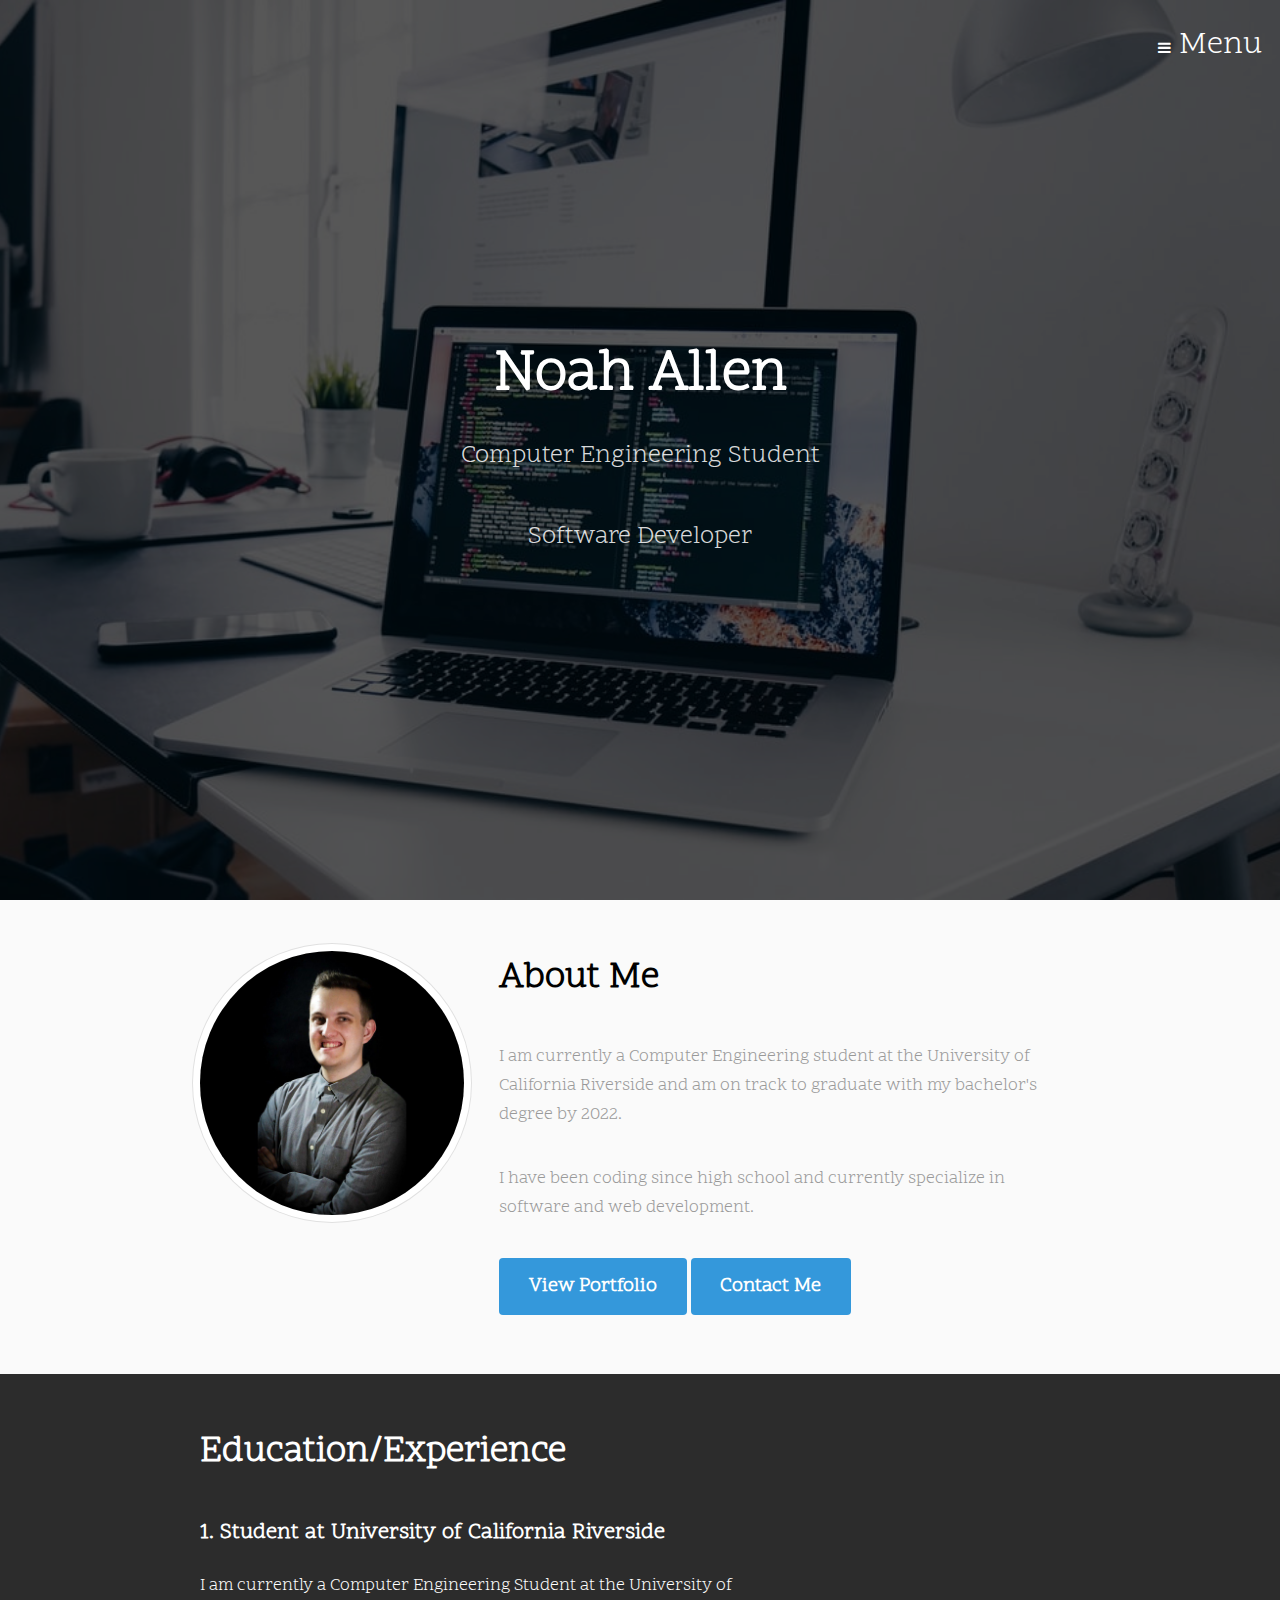
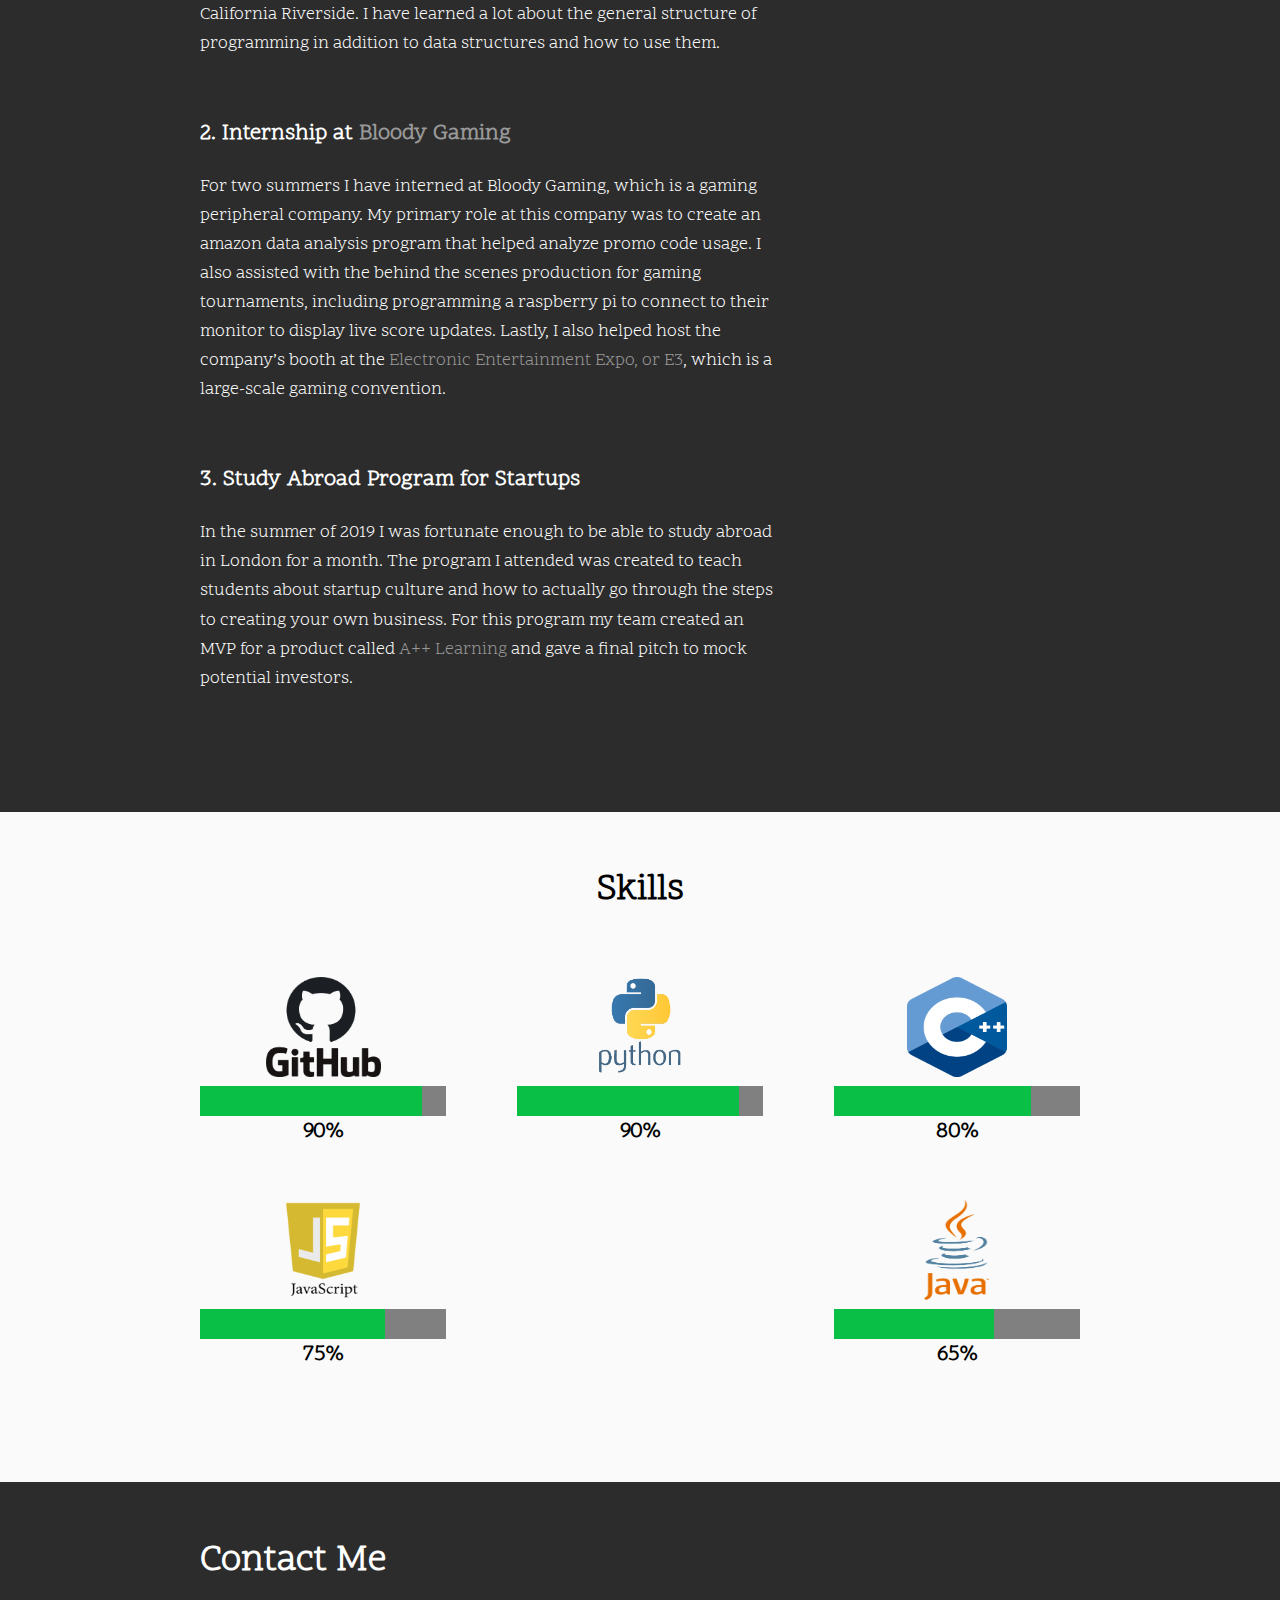
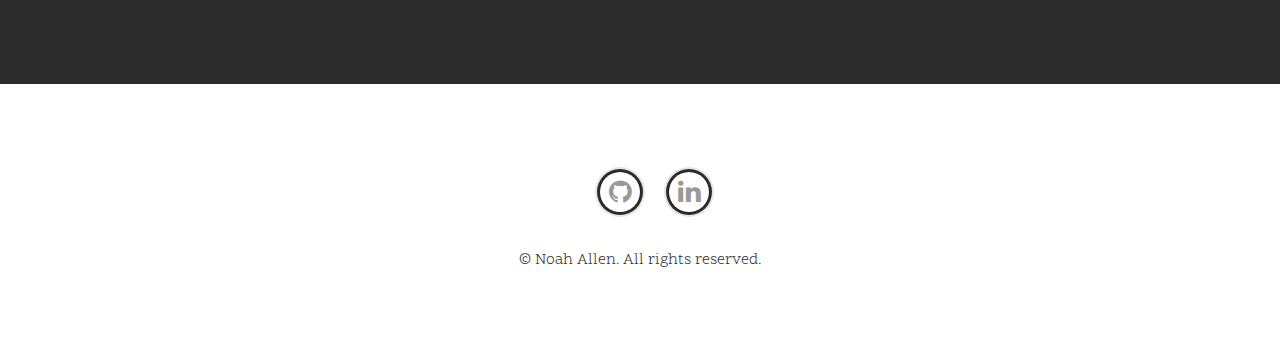
==== public/index.html @ 121027d9 "Added a placeholder for next project to be uploaded" ====
<!DOCTYPE HTML>
<!--
	Urban by TEMPLATED
	templated.co @templatedco
	Released for free under the Creative Commons Attribution 3.0 license (templated.co/license)
-->
<html>
	<head>
		<title>Noah Allen's Website</title>
		<meta charset="utf-8" />
        <meta name="viewport" content="width=device-width, initial-scale=1" />
        <link rel="shortcut icon" href="images/icon.png">
        <link rel="stylesheet" href="assets/css/main.css"/>
        
        <!---------------------- Firebase Scripts ---------------------->
        <!-- The core Firebase JS SDK is always required and must be listed first -->
        <script src="/__/firebase/6.6.0/firebase-app.js"></script>

        <!-- TODO: Add SDKs for Firebase products that you want to use
            https://firebase.google.com/docs/web/setup#reserved-urls -->
        <script defer src="/__/firebase/6.6.0/firebase-database.js"></script>

        <!-- Initialize Firebase -->
        <script src="/__/firebase/init.js"></script>
    </head>
    

    
	<body>

		<!-- Header -->
			<header id="header" class="alt">
				<!-- <div class="logo"><a href="index.html">Urban <span>by TEMPLATED</span></a></div> -->
				<a href="#menu"><font size="6.5px">Menu</font></a>
			</header>

		<!-- Nav -->
			<nav id="menu">
				<ul class="links">
					<li><a href="index.html">Home</a></li>
					<li><a href="portfolio.html">Portfolio</a></li>
				</ul>
			</nav>

		<!-- Banner -->
			<section id="banner">
				<div class="inner">
					<header>
						<h1>Noah Allen</h1>
                        <p>Computer Engineering Student</p>
                        <p>Software Developer</p>
					</header>
                    <!-- <a href="#main" class="button big scrolly">Learn More</a>
                    <a href="portfolio.html" class="button big scrolly">Portfolio</a> -->
				</div>
			</section>

		<!-- Main -->
			<div id="main">

				<!-- About Me Section -->
					<section class="wrapper style1">
						<div class="inner">
							<!-- 2 Columns -->
								<div class="flex flex-2">
									<div class="col col1">
										<div class="image round fit">
										<img src="images/pic01.jpg" alt="" />
										</div>
									</div>
									<div class="col col2">
                                        <h2>About Me</h2>  
										<p>I am currently a Computer Engineering student at the University of California Riverside and am on track to graduate with my bachelor's degree by 2022.</p>
                                        <p>I have been coding since high school and currently specialize in software and web development.</p>
                                        <a href="portfolio.html" class="button big scrolly">View Portfolio</a>
                                        <a href="#contact" class="button big scrolly">Contact Me</a>
									</div>
								</div>
						</div>
					</section>

				<!-- Experience Section -->
					<section class="wrapper style2">
						<div class="inner">
							<div class="flex flex-2">
								<div class="col col2">
                                    <h2>Education/Experience</h2>

                                    <h4>1. Student at University of California Riverside</h4>
                                    <p><font color="white">
                                        I am currently a Computer Engineering Student at the University of California Riverside. I have learned
                                        a lot about the general structure of programming in addition to data structures and how to use them.
                                    </font></p>

                                    <br>

                                    <h4>2. Internship at <a href="https://www.bloody.com/shopNA" target="_blank">Bloody Gaming</a></h4>
                                    <p><font color="white">
                                            For two summers I have interned at Bloody Gaming, which is a gaming peripheral company. My primary 
                                            role at this company was to create an amazon data analysis program that helped analyze promo code 
                                            usage. I also assisted with the behind the scenes production for gaming tournaments, including programming 
                                            a raspberry pi to connect to their monitor to display live score updates. Lastly, I also helped host the 
                                            company’s booth at the <a href="https://www.e3expo.com/" target="_blank">Electronic Entertainment Expo, or E3</a>, 
                                            which is a large-scale gaming convention. 
                                    </font></p>

                                    <br>

                                    <h4>3. Study Abroad Program for Startups</h4>
                                    <p><font color="white">
                                        In the summer of 2019 I was fortunate enough to be able to study abroad in London for a month. The program I
                                        attended was created to teach students about startup culture and how to actually go through the steps to 
                                        creating your own business. For this program my team created an MVP for a product called 
                                        <a href="portfolio.html">A++ Learning</a> and gave a final pitch to mock potential investors.
                                    </font></p>

                                    <br>
								</div>
								<!-- <div class="col col1 first">
									<div class="image round fit">
										<img src="images/pic02.jpg" alt="" />
									</div>
								</div> -->
							</div>
						</div>
					</section>

				<!-- Skills section -->
					<section class="wrapper style1">
						<div class="inner">
							<header class="align-center">
								<h2>Skills</h2>
							</header>
							<div class="flex flex-3">

                                <div class="col align-center">
                                    <div>
                                        <img src="images/github1.png" width="115 px" height="100px"/>
                                    </div>
                                    <div id="myProgressGithub">
                                        <div id="myBarGithub"></div>
                                    </div>			
                                    <h4>90%</h4>					
                                </div>


								<div class="col align-center">
									<div>
										<img src="images/python.png" width="200px" height="100px"/>
                                    </div>
                                    <div id="myProgressPython">
                                        <div id="myBarPython"></div>
                                    </div>
                                    <h4>90%</h4>
                                </div>


								<div class="col align-center">
									<div>
										<img src="images/c++.png" width="100px" height="100px"/>
                                    </div>
                                    <div id="myProgressCpp">
                                        <div id="myBarCpp"></div>
                                    </div>
                                    <h4>80%</h4>
                                </div>
                                

								<div class="col align-center">
									<div>
										<img src="images/javascript.png" width="110px" height="100px"/>
									</div>
                                    <div id="myProgressJavascript">
                                        <div id="myBarJavascript"></div>
                                    </div>       
                                    <h4>75%</h4>                         
                                </div>


                                <div class="col align-center">
									<div>
										<img src="images/java.png" width="65px" height="100px"/>
                                    </div>
                                    <div id="myProgressJava">
                                        <div id="myBarJava"></div>
                                    </div>         
                                    <h4>65%</h4>                     
                                </div>
							</div>
						</div>
					</section>

                <!-- Contact Form Section -->
					<section class="wrapper style2">
						<div class="inner" id="contact">
							<div class="flex flex-2">
								<div class="col col2">
                                    <h2>Contact Me</h2>
                                    <div">
                                        <script>(function(t,e,s,n){var o,a,c;t.SMCX=t.SMCX||[],e.getElementById(n)||(o=e.getElementsByTagName(s),a=o[o.length-1],c=e.createElement(s),c.type="text/javascript",c.async=!0,c.id=n,c.src=["https:"===location.protocol?"https://":"http://","widget.surveymonkey.com/collect/website/js/tRaiETqnLgj758hTBazgd4lm3d5mGgPj6pu_2FPIjSbLqBVQBos6ysSSRpd6yJ7xuU.js"].join(""),a.parentNode.insertBefore(c,a))})(window,document,"script","smcx-sdk");</script>
                                    </div>
                                    <br>
								</div>
							</div>
						</div>
					</section>
			</div>

		<!-- Footer -->
			<footer id="footer">
				<div class="copyright">
					<ul class="icons">
						<li></li>
						<!-- icon fa-github -->
						<li><a href="https://github.com/noahallen" class="icon fa-github" target="_blank"><span class="label">Github</span></a></li>
						<li><a href="https://www.linkedin.com/in/noahallen2424/" class="icon fa-linkedin" target="_blank"><span class="label">LinkedIn</span></a></li>
					</ul>
					<p>&copy; Noah Allen. All rights reserved.</p>
				</div>
			</footer>

		<!-- Scripts -->
			<script src="assets/js/jquery.min.js"></script>
			<script src="assets/js/jquery.scrolly.min.js"></script>
			<script src="assets/js/jquery.scrollex.min.js"></script>
			<script src="assets/js/skel.min.js"></script>
			<script src="assets/js/util.js"></script>
			<script src="assets/js/main.js"></script>

	</body>
</html>
---- public/assets/css/main.css ----
@charset "UTF-8";
@import url(font-awesome.min.css);
@import url("https://fonts.googleapis.com/css?family=Scope+One|Trocchi");

/*
	Urban by TEMPLATED
	templated.co @templatedco
	Released for free under the Creative Commons Attribution 3.0 license (templated.co/license)
*/


    #myProgressPython {
        width: 100%;
        background-color: grey;
    }
    
    #myBarPython {
        width: 90%;
        height: 30px;
        background-color:#0ABF46;
    }

    #myProgressCpp {
        width: 100%;
        background-color: grey;
    }
    
    #myBarCpp {
        width: 80%;
        height: 30px;
        background-color:#0ABF46;
    }

    #myProgressJavascript {
        width: 100%;
        background-color: grey;
    }
    
    #myBarJavascript {
        width: 75%;
        height: 30px;
        background-color:#0ABF46;
    }

    #myProgressJava {
        width: 100%;
        background-color: grey;
    }
    
    #myBarJava {
        width: 65%;
        height: 30px;
        background-color:#0ABF46;
    }

    #myProgressGithub {
        width: 100%;
        background-color: grey;
    }
    
    #myBarGithub {
        width: 90%;
        height: 30px;
        background-color:#0ABF46;
    }


	html, body, div, span, applet, object, iframe, h1, h2, h3, h4, h5, h6, p, blockquote, pre, a, abbr, acronym, address, big, cite, code, del, dfn, em, img, ins, kbd, q, s, samp, small, strike, strong, sub, sup, tt, var, b, u, i, center, dl, dt, dd, ol, ul, li, fieldset, form, label, legend, table, caption, tbody, tfoot, thead, tr, th, td, article, aside, canvas, details, embed, figure, figcaption, footer, header, hgroup, menu, nav, output, ruby, section, summary, time, mark, audio, video {
		margin: 0;
		padding: 0;
		border: 0;
		font-size: 100%;
		font: inherit;
		vertical-align: baseline;
	}

	article, aside, details, figcaption, figure, footer, header, hgroup, menu, nav, section {
		display: block;
	}

	body {
		line-height: 1;
	}

	ol, ul {
		list-style: none;
	}

	blockquote, q {
		quotes: none;
	}

	blockquote:before, blockquote:after, q:before, q:after {
		content: '';
		content: none;
	}

	table {
		border-collapse: collapse;
		border-spacing: 0;
	}

	body {
		-webkit-text-size-adjust: none;
	}

/* Box Model */

	*, *:before, *:after {
		-moz-box-sizing: border-box;
		-webkit-box-sizing: border-box;
		box-sizing: border-box;
	}

/* Containers */

	.container {
		margin-left: auto;
		margin-right: auto;
	}

	.container.\31 25\25 {
		width: 100%;
		max-width: 100em;
		min-width: 80em;
	}

	.container.\37 5\25 {
		width: 60em;
	}

	.container.\35 0\25 {
		width: 40em;
	}

	.container.\32 5\25 {
		width: 20em;
	}

	.container {
		width: 80em;
	}

	@media screen and (max-width: 1680px) {

		.container.\31 25\25 {
			width: 100%;
			max-width: 100em;
			min-width: 80em;
		}

		.container.\37 5\25 {
			width: 60em;
		}

		.container.\35 0\25 {
			width: 40em;
		}

		.container.\32 5\25 {
			width: 20em;
		}

		.container {
			width: 80em;
		}

	}

	@media screen and (max-width: 1280px) {

		.container.\31 25\25 {
			width: 100%;
			max-width: 81.25em;
			min-width: 65em;
		}

		.container.\37 5\25 {
			width: 48.75em;
		}

		.container.\35 0\25 {
			width: 32.5em;
		}

		.container.\32 5\25 {
			width: 16.25em;
		}

		.container {
			width: 65em;
		}

	}

	@media screen and (max-width: 980px) {

		.container.\31 25\25 {
			width: 100%;
			max-width: 112.5%;
			min-width: 90%;
		}

		.container.\37 5\25 {
			width: 67.5%;
		}

		.container.\35 0\25 {
			width: 45%;
		}

		.container.\32 5\25 {
			width: 22.5%;
		}

		.container {
			width: 90%;
		}

	}

	@media screen and (max-width: 736px) {

		.container.\31 25\25 {
			width: 100%;
			max-width: 112.5%;
			min-width: 90%;
		}

		.container.\37 5\25 {
			width: 67.5%;
		}

		.container.\35 0\25 {
			width: 45%;
		}

		.container.\32 5\25 {
			width: 22.5%;
		}

		.container {
			width: 90% !important;
		}

	}

	@media screen and (max-width: 480px) {

		.container.\31 25\25 {
			width: 100%;
			max-width: 112.5%;
			min-width: 90%;
		}

		.container.\37 5\25 {
			width: 67.5%;
		}

		.container.\35 0\25 {
			width: 45%;
		}

		.container.\32 5\25 {
			width: 22.5%;
		}

		.container {
			width: 90% !important;
		}

	}

/* Grid */

	.row {
		border-bottom: solid 1px transparent;
		-moz-box-sizing: border-box;
		-webkit-box-sizing: border-box;
		box-sizing: border-box;
	}

	.row > * {
		float: left;
		-moz-box-sizing: border-box;
		-webkit-box-sizing: border-box;
		box-sizing: border-box;
	}

	.row:after, .row:before {
		content: '';
		display: block;
		clear: both;
		height: 0;
	}

	.row.uniform > * > :first-child {
		margin-top: 0;
	}

	.row.uniform > * > :last-child {
		margin-bottom: 0;
	}

	.row.\30 \25 > * {
		padding: 0 0 0 0em;
	}

	.row.\30 \25 {
		margin: 0 0 -1px 0em;
	}

	.row.uniform.\30 \25 > * {
		padding: 0em 0 0 0em;
	}

	.row.uniform.\30 \25 {
		margin: 0em 0 -1px 0em;
	}

	.row > * {
		padding: 0 0 0 2em;
	}

	.row {
		margin: 0 0 -1px -2em;
	}

	.row.uniform > * {
		padding: 2em 0 0 2em;
	}

	.row.uniform {
		margin: -2em 0 -1px -2em;
	}

	.row.\32 00\25 > * {
		padding: 0 0 0 4em;
	}

	.row.\32 00\25 {
		margin: 0 0 -1px -4em;
	}

	.row.uniform.\32 00\25 > * {
		padding: 4em 0 0 4em;
	}

	.row.uniform.\32 00\25 {
		margin: -4em 0 -1px -4em;
	}

	.row.\31 50\25 > * {
		padding: 0 0 0 3em;
	}

	.row.\31 50\25 {
		margin: 0 0 -1px -3em;
	}

	.row.uniform.\31 50\25 > * {
		padding: 3em 0 0 3em;
	}

	.row.uniform.\31 50\25 {
		margin: -3em 0 -1px -3em;
	}

	.row.\35 0\25 > * {
		padding: 0 0 0 1em;
	}

	.row.\35 0\25 {
		margin: 0 0 -1px -1em;
	}

	.row.uniform.\35 0\25 > * {
		padding: 1em 0 0 1em;
	}

	.row.uniform.\35 0\25 {
		margin: -1em 0 -1px -1em;
	}

	.row.\32 5\25 > * {
		padding: 0 0 0 0.5em;
	}

	.row.\32 5\25 {
		margin: 0 0 -1px -0.5em;
	}

	.row.uniform.\32 5\25 > * {
		padding: 0.5em 0 0 0.5em;
	}

	.row.uniform.\32 5\25 {
		margin: -0.5em 0 -1px -0.5em;
	}

	.\31 2u, .\31 2u\24 {
		width: 100%;
		clear: none;
		margin-left: 0;
	}

	.\31 1u, .\31 1u\24 {
		width: 91.6666666667%;
		clear: none;
		margin-left: 0;
	}

	.\31 0u, .\31 0u\24 {
		width: 83.3333333333%;
		clear: none;
		margin-left: 0;
	}

	.\39 u, .\39 u\24 {
		width: 75%;
		clear: none;
		margin-left: 0;
	}

	.\38 u, .\38 u\24 {
		width: 66.6666666667%;
		clear: none;
		margin-left: 0;
	}

	.\37 u, .\37 u\24 {
		width: 58.3333333333%;
		clear: none;
		margin-left: 0;
	}

	.\36 u, .\36 u\24 {
		width: 50%;
		clear: none;
		margin-left: 0;
	}

	.\35 u, .\35 u\24 {
		width: 41.6666666667%;
		clear: none;
		margin-left: 0;
	}

	.\34 u, .\34 u\24 {
		width: 33.3333333333%;
		clear: none;
		margin-left: 0;
	}

	.\33 u, .\33 u\24 {
		width: 25%;
		clear: none;
		margin-left: 0;
	}

	.\32 u, .\32 u\24 {
		width: 16.6666666667%;
		clear: none;
		margin-left: 0;
	}

	.\31 u, .\31 u\24 {
		width: 8.3333333333%;
		clear: none;
		margin-left: 0;
	}

	.\31 2u\24 + *,
	.\31 1u\24 + *,
	.\31 0u\24 + *,
	.\39 u\24 + *,
	.\38 u\24 + *,
	.\37 u\24 + *,
	.\36 u\24 + *,
	.\35 u\24 + *,
	.\34 u\24 + *,
	.\33 u\24 + *,
	.\32 u\24 + *,
	.\31 u\24 + * {
		clear: left;
	}

	.\-11u {
		margin-left: 91.66667%;
	}

	.\-10u {
		margin-left: 83.33333%;
	}

	.\-9u {
		margin-left: 75%;
	}

	.\-8u {
		margin-left: 66.66667%;
	}

	.\-7u {
		margin-left: 58.33333%;
	}

	.\-6u {
		margin-left: 50%;
	}

	.\-5u {
		margin-left: 41.66667%;
	}

	.\-4u {
		margin-left: 33.33333%;
	}

	.\-3u {
		margin-left: 25%;
	}

	.\-2u {
		margin-left: 16.66667%;
	}

	.\-1u {
		margin-left: 8.33333%;
	}

	@media screen and (max-width: 1680px) {

		.row > * {
			padding: 0 0 0 2em;
		}

		.row {
			margin: 0 0 -1px -2em;
		}

		.row.uniform > * {
			padding: 2em 0 0 2em;
		}

		.row.uniform {
			margin: -2em 0 -1px -2em;
		}

		.row.\32 00\25 > * {
			padding: 0 0 0 4em;
		}

		.row.\32 00\25 {
			margin: 0 0 -1px -4em;
		}

		.row.uniform.\32 00\25 > * {
			padding: 4em 0 0 4em;
		}

		.row.uniform.\32 00\25 {
			margin: -4em 0 -1px -4em;
		}

		.row.\31 50\25 > * {
			padding: 0 0 0 3em;
		}

		.row.\31 50\25 {
			margin: 0 0 -1px -3em;
		}

		.row.uniform.\31 50\25 > * {
			padding: 3em 0 0 3em;
		}

		.row.uniform.\31 50\25 {
			margin: -3em 0 -1px -3em;
		}

		.row.\35 0\25 > * {
			padding: 0 0 0 1em;
		}

		.row.\35 0\25 {
			margin: 0 0 -1px -1em;
		}

		.row.uniform.\35 0\25 > * {
			padding: 1em 0 0 1em;
		}

		.row.uniform.\35 0\25 {
			margin: -1em 0 -1px -1em;
		}

		.row.\32 5\25 > * {
			padding: 0 0 0 0.5em;
		}

		.row.\32 5\25 {
			margin: 0 0 -1px -0.5em;
		}

		.row.uniform.\32 5\25 > * {
			padding: 0.5em 0 0 0.5em;
		}

		.row.uniform.\32 5\25 {
			margin: -0.5em 0 -1px -0.5em;
		}

		.\31 2u\28xlarge\29, .\31 2u\24\28xlarge\29 {
			width: 100%;
			clear: none;
			margin-left: 0;
		}

		.\31 1u\28xlarge\29, .\31 1u\24\28xlarge\29 {
			width: 91.6666666667%;
			clear: none;
			margin-left: 0;
		}

		.\31 0u\28xlarge\29, .\31 0u\24\28xlarge\29 {
			width: 83.3333333333%;
			clear: none;
			margin-left: 0;
		}

		.\39 u\28xlarge\29, .\39 u\24\28xlarge\29 {
			width: 75%;
			clear: none;
			margin-left: 0;
		}

		.\38 u\28xlarge\29, .\38 u\24\28xlarge\29 {
			width: 66.6666666667%;
			clear: none;
			margin-left: 0;
		}

		.\37 u\28xlarge\29, .\37 u\24\28xlarge\29 {
			width: 58.3333333333%;
			clear: none;
			margin-left: 0;
		}

		.\36 u\28xlarge\29, .\36 u\24\28xlarge\29 {
			width: 50%;
			clear: none;
			margin-left: 0;
		}

		.\35 u\28xlarge\29, .\35 u\24\28xlarge\29 {
			width: 41.6666666667%;
			clear: none;
			margin-left: 0;
		}

		.\34 u\28xlarge\29, .\34 u\24\28xlarge\29 {
			width: 33.3333333333%;
			clear: none;
			margin-left: 0;
		}

		.\33 u\28xlarge\29, .\33 u\24\28xlarge\29 {
			width: 25%;
			clear: none;
			margin-left: 0;
		}

		.\32 u\28xlarge\29, .\32 u\24\28xlarge\29 {
			width: 16.6666666667%;
			clear: none;
			margin-left: 0;
		}

		.\31 u\28xlarge\29, .\31 u\24\28xlarge\29 {
			width: 8.3333333333%;
			clear: none;
			margin-left: 0;
		}

		.\31 2u\24\28xlarge\29 + *,
		.\31 1u\24\28xlarge\29 + *,
		.\31 0u\24\28xlarge\29 + *,
		.\39 u\24\28xlarge\29 + *,
		.\38 u\24\28xlarge\29 + *,
		.\37 u\24\28xlarge\29 + *,
		.\36 u\24\28xlarge\29 + *,
		.\35 u\24\28xlarge\29 + *,
		.\34 u\24\28xlarge\29 + *,
		.\33 u\24\28xlarge\29 + *,
		.\32 u\24\28xlarge\29 + *,
		.\31 u\24\28xlarge\29 + * {
			clear: left;
		}

		.\-11u\28xlarge\29 {
			margin-left: 91.66667%;
		}

		.\-10u\28xlarge\29 {
			margin-left: 83.33333%;
		}

		.\-9u\28xlarge\29 {
			margin-left: 75%;
		}

		.\-8u\28xlarge\29 {
			margin-left: 66.66667%;
		}

		.\-7u\28xlarge\29 {
			margin-left: 58.33333%;
		}

		.\-6u\28xlarge\29 {
			margin-left: 50%;
		}

		.\-5u\28xlarge\29 {
			margin-left: 41.66667%;
		}

		.\-4u\28xlarge\29 {
			margin-left: 33.33333%;
		}

		.\-3u\28xlarge\29 {
			margin-left: 25%;
		}

		.\-2u\28xlarge\29 {
			margin-left: 16.66667%;
		}

		.\-1u\28xlarge\29 {
			margin-left: 8.33333%;
		}

	}

	@media screen and (max-width: 1280px) {

		.row > * {
			padding: 0 0 0 1.5em;
		}

		.row {
			margin: 0 0 -1px -1.5em;
		}

		.row.uniform > * {
			padding: 1.5em 0 0 1.5em;
		}

		.row.uniform {
			margin: -1.5em 0 -1px -1.5em;
		}

		.row.\32 00\25 > * {
			padding: 0 0 0 3em;
		}

		.row.\32 00\25 {
			margin: 0 0 -1px -3em;
		}

		.row.uniform.\32 00\25 > * {
			padding: 3em 0 0 3em;
		}

		.row.uniform.\32 00\25 {
			margin: -3em 0 -1px -3em;
		}

		.row.\31 50\25 > * {
			padding: 0 0 0 2.25em;
		}

		.row.\31 50\25 {
			margin: 0 0 -1px -2.25em;
		}

		.row.uniform.\31 50\25 > * {
			padding: 2.25em 0 0 2.25em;
		}

		.row.uniform.\31 50\25 {
			margin: -2.25em 0 -1px -2.25em;
		}

		.row.\35 0\25 > * {
			padding: 0 0 0 0.75em;
		}

		.row.\35 0\25 {
			margin: 0 0 -1px -0.75em;
		}

		.row.uniform.\35 0\25 > * {
			padding: 0.75em 0 0 0.75em;
		}

		.row.uniform.\35 0\25 {
			margin: -0.75em 0 -1px -0.75em;
		}

		.row.\32 5\25 > * {
			padding: 0 0 0 0.375em;
		}

		.row.\32 5\25 {
			margin: 0 0 -1px -0.375em;
		}

		.row.uniform.\32 5\25 > * {
			padding: 0.375em 0 0 0.375em;
		}

		.row.uniform.\32 5\25 {
			margin: -0.375em 0 -1px -0.375em;
		}

		.\31 2u\28large\29, .\31 2u\24\28large\29 {
			width: 100%;
			clear: none;
			margin-left: 0;
		}

		.\31 1u\28large\29, .\31 1u\24\28large\29 {
			width: 91.6666666667%;
			clear: none;
			margin-left: 0;
		}

		.\31 0u\28large\29, .\31 0u\24\28large\29 {
			width: 83.3333333333%;
			clear: none;
			margin-left: 0;
		}

		.\39 u\28large\29, .\39 u\24\28large\29 {
			width: 75%;
			clear: none;
			margin-left: 0;
		}

		.\38 u\28large\29, .\38 u\24\28large\29 {
			width: 66.6666666667%;
			clear: none;
			margin-left: 0;
		}

		.\37 u\28large\29, .\37 u\24\28large\29 {
			width: 58.3333333333%;
			clear: none;
			margin-left: 0;
		}

		.\36 u\28large\29, .\36 u\24\28large\29 {
			width: 50%;
			clear: none;
			margin-left: 0;
		}

		.\35 u\28large\29, .\35 u\24\28large\29 {
			width: 41.6666666667%;
			clear: none;
			margin-left: 0;
		}

		.\34 u\28large\29, .\34 u\24\28large\29 {
			width: 33.3333333333%;
			clear: none;
			margin-left: 0;
		}

		.\33 u\28large\29, .\33 u\24\28large\29 {
			width: 25%;
			clear: none;
			margin-left: 0;
		}

		.\32 u\28large\29, .\32 u\24\28large\29 {
			width: 16.6666666667%;
			clear: none;
			margin-left: 0;
		}

		.\31 u\28large\29, .\31 u\24\28large\29 {
			width: 8.3333333333%;
			clear: none;
			margin-left: 0;
		}

		.\31 2u\24\28large\29 + *,
		.\31 1u\24\28large\29 + *,
		.\31 0u\24\28large\29 + *,
		.\39 u\24\28large\29 + *,
		.\38 u\24\28large\29 + *,
		.\37 u\24\28large\29 + *,
		.\36 u\24\28large\29 + *,
		.\35 u\24\28large\29 + *,
		.\34 u\24\28large\29 + *,
		.\33 u\24\28large\29 + *,
		.\32 u\24\28large\29 + *,
		.\31 u\24\28large\29 + * {
			clear: left;
		}

		.\-11u\28large\29 {
			margin-left: 91.66667%;
		}

		.\-10u\28large\29 {
			margin-left: 83.33333%;
		}

		.\-9u\28large\29 {
			margin-left: 75%;
		}

		.\-8u\28large\29 {
			margin-left: 66.66667%;
		}

		.\-7u\28large\29 {
			margin-left: 58.33333%;
		}

		.\-6u\28large\29 {
			margin-left: 50%;
		}

		.\-5u\28large\29 {
			margin-left: 41.66667%;
		}

		.\-4u\28large\29 {
			margin-left: 33.33333%;
		}

		.\-3u\28large\29 {
			margin-left: 25%;
		}

		.\-2u\28large\29 {
			margin-left: 16.66667%;
		}

		.\-1u\28large\29 {
			margin-left: 8.33333%;
		}

	}

	@media screen and (max-width: 980px) {

		.row > * {
			padding: 0 0 0 1.5em;
		}

		.row {
			margin: 0 0 -1px -1.5em;
		}

		.row.uniform > * {
			padding: 1.5em 0 0 1.5em;
		}

		.row.uniform {
			margin: -1.5em 0 -1px -1.5em;
		}

		.row.\32 00\25 > * {
			padding: 0 0 0 3em;
		}

		.row.\32 00\25 {
			margin: 0 0 -1px -3em;
		}

		.row.uniform.\32 00\25 > * {
			padding: 3em 0 0 3em;
		}

		.row.uniform.\32 00\25 {
			margin: -3em 0 -1px -3em;
		}

		.row.\31 50\25 > * {
			padding: 0 0 0 2.25em;
		}

		.row.\31 50\25 {
			margin: 0 0 -1px -2.25em;
		}

		.row.uniform.\31 50\25 > * {
			padding: 2.25em 0 0 2.25em;
		}

		.row.uniform.\31 50\25 {
			margin: -2.25em 0 -1px -2.25em;
		}

		.row.\35 0\25 > * {
			padding: 0 0 0 0.75em;
		}

		.row.\35 0\25 {
			margin: 0 0 -1px -0.75em;
		}

		.row.uniform.\35 0\25 > * {
			padding: 0.75em 0 0 0.75em;
		}

		.row.uniform.\35 0\25 {
			margin: -0.75em 0 -1px -0.75em;
		}

		.row.\32 5\25 > * {
			padding: 0 0 0 0.375em;
		}

		.row.\32 5\25 {
			margin: 0 0 -1px -0.375em;
		}

		.row.uniform.\32 5\25 > * {
			padding: 0.375em 0 0 0.375em;
		}

		.row.uniform.\32 5\25 {
			margin: -0.375em 0 -1px -0.375em;
		}

		.\31 2u\28medium\29, .\31 2u\24\28medium\29 {
			width: 100%;
			clear: none;
			margin-left: 0;
		}

		.\31 1u\28medium\29, .\31 1u\24\28medium\29 {
			width: 91.6666666667%;
			clear: none;
			margin-left: 0;
		}

		.\31 0u\28medium\29, .\31 0u\24\28medium\29 {
			width: 83.3333333333%;
			clear: none;
			margin-left: 0;
		}

		.\39 u\28medium\29, .\39 u\24\28medium\29 {
			width: 75%;
			clear: none;
			margin-left: 0;
		}

		.\38 u\28medium\29, .\38 u\24\28medium\29 {
			width: 66.6666666667%;
			clear: none;
			margin-left: 0;
		}

		.\37 u\28medium\29, .\37 u\24\28medium\29 {
			width: 58.3333333333%;
			clear: none;
			margin-left: 0;
		}

		.\36 u\28medium\29, .\36 u\24\28medium\29 {
			width: 50%;
			clear: none;
			margin-left: 0;
		}

		.\35 u\28medium\29, .\35 u\24\28medium\29 {
			width: 41.6666666667%;
			clear: none;
			margin-left: 0;
		}

		.\34 u\28medium\29, .\34 u\24\28medium\29 {
			width: 33.3333333333%;
			clear: none;
			margin-left: 0;
		}

		.\33 u\28medium\29, .\33 u\24\28medium\29 {
			width: 25%;
			clear: none;
			margin-left: 0;
		}

		.\32 u\28medium\29, .\32 u\24\28medium\29 {
			width: 16.6666666667%;
			clear: none;
			margin-left: 0;
		}

		.\31 u\28medium\29, .\31 u\24\28medium\29 {
			width: 8.3333333333%;
			clear: none;
			margin-left: 0;
		}

		.\31 2u\24\28medium\29 + *,
		.\31 1u\24\28medium\29 + *,
		.\31 0u\24\28medium\29 + *,
		.\39 u\24\28medium\29 + *,
		.\38 u\24\28medium\29 + *,
		.\37 u\24\28medium\29 + *,
		.\36 u\24\28medium\29 + *,
		.\35 u\24\28medium\29 + *,
		.\34 u\24\28medium\29 + *,
		.\33 u\24\28medium\29 + *,
		.\32 u\24\28medium\29 + *,
		.\31 u\24\28medium\29 + * {
			clear: left;
		}

		.\-11u\28medium\29 {
			margin-left: 91.66667%;
		}

		.\-10u\28medium\29 {
			margin-left: 83.33333%;
		}

		.\-9u\28medium\29 {
			margin-left: 75%;
		}

		.\-8u\28medium\29 {
			margin-left: 66.66667%;
		}

		.\-7u\28medium\29 {
			margin-left: 58.33333%;
		}

		.\-6u\28medium\29 {
			margin-left: 50%;
		}

		.\-5u\28medium\29 {
			margin-left: 41.66667%;
		}

		.\-4u\28medium\29 {
			margin-left: 33.33333%;
		}

		.\-3u\28medium\29 {
			margin-left: 25%;
		}

		.\-2u\28medium\29 {
			margin-left: 16.66667%;
		}

		.\-1u\28medium\29 {
			margin-left: 8.33333%;
		}

	}

	@media screen and (max-width: 736px) {

		.row > * {
			padding: 0 0 0 1.25em;
		}

		.row {
			margin: 0 0 -1px -1.25em;
		}

		.row.uniform > * {
			padding: 1.25em 0 0 1.25em;
		}

		.row.uniform {
			margin: -1.25em 0 -1px -1.25em;
		}

		.row.\32 00\25 > * {
			padding: 0 0 0 2.5em;
		}

		.row.\32 00\25 {
			margin: 0 0 -1px -2.5em;
		}

		.row.uniform.\32 00\25 > * {
			padding: 2.5em 0 0 2.5em;
		}

		.row.uniform.\32 00\25 {
			margin: -2.5em 0 -1px -2.5em;
		}

		.row.\31 50\25 > * {
			padding: 0 0 0 1.875em;
		}

		.row.\31 50\25 {
			margin: 0 0 -1px -1.875em;
		}

		.row.uniform.\31 50\25 > * {
			padding: 1.875em 0 0 1.875em;
		}

		.row.uniform.\31 50\25 {
			margin: -1.875em 0 -1px -1.875em;
		}

		.row.\35 0\25 > * {
			padding: 0 0 0 0.625em;
		}

		.row.\35 0\25 {
			margin: 0 0 -1px -0.625em;
		}

		.row.uniform.\35 0\25 > * {
			padding: 0.625em 0 0 0.625em;
		}

		.row.uniform.\35 0\25 {
			margin: -0.625em 0 -1px -0.625em;
		}

		.row.\32 5\25 > * {
			padding: 0 0 0 0.3125em;
		}

		.row.\32 5\25 {
			margin: 0 0 -1px -0.3125em;
		}

		.row.uniform.\32 5\25 > * {
			padding: 0.3125em 0 0 0.3125em;
		}

		.row.uniform.\32 5\25 {
			margin: -0.3125em 0 -1px -0.3125em;
		}

		.\31 2u\28small\29, .\31 2u\24\28small\29 {
			width: 100%;
			clear: none;
			margin-left: 0;
		}

		.\31 1u\28small\29, .\31 1u\24\28small\29 {
			width: 91.6666666667%;
			clear: none;
			margin-left: 0;
		}

		.\31 0u\28small\29, .\31 0u\24\28small\29 {
			width: 83.3333333333%;
			clear: none;
			margin-left: 0;
		}

		.\39 u\28small\29, .\39 u\24\28small\29 {
			width: 75%;
			clear: none;
			margin-left: 0;
		}

		.\38 u\28small\29, .\38 u\24\28small\29 {
			width: 66.6666666667%;
			clear: none;
			margin-left: 0;
		}

		.\37 u\28small\29, .\37 u\24\28small\29 {
			width: 58.3333333333%;
			clear: none;
			margin-left: 0;
		}

		.\36 u\28small\29, .\36 u\24\28small\29 {
			width: 50%;
			clear: none;
			margin-left: 0;
		}

		.\35 u\28small\29, .\35 u\24\28small\29 {
			width: 41.6666666667%;
			clear: none;
			margin-left: 0;
		}

		.\34 u\28small\29, .\34 u\24\28small\29 {
			width: 33.3333333333%;
			clear: none;
			margin-left: 0;
		}

		.\33 u\28small\29, .\33 u\24\28small\29 {
			width: 25%;
			clear: none;
			margin-left: 0;
		}

		.\32 u\28small\29, .\32 u\24\28small\29 {
			width: 16.6666666667%;
			clear: none;
			margin-left: 0;
		}

		.\31 u\28small\29, .\31 u\24\28small\29 {
			width: 8.3333333333%;
			clear: none;
			margin-left: 0;
		}

		.\31 2u\24\28small\29 + *,
		.\31 1u\24\28small\29 + *,
		.\31 0u\24\28small\29 + *,
		.\39 u\24\28small\29 + *,
		.\38 u\24\28small\29 + *,
		.\37 u\24\28small\29 + *,
		.\36 u\24\28small\29 + *,
		.\35 u\24\28small\29 + *,
		.\34 u\24\28small\29 + *,
		.\33 u\24\28small\29 + *,
		.\32 u\24\28small\29 + *,
		.\31 u\24\28small\29 + * {
			clear: left;
		}

		.\-11u\28small\29 {
			margin-left: 91.66667%;
		}

		.\-10u\28small\29 {
			margin-left: 83.33333%;
		}

		.\-9u\28small\29 {
			margin-left: 75%;
		}

		.\-8u\28small\29 {
			margin-left: 66.66667%;
		}

		.\-7u\28small\29 {
			margin-left: 58.33333%;
		}

		.\-6u\28small\29 {
			margin-left: 50%;
		}

		.\-5u\28small\29 {
			margin-left: 41.66667%;
		}

		.\-4u\28small\29 {
			margin-left: 33.33333%;
		}

		.\-3u\28small\29 {
			margin-left: 25%;
		}

		.\-2u\28small\29 {
			margin-left: 16.66667%;
		}

		.\-1u\28small\29 {
			margin-left: 8.33333%;
		}

	}

	@media screen and (max-width: 480px) {

		.row > * {
			padding: 0 0 0 1.25em;
		}

		.row {
			margin: 0 0 -1px -1.25em;
		}

		.row.uniform > * {
			padding: 1.25em 0 0 1.25em;
		}

		.row.uniform {
			margin: -1.25em 0 -1px -1.25em;
		}

		.row.\32 00\25 > * {
			padding: 0 0 0 2.5em;
		}

		.row.\32 00\25 {
			margin: 0 0 -1px -2.5em;
		}

		.row.uniform.\32 00\25 > * {
			padding: 2.5em 0 0 2.5em;
		}

		.row.uniform.\32 00\25 {
			margin: -2.5em 0 -1px -2.5em;
		}

		.row.\31 50\25 > * {
			padding: 0 0 0 1.875em;
		}

		.row.\31 50\25 {
			margin: 0 0 -1px -1.875em;
		}

		.row.uniform.\31 50\25 > * {
			padding: 1.875em 0 0 1.875em;
		}

		.row.uniform.\31 50\25 {
			margin: -1.875em 0 -1px -1.875em;
		}

		.row.\35 0\25 > * {
			padding: 0 0 0 0.625em;
		}

		.row.\35 0\25 {
			margin: 0 0 -1px -0.625em;
		}

		.row.uniform.\35 0\25 > * {
			padding: 0.625em 0 0 0.625em;
		}

		.row.uniform.\35 0\25 {
			margin: -0.625em 0 -1px -0.625em;
		}

		.row.\32 5\25 > * {
			padding: 0 0 0 0.3125em;
		}

		.row.\32 5\25 {
			margin: 0 0 -1px -0.3125em;
		}

		.row.uniform.\32 5\25 > * {
			padding: 0.3125em 0 0 0.3125em;
		}

		.row.uniform.\32 5\25 {
			margin: -0.3125em 0 -1px -0.3125em;
		}

		.\31 2u\28xsmall\29, .\31 2u\24\28xsmall\29 {
			width: 100%;
			clear: none;
			margin-left: 0;
		}

		.\31 1u\28xsmall\29, .\31 1u\24\28xsmall\29 {
			width: 91.6666666667%;
			clear: none;
			margin-left: 0;
		}

		.\31 0u\28xsmall\29, .\31 0u\24\28xsmall\29 {
			width: 83.3333333333%;
			clear: none;
			margin-left: 0;
		}

		.\39 u\28xsmall\29, .\39 u\24\28xsmall\29 {
			width: 75%;
			clear: none;
			margin-left: 0;
		}

		.\38 u\28xsmall\29, .\38 u\24\28xsmall\29 {
			width: 66.6666666667%;
			clear: none;
			margin-left: 0;
		}

		.\37 u\28xsmall\29, .\37 u\24\28xsmall\29 {
			width: 58.3333333333%;
			clear: none;
			margin-left: 0;
		}

		.\36 u\28xsmall\29, .\36 u\24\28xsmall\29 {
			width: 50%;
			clear: none;
			margin-left: 0;
		}

		.\35 u\28xsmall\29, .\35 u\24\28xsmall\29 {
			width: 41.6666666667%;
			clear: none;
			margin-left: 0;
		}

		.\34 u\28xsmall\29, .\34 u\24\28xsmall\29 {
			width: 33.3333333333%;
			clear: none;
			margin-left: 0;
		}

		.\33 u\28xsmall\29, .\33 u\24\28xsmall\29 {
			width: 25%;
			clear: none;
			margin-left: 0;
		}

		.\32 u\28xsmall\29, .\32 u\24\28xsmall\29 {
			width: 16.6666666667%;
			clear: none;
			margin-left: 0;
		}

		.\31 u\28xsmall\29, .\31 u\24\28xsmall\29 {
			width: 8.3333333333%;
			clear: none;
			margin-left: 0;
		}

		.\31 2u\24\28xsmall\29 + *,
		.\31 1u\24\28xsmall\29 + *,
		.\31 0u\24\28xsmall\29 + *,
		.\39 u\24\28xsmall\29 + *,
		.\38 u\24\28xsmall\29 + *,
		.\37 u\24\28xsmall\29 + *,
		.\36 u\24\28xsmall\29 + *,
		.\35 u\24\28xsmall\29 + *,
		.\34 u\24\28xsmall\29 + *,
		.\33 u\24\28xsmall\29 + *,
		.\32 u\24\28xsmall\29 + *,
		.\31 u\24\28xsmall\29 + * {
			clear: left;
		}

		.\-11u\28xsmall\29 {
			margin-left: 91.66667%;
		}

		.\-10u\28xsmall\29 {
			margin-left: 83.33333%;
		}

		.\-9u\28xsmall\29 {
			margin-left: 75%;
		}

		.\-8u\28xsmall\29 {
			margin-left: 66.66667%;
		}

		.\-7u\28xsmall\29 {
			margin-left: 58.33333%;
		}

		.\-6u\28xsmall\29 {
			margin-left: 50%;
		}

		.\-5u\28xsmall\29 {
			margin-left: 41.66667%;
		}

		.\-4u\28xsmall\29 {
			margin-left: 33.33333%;
		}

		.\-3u\28xsmall\29 {
			margin-left: 25%;
		}

		.\-2u\28xsmall\29 {
			margin-left: 16.66667%;
		}

		.\-1u\28xsmall\29 {
			margin-left: 8.33333%;
		}

	}

/* Basic */

	@-ms-viewport {
		width: device-width;
	}

	body {
		-ms-overflow-style: scrollbar;
	}

	@media screen and (max-width: 480px) {

		html, body {
			min-width: 320px;
		}

	}

	body {
		background: #fff;
	}

		body.is-loading *, body.is-loading *:before, body.is-loading *:after {
			-moz-animation: none !important;
			-webkit-animation: none !important;
			-ms-animation: none !important;
			animation: none !important;
			-moz-transition: none !important;
			-webkit-transition: none !important;
			-ms-transition: none !important;
			transition: none !important;
		}

/* Type */

	body {
		background-color: #fff;
		color: #999999;
	}

	body, input, select, textarea {
		font-family: "Scope One", serif;
		font-size: 13pt;
		font-weight: 300;
		line-height: 1.65;
	}

		@media screen and (max-width: 1680px) {

			body, input, select, textarea {
				font-size: 11pt;
			}

		}

		@media screen and (max-width: 1280px) {

			body, input, select, textarea {
				font-size: 11pt;
			}

		}

		@media screen and (max-width: 980px) {

			body, input, select, textarea {
				font-size: 12pt;
			}

		}

		@media screen and (max-width: 736px) {

			body, input, select, textarea {
				font-size: 12pt;
			}

		}

		@media screen and (max-width: 480px) {

			body, input, select, textarea {
				font-size: 12pt;
			}

		}

	a {
		-moz-transition: color 0.2s ease-in-out;
		-webkit-transition: color 0.2s ease-in-out;
		-ms-transition: color 0.2s ease-in-out;
		transition: color 0.2s ease-in-out;
		text-decoration: none;
	}

	strong, b {
		font-weight: 700;
	}

	em, i {
		font-style: italic;
	}

	p {
        margin: 0 0 2em 0;
        font-size: 1.2em;
    }
    


	h1, h2, h3, h4, h5, h6 {
		font-weight: 700;
		line-height: 1.5;
		margin: 0 0 1em 0;
	}

		h1 a, h2 a, h3 a, h4 a, h5 a, h6 a {
			color: inherit;
			text-decoration: none;
		}

	h1 {
		font-size: 3em;
		margin-bottom: .25em;
	}

		@media screen and (max-width: 736px) {

			h1 {
				font-size: 2.5em;
			}

		}

	h2 {
		font-size: 2.5em;
	}

		@media screen and (max-width: 736px) {

			h2 {
				font-size: 2em;
			}

		}

		@media screen and (max-width: 480px) {

			h2 {
				font-size: 1.5em;
			}

		}

	h3 {
		font-size: 1.75em;
	}

		@media screen and (max-width: 736px) {

			h3 {
				font-size: 1.5em;
			}

		}

		@media screen and (max-width: 480px) {

			h3 {
				font-size: 1.25em;
			}

		}

	h4 {
        font-size: 1.5em;
	}

	h5 {
		font-size: 0.9em;
	}

	h6 {
		font-size: 0.7em;
	}

	sub {
		font-size: 0.8em;
		position: relative;
		top: 0.5em;
	}

	sup {
		font-size: 0.8em;
		position: relative;
		top: -0.5em;
	}

	blockquote {
		border-left: solid 4px;
		font-style: italic;
		margin: 0 0 2em 0;
		padding: 0.5em 0 0.5em 2em;
	}

	code {
		border-radius: 4px;
		border: solid 1px;
		font-family: "Courier New", monospace;
		font-size: 0.9em;
		margin: 0 0.25em;
		padding: 0.25em 0.65em;
	}

	pre {
		-webkit-overflow-scrolling: touch;
		font-family: "Courier New", monospace;
		font-size: 0.9em;
		margin: 0 0 2em 0;
	}

		pre code {
			display: block;
			line-height: 1.75;
			padding: 1em 1.5em;
			overflow-x: auto;
		}

	header p {
		font-size: 1.25em;
	}

	hr {
		border: 0;
		border-bottom: solid 1px;
		margin: 2em 0;
	}

		hr.major {
			margin: 3em 0;
		}

	.align-left {
		text-align: left;
	}

	.align-center {
        text-align: center;
        margin-bottom: 2em;
	}

	.align-right {
		text-align: right;
	}

	input, select, textarea {
		color: #000;
	}

	a {
		color: #999999;
	}

		a:hover {
			color: rgba(153, 153, 153, 0.5);
		}

	strong, b {
		color: #000;
	}

	h1, h2, h3, h4, h5, h6 {
		color: #000;
    }


	blockquote {
		border-left-color: rgba(0, 0, 0, 0.1);
	}

	code {
		background: rgba(0, 0, 0, 0.075);
		border-color: rgba(0, 0, 0, 0.1);
	}

	hr {
		border-bottom-color: rgba(0, 0, 0, 0.1);
	}

/* Box */

	.box {
		border-radius: 4px;
		border: solid 1px;
		margin-bottom: 2em;
		padding: 1.5em;
	}

		.box > :last-child,
		.box > :last-child > :last-child,
		.box > :last-child > :last-child > :last-child {
			margin-bottom: 0;
		}

		.box.alt {
			border: 0;
			border-radius: 0;
			padding: 0;
		}

	.box {
		border-color: rgba(0, 0, 0, 0.1);
	}

/* Button */

	input[type="submit"],
	input[type="reset"],
	input[type="button"],
	button,
	.button {
		-moz-appearance: none;
		-webkit-appearance: none;
		-ms-appearance: none;
		appearance: none;
		-moz-transition: background-color 0.2s ease-in-out, color 0.2s ease-in-out;
		-webkit-transition: background-color 0.2s ease-in-out, color 0.2s ease-in-out;
		-ms-transition: background-color 0.2s ease-in-out, color 0.2s ease-in-out;
		transition: background-color 0.2s ease-in-out, color 0.2s ease-in-out;
		border-radius: 4px;
		border: 0;
		cursor: pointer;
		display: inline-block;
		font-weight: 700;
		height: 2.85em;
		line-height: 2.95em;
		padding: 0 1.5em;
		text-align: center;
		text-decoration: none;
		white-space: nowrap;
	}

		input[type="submit"].icon,
		input[type="reset"].icon,
		input[type="button"].icon,
		button.icon,
		.button.icon {
			padding-left: 1.35em;
		}

			input[type="submit"].icon:before,
			input[type="reset"].icon:before,
			input[type="button"].icon:before,
			button.icon:before,
			.button.icon:before {
				margin-right: 0.5em;
			}

		input[type="submit"].fit,
		input[type="reset"].fit,
		input[type="button"].fit,
		button.fit,
		.button.fit {
			display: block;
			margin: 0 0 1em 0;
			width: 100%;
		}

		input[type="submit"].small,
		input[type="reset"].small,
		input[type="button"].small,
		button.small,
		.button.small {
			font-size: 0.8em;
		}

		input[type="submit"].big,
		input[type="reset"].big,
		input[type="button"].big,
		button.big,
		.button.big {
			font-size: 1.35em;
		}

		input[type="submit"].disabled, input[type="submit"]:disabled,
		input[type="reset"].disabled,
		input[type="reset"]:disabled,
		input[type="button"].disabled,
		input[type="button"]:disabled,
		button.disabled,
		button:disabled,
		.button.disabled,
		.button:disabled {
			-moz-pointer-events: none;
			-webkit-pointer-events: none;
			-ms-pointer-events: none;
			pointer-events: none;
			opacity: 0.25;
		}

		@media screen and (max-width: 480px) {

			input[type="submit"],
			input[type="reset"],
			input[type="button"],
			button,
			.button {
				padding: 0;
				width: 100%;
			}

		}

	input[type="submit"],
	input[type="reset"],
	input[type="button"],
	button,
	.button {
		background-color: #3498db;
		color: #fff !important;
	}

		input[type="submit"]:hover,
		input[type="reset"]:hover,
		input[type="button"]:hover,
		button:hover,
		.button:hover {
			background-color: #4aa3df;
		}

		input[type="submit"]:active,
		input[type="reset"]:active,
		input[type="button"]:active,
		button:active,
		.button:active {
			background-color: #258cd1;
		}

		input[type="submit"].alt,
		input[type="reset"].alt,
		input[type="button"].alt,
		button.alt,
		.button.alt {
			background-color: transparent;
			box-shadow: inset 0 0 0 2px rgba(0, 0, 0, 0.1);
			color: #000 !important;
		}

			input[type="submit"].alt:hover,
			input[type="reset"].alt:hover,
			input[type="button"].alt:hover,
			button.alt:hover,
			.button.alt:hover {
				background-color: rgba(0, 0, 0, 0.075);
			}

			input[type="submit"].alt:active,
			input[type="reset"].alt:active,
			input[type="button"].alt:active,
			button.alt:active,
			.button.alt:active {
				background-color: rgba(0, 0, 0, 0.15);
			}

			input[type="submit"].alt.icon:before,
			input[type="reset"].alt.icon:before,
			input[type="button"].alt.icon:before,
			button.alt.icon:before,
			.button.alt.icon:before {
				color: #bfbfbf;
			}

		input[type="submit"].special,
		input[type="reset"].special,
		input[type="button"].special,
		button.special,
		.button.special {
			background-color: #fafafa;
			color: #000 !important;
		}

			input[type="submit"].special:hover,
			input[type="reset"].special:hover,
			input[type="button"].special:hover,
			button.special:hover,
			.button.special:hover {
				background-color: white;
			}

			input[type="submit"].special:active,
			input[type="reset"].special:active,
			input[type="button"].special:active,
			button.special:active,
			.button.special:active {
				background-color: #ededed;
			}

/* Flex */

	.flex {
		display: -ms-flexbox;
		-ms-flex-pack: justify;
		display: -moz-flex;
		display: -webkit-flex;
		display: -ms-flex;
		display: flex;
		-moz-flex-wrap: wrap;
		-webkit-flex-wrap: wrap;
		-ms-flex-wrap: wrap;
		flex-wrap: wrap;
		-moz-justify-content: space-between;
		-webkit-justify-content: space-between;
		-ms-justify-content: space-between;
		justify-content: space-between;
	}

		.flex.flex-2, .flex.flex-3 {
			-moz-align-items: stretch;
			-webkit-align-items: stretch;
			-ms-align-items: stretch;
			align-items: stretch;
		}

			.flex.flex-2.center, .flex.flex-3.center {
				-moz-align-items: center;
				-webkit-align-items: center;
				-ms-align-items: center;
				align-items: center;
			}

		.flex.flex-2 .col {
			width: 48%;
		}

			.flex.flex-2 .col.col1 {
				width: 30%;
			}

			.flex.flex-2 .col.col2 {
				width: 66%;
			}

			@media screen and (max-width: 736px) {

				.flex.flex-2 .col.col1, .flex.flex-2 .col.col2 {
					width: 100%;
					margin-bottom: 2em;
				}

					.flex.flex-2 .col.col1 .image, .flex.flex-2 .col.col2 .image {
						max-width: 60%;
						margin: 0 auto 2em auto;
					}

			}

		.flex.flex-3 .col {
			width: 28%;
		}

			@media screen and (max-width: 736px) {

				.flex.flex-3 .col {
					width: 100%;
					margin-bottom: 2em;
				}

					.flex.flex-3 .col .image {
						max-width: 60%;
						margin: 0 auto 2em auto;
					}

			}

		.flex.flex-4 .col {
			width: 22%;
		}

		.flex.flex-tabs {
			-moz-flex-wrap: nowrap;
			-webkit-flex-wrap: nowrap;
			-ms-flex-wrap: nowrap;
			flex-wrap: nowrap;
		}

			.flex.flex-tabs ul {
				width: 20%;
			}

			.flex.flex-tabs .tabs {
				width: 77%;
			}

		@media screen and (max-width: 980px) {

			.flex.flex-4 .col {
				width: 48%;
			}

			.flex.flex-tabs ul {
				width: 30%;
			}

			.flex.flex-tabs .tabs {
				width: 67%;
			}

			.flex.flex-tabs .flex-3 .col {
				width: 48%;
			}

		}

		@media screen and (max-width: 736px) {

			.flex.flex-2 .col, .flex.flex-3 .col, .flex.flex-4 .col {
				width: 100%;
				-moz-order: 2;
				-webkit-order: 2;
				-ms-order: 2;
				order: 2;
			}

				.flex.flex-2 .col.first, .flex.flex-3 .col.first, .flex.flex-4 .col.first {
					-moz-order: 1;
					-webkit-order: 1;
					-ms-order: 1;
					order: 1;
				}

			.flex.flex-tabs {
				-moz-flex-wrap: wrap;
				-webkit-flex-wrap: wrap;
				-ms-flex-wrap: wrap;
				flex-wrap: wrap;
			}

				.flex.flex-tabs ul {
					width: 100%;
				}

				.flex.flex-tabs .tabs {
					width: 100%;
				}

				.flex.flex-tabs .flex-3 .col {
					width: 100%;
				}

		}

/* Form */

	form {
		margin: 0 0 2em 0;
	}

	label {
		display: block;
		font-size: 0.9em;
		font-weight: 700;
		margin: 0 0 1em 0;
	}

	input[type="text"],
	input[type="password"],
	input[type="email"],
	select,
	textarea {
		-moz-appearance: none;
		-webkit-appearance: none;
		-ms-appearance: none;
		appearance: none;
		border-radius: 4px;
		border: none;
		border: solid 1px;
		color: inherit;
		display: block;
		outline: 0;
		padding: 0 1em;
		text-decoration: none;
		width: 100%;
	}

		input[type="text"]:invalid,
		input[type="password"]:invalid,
		input[type="email"]:invalid,
		select:invalid,
		textarea:invalid {
			box-shadow: none;
		}

	.select-wrapper {
		text-decoration: none;
		display: block;
		position: relative;
	}

		.select-wrapper:before {
			-moz-osx-font-smoothing: grayscale;
			-webkit-font-smoothing: antialiased;
			font-family: FontAwesome;
			font-style: normal;
			font-weight: normal;
			text-transform: none !important;
		}

		.select-wrapper:before {
			content: '\f078';
			display: block;
			height: 2.75em;
			line-height: 2.75em;
			pointer-events: none;
			position: absolute;
			right: 0;
			text-align: center;
			top: 0;
			width: 2.75em;
		}

		.select-wrapper select::-ms-expand {
			display: none;
		}

	input[type="text"],
	input[type="password"],
	input[type="email"],
	select {
		height: 2.75em;
	}

	textarea {
		padding: 0.75em 1em;
	}

	input[type="checkbox"],
	input[type="radio"] {
		-moz-appearance: none;
		-webkit-appearance: none;
		-ms-appearance: none;
		appearance: none;
		display: block;
		float: left;
		margin-right: -2em;
		opacity: 0;
		width: 1em;
		z-index: -1;
	}

		input[type="checkbox"] + label,
		input[type="radio"] + label {
			text-decoration: none;
			cursor: pointer;
			display: inline-block;
			font-size: 1em;
			font-weight: 300;
			padding-left: 2.4em;
			padding-right: 0.75em;
			position: relative;
		}

			input[type="checkbox"] + label:before,
			input[type="radio"] + label:before {
				-moz-osx-font-smoothing: grayscale;
				-webkit-font-smoothing: antialiased;
				font-family: FontAwesome;
				font-style: normal;
				font-weight: normal;
				text-transform: none !important;
			}

			input[type="checkbox"] + label:before,
			input[type="radio"] + label:before {
				border-radius: 4px;
				border: solid 1px;
				content: '';
				display: inline-block;
				height: 1.65em;
				left: 0;
				line-height: 1.58125em;
				position: absolute;
				text-align: center;
				top: 0;
				width: 1.65em;
			}

		input[type="checkbox"]:checked + label:before,
		input[type="radio"]:checked + label:before {
			content: '\f00c';
		}

	input[type="checkbox"] + label:before {
		border-radius: 4px;
	}

	input[type="radio"] + label:before {
		border-radius: 100%;
	}

	::-webkit-input-placeholder {
		opacity: 1.0;
	}

	:-moz-placeholder {
		opacity: 1.0;
	}

	::-moz-placeholder {
		opacity: 1.0;
	}

	:-ms-input-placeholder {
		opacity: 1.0;
	}

	.formerize-placeholder {
		opacity: 1.0;
	}

	label {
		color: #000;
	}

	input[type="text"],
	input[type="password"],
	input[type="email"],
	select,
	textarea {
		background: rgba(0, 0, 0, 0.075);
		border-color: rgba(0, 0, 0, 0.1);
	}

		input[type="text"]:focus,
		input[type="password"]:focus,
		input[type="email"]:focus,
		select:focus,
		textarea:focus {
			border-color: #fafafa;
			box-shadow: 0 0 0 1px #fafafa;
		}

	.select-wrapper:before {
		color: rgba(0, 0, 0, 0.1);
	}

	input[type="checkbox"] + label,
	input[type="radio"] + label {
		color: #999999;
	}

		input[type="checkbox"] + label:before,
		input[type="radio"] + label:before {
			background: rgba(0, 0, 0, 0.075);
			border-color: rgba(0, 0, 0, 0.1);
		}

	input[type="checkbox"]:checked + label:before,
	input[type="radio"]:checked + label:before {
		background-color: #fafafa;
		border-color: #fafafa;
		color: #000;
	}

	input[type="checkbox"]:focus + label:before,
	input[type="radio"]:focus + label:before {
		border-color: #fafafa;
		box-shadow: 0 0 0 1px #fafafa;
	}

	::-webkit-input-placeholder {
		color: #bfbfbf !important;
	}

	:-moz-placeholder {
		color: #bfbfbf !important;
	}

	::-moz-placeholder {
		color: #bfbfbf !important;
	}

	:-ms-input-placeholder {
		color: #bfbfbf !important;
	}

	.formerize-placeholder {
		color: #bfbfbf !important;
	}

/* Icon */

	.icon {
		text-decoration: none;
		border-bottom: none;
		position: relative;
	}

		.icon:before {
			-moz-osx-font-smoothing: grayscale;
			-webkit-font-smoothing: antialiased;
			font-family: FontAwesome;
			font-style: normal;
			font-weight: normal;
			text-transform: none !important;
		}

		.icon > .label {
			display: none;
		}

/* Image */

	.image {
		border: 0;
		display: inline-block;
		position: relative;
		box-shadow: 0px 0px 0px 7px #fff, 0px 0px 0px 8px rgba(0, 0, 0, 0.1);
	}

		.image img {
			display: block;
		}

		.image.left, .image.right {
			max-width: 40%;
		}

			.image.left img, .image.right img {
				width: 100%;
			}

		.image.left {
			float: left;
			margin: 0 1.5em 1em 0;
			top: 0.25em;
		}

		.image.right {
			float: right;
			margin: 0 0 1em 1.5em;
			top: 0.25em;
		}

		.image.fit {
			display: block;
			margin: 0 0 2em 0;
			width: 100%;
		}

			.image.fit img {
				width: 100%;
			}

		.image.round {
			border-radius: 100%;
		}

			.image.round img {
				border-radius: 100%;
			}

		.image.main {
			display: block;
			margin: 0 0 3em 0;
			width: 100%;
		}

			.image.main img {
				width: 100%;
			}

	.video-wrapper {
		position: relative;
		padding-bottom: 56.25%;
	/* 16:9 */

		padding-top: 25px;
		height: 0;
	}

		.video-wrapper iframe, .video-wrapper object, .video-wrapper embed {
			position: absolute;
			top: 0;
			left: 0;
			width: 100%;
			height: 100%;
		}

/* List */

	ol {
		list-style: decimal;
		margin: 0 0 2em 0;
		padding-left: 1.25em;
	}

		ol li {
			padding-left: 0.25em;
		}

	ul {
		list-style: disc;
		margin: 0 0 2em 0;
		padding-left: 1em;
	}

		ul li {
			padding-left: 0.5em;
		}

		ul.alt {
			list-style: none;
			padding-left: 0;
		}

			ul.alt li {
				border-top: solid 1px;
				padding: 0.5em 0;
			}

				ul.alt li:first-child {
					border-top: 0;
					padding-top: 0;
				}

		ul.icons {
			cursor: default;
			list-style: none;
			padding-left: 0;
		}

			ul.icons li {
				display: inline-block;
				padding: 0 2em 0 0;
			}

				ul.icons li:last-child {
					padding-right: 0;
				}

				ul.icons li .icon:before {
					font-size: 2em;
				}

		ul.actions {
			cursor: default;
			list-style: none;
			padding-left: 0;
		}

			ul.actions li {
				display: inline-block;
				padding: 0 1em 0 0;
				vertical-align: middle;
			}

				ul.actions li:last-child {
					padding-right: 0;
				}

			ul.actions.small li {
				padding: 0 0.5em 0 0;
			}

			ul.actions.vertical li {
				display: block;
				padding: 1em 0 0 0;
			}

				ul.actions.vertical li:first-child {
					padding-top: 0;
				}

				ul.actions.vertical li > * {
					margin-bottom: 0;
				}

			ul.actions.vertical.small li {
				padding: 0.5em 0 0 0;
			}

				ul.actions.vertical.small li:first-child {
					padding-top: 0;
				}

			ul.actions.fit {
				display: table;
				margin-left: -1em;
				padding: 0;
				table-layout: fixed;
				width: calc(100% + 1em);
			}

				ul.actions.fit li {
					display: table-cell;
					padding: 0 0 0 1em;
				}

					ul.actions.fit li > * {
						margin-bottom: 0;
					}

				ul.actions.fit.small {
					margin-left: -0.5em;
					width: calc(100% + 0.5em);
				}

					ul.actions.fit.small li {
						padding: 0 0 0 0.5em;
					}

			@media screen and (max-width: 480px) {

				ul.actions {
					margin: 0 0 2em 0;
				}

					ul.actions li {
						padding: 1em 0 0 0;
						display: block;
						text-align: center;
						width: 100%;
					}

						ul.actions li:first-child {
							padding-top: 0;
						}

						ul.actions li > * {
							width: 100%;
							margin: 0 !important;
						}

							ul.actions li > *.icon:before {
								margin-left: -2em;
							}

					ul.actions.small li {
						padding: 0.5em 0 0 0;
					}

						ul.actions.small li:first-child {
							padding-top: 0;
						}

			}

	dl {
		margin: 0 0 2em 0;
	}

		dl dt {
			display: block;
			font-weight: 700;
			margin: 0 0 1em 0;
		}

		dl dd {
			margin-left: 2em;
		}

	ul.alt li {
		border-top-color: rgba(0, 0, 0, 0.1);
	}

/* Section/Article */

	section.special, article.special {
		text-align: center;
	}

	header p {
		position: relative;
		margin: 0 0 1.5em 0;
	}

	header h2 + p {
        font-size: 1.25em;
		margin-top: -1em;
	}

	header h3 + p {
		font-size: 1.1em;
		margin-top: -0.8em;
	}

	header h4 + p,
	header h5 + p,
	header h6 + p {
		font-size: 0.9em;
		margin-top: -0.6em;
	}

	header p {
		color: #bfbfbf;
	}

/* Tab */

	ul.tab-list {
		list-style: none;
		margin: 0 0 1em 0;
		padding: 0;
	}

		ul.tab-list li a {
			background: rgba(255, 255, 255, 0.075);
			border-radius: 4px;
			color: rgba(255, 255, 255, 0.5) !important;
			margin-bottom: .5em;
			padding: .5em 1em;
			display: inline-block;
			width: 100%;
		}

			ul.tab-list li a.active {
				background: #aa14cc;
				color: #fff !important;
			}

			ul.tab-list li a:hover {
				background: #693dcc;
				color: #fff !important;
			}

	.tab {
		display: none;
	}

		.tab.active {
			display: -ms-flexbox;
			display: -moz-flex;
			display: -webkit-flex;
			display: -ms-flex;
			display: flex;
		}

/* Table */

	.table-wrapper {
		-webkit-overflow-scrolling: touch;
		overflow-x: auto;
	}

	table {
		margin: 0 0 2em 0;
		width: 100%;
	}

		table tbody tr {
			border: solid 1px;
			border-left: 0;
			border-right: 0;
		}

		table td {
			padding: 0.75em 0.75em;
		}

		table th {
			font-size: 0.9em;
			font-weight: 700;
			padding: 0 0.75em 0.75em 0.75em;
			text-align: left;
		}

		table thead {
			border-bottom: solid 2px;
		}

		table tfoot {
			border-top: solid 2px;
		}

		table.alt {
			border-collapse: separate;
		}

			table.alt tbody tr td {
				border: solid 1px;
				border-left-width: 0;
				border-top-width: 0;
			}

				table.alt tbody tr td:first-child {
					border-left-width: 1px;
				}

			table.alt tbody tr:first-child td {
				border-top-width: 1px;
			}

			table.alt thead {
				border-bottom: 0;
			}

			table.alt tfoot {
				border-top: 0;
			}

	table tbody tr {
		border-color: rgba(0, 0, 0, 0.1);
	}

		table tbody tr:nth-child(2n + 1) {
			background-color: rgba(0, 0, 0, 0.075);
		}

	table th {
		color: #000;
	}

	table thead {
		border-bottom-color: rgba(0, 0, 0, 0.1);
	}

	table tfoot {
		border-top-color: rgba(0, 0, 0, 0.1);
	}

	table.alt tbody tr td {
		border-color: rgba(0, 0, 0, 0.1);
	}

/* Wrapper */

	.wrapper {
		padding: 3.5em 0 4em 0;
		position: relative;
	}

		.wrapper .inner {
			margin: 0 auto;
			width: 80em;
			position: relative;
			z-index: 99;
		}

		.wrapper header {
			margin-bottom: 4em;
		}

			@media screen and (max-width: 736px) {

				.wrapper header {
					margin-bottom: 2em;
				}

			}

		.wrapper.style1 {
			background-color: #fafafa;
            color: #999999;
		}

			.wrapper.style1 input, .wrapper.style1 select, .wrapper.style1 textarea {
				color: #000;
			}

			.wrapper.style1 a {
				color: #000;
			}

				.wrapper.style1 a:hover {
					color: rgba(0, 0, 0, 0.5);
				}

			.wrapper.style1 strong, .wrapper.style1 b {
				color: #000;
			}

			.wrapper.style1 h1, .wrapper.style1 h2, .wrapper.style1 h3, .wrapper.style1 h4, .wrapper.style1 h5, .wrapper.style1 h6 {
				color: #000;
			}

			.wrapper.style1 blockquote {
				border-left-color: rgba(0, 0, 0, 0.15);
			}

			.wrapper.style1 code {
				background: rgba(0, 0, 0, 0.075);
				border-color: rgba(0, 0, 0, 0.15);
			}

			.wrapper.style1 hr {
				border-bottom-color: rgba(0, 0, 0, 0.15);
			}

			.wrapper.style1 .box {
				border-color: rgba(0, 0, 0, 0.15);
			}

			.wrapper.style1 input[type="submit"],
			.wrapper.style1 input[type="reset"],
			.wrapper.style1 input[type="button"],
			.wrapper.style1 button,
			.wrapper.style1 .button {
				background-color: #3498db;
				color: #fff !important;
			}

				.wrapper.style1 input[type="submit"]:hover,
				.wrapper.style1 input[type="reset"]:hover,
				.wrapper.style1 input[type="button"]:hover,
				.wrapper.style1 button:hover,
				.wrapper.style1 .button:hover {
					background-color: #4aa3df;
				}

				.wrapper.style1 input[type="submit"]:active,
				.wrapper.style1 input[type="reset"]:active,
				.wrapper.style1 input[type="button"]:active,
				.wrapper.style1 button:active,
				.wrapper.style1 .button:active {
					background-color: #258cd1;
				}

				.wrapper.style1 input[type="submit"].alt,
				.wrapper.style1 input[type="reset"].alt,
				.wrapper.style1 input[type="button"].alt,
				.wrapper.style1 button.alt,
				.wrapper.style1 .button.alt {
					background-color: transparent;
					box-shadow: inset 0 0 0 2px rgba(0, 0, 0, 0.15);
					color: #000 !important;
				}

					.wrapper.style1 input[type="submit"].alt:hover,
					.wrapper.style1 input[type="reset"].alt:hover,
					.wrapper.style1 input[type="button"].alt:hover,
					.wrapper.style1 button.alt:hover,
					.wrapper.style1 .button.alt:hover {
						background-color: rgba(0, 0, 0, 0.075);
					}

					.wrapper.style1 input[type="submit"].alt:active,
					.wrapper.style1 input[type="reset"].alt:active,
					.wrapper.style1 input[type="button"].alt:active,
					.wrapper.style1 button.alt:active,
					.wrapper.style1 .button.alt:active {
						background-color: rgba(0, 0, 0, 0.2);
					}

					.wrapper.style1 input[type="submit"].alt.icon:before,
					.wrapper.style1 input[type="reset"].alt.icon:before,
					.wrapper.style1 input[type="button"].alt.icon:before,
					.wrapper.style1 button.alt.icon:before,
					.wrapper.style1 .button.alt.icon:before {
						color: #bfbfbf;
					}

				.wrapper.style1 input[type="submit"].special,
				.wrapper.style1 input[type="reset"].special,
				.wrapper.style1 input[type="button"].special,
				.wrapper.style1 button.special,
				.wrapper.style1 .button.special {
					background-color: #000;
					color: #fafafa !important;
				}

			.wrapper.style1 label {
				color: #000;
			}

			.wrapper.style1 input[type="text"],
			.wrapper.style1 input[type="password"],
			.wrapper.style1 input[type="email"],
			.wrapper.style1 select,
			.wrapper.style1 textarea {
				background: rgba(0, 0, 0, 0.075);
				border-color: rgba(0, 0, 0, 0.15);
			}

				.wrapper.style1 input[type="text"]:focus,
				.wrapper.style1 input[type="password"]:focus,
				.wrapper.style1 input[type="email"]:focus,
				.wrapper.style1 select:focus,
				.wrapper.style1 textarea:focus {
					border-color: #000;
					box-shadow: 0 0 0 1px #000;
				}

			.wrapper.style1 .select-wrapper:before {
				color: rgba(0, 0, 0, 0.15);
			}

			.wrapper.style1 input[type="checkbox"] + label,
			.wrapper.style1 input[type="radio"] + label {
				color: #999999;
			}

				.wrapper.style1 input[type="checkbox"] + label:before,
				.wrapper.style1 input[type="radio"] + label:before {
					background: rgba(0, 0, 0, 0.075);
					border-color: rgba(0, 0, 0, 0.15);
				}

			.wrapper.style1 input[type="checkbox"]:checked + label:before,
			.wrapper.style1 input[type="radio"]:checked + label:before {
				background-color: #000;
				border-color: #000;
				color: #fafafa;
			}

			.wrapper.style1 input[type="checkbox"]:focus + label:before,
			.wrapper.style1 input[type="radio"]:focus + label:before {
				border-color: #000;
				box-shadow: 0 0 0 1px #000;
			}

			.wrapper.style1 ::-webkit-input-placeholder {
				color: #bfbfbf !important;
			}

			.wrapper.style1 :-moz-placeholder {
				color: #bfbfbf !important;
			}

			.wrapper.style1 ::-moz-placeholder {
				color: #bfbfbf !important;
			}

			.wrapper.style1 :-ms-input-placeholder {
				color: #bfbfbf !important;
			}

			.wrapper.style1 .formerize-placeholder {
				color: #bfbfbf !important;
			}

			.wrapper.style1 ul.alt li {
				border-top-color: rgba(0, 0, 0, 0.15);
			}

			.wrapper.style1 header p {
				color: #bfbfbf;
			}

			.wrapper.style1 table tbody tr {
				border-color: rgba(0, 0, 0, 0.15);
			}

				.wrapper.style1 table tbody tr:nth-child(2n + 1) {
					background-color: rgba(0, 0, 0, 0.075);
				}

			.wrapper.style1 table th {
				color: #000;
			}

			.wrapper.style1 table thead {
				border-bottom-color: rgba(0, 0, 0, 0.15);
			}

			.wrapper.style1 table tfoot {
				border-top-color: rgba(0, 0, 0, 0.15);
			}

			.wrapper.style1 table.alt tbody tr td {
				border-color: rgba(0, 0, 0, 0.15);
			}

		.wrapper.style2 {
            /* background-color: #313436; */
            background-color: #2C2C2C;
			/* color: #aed6f1; */
			color: #FFFFFF;
		}

			.wrapper.style2 input, .wrapper.style2 select, .wrapper.style2 textarea {
				color: #fff;
			}

			.wrapper.style2 a {
				color: #999999;
			}

				.wrapper.style2 a:hover {
					color: rgba(153, 153, 153, 0.5);
				}

			.wrapper.style2 strong, .wrapper.style2 b {
				color: #fff;
			}

			.wrapper.style2 h1, .wrapper.style2 h2, .wrapper.style2 h3, .wrapper.style2 h4, .wrapper.style2 h5, .wrapper.style2 h6 {
				color: #fff;
			}

			.wrapper.style2 blockquote {
				border-left-color: rgba(255, 255, 255, 0.25);
			}

			.wrapper.style2 code {
				background: rgba(255, 255, 255, 0.075);
				border-color: rgba(255, 255, 255, 0.25);
			}

			.wrapper.style2 hr {
				border-bottom-color: rgba(255, 255, 255, 0.25);
			}

			.wrapper.style2 .box {
				border-color: rgba(255, 255, 255, 0.25);
			}

			.wrapper.style2 input[type="submit"],
			.wrapper.style2 input[type="reset"],
			.wrapper.style2 input[type="button"],
			.wrapper.style2 button,
			.wrapper.style2 .button {
				background-color: rgb(0, 95, 184);
				color: #FFFFFF !important;
			}

				.wrapper.style2 input[type="submit"].alt,
				.wrapper.style2 input[type="reset"].alt,
				.wrapper.style2 input[type="button"].alt,
				.wrapper.style2 button.alt,
				.wrapper.style2 .button.alt {
					background-color: transparent;
					box-shadow: inset 0 0 0 2px rgba(255, 255, 255, 0.25);
					color: #fff !important;
				}

					.wrapper.style2 input[type="submit"].alt:hover,
					.wrapper.style2 input[type="reset"].alt:hover,
					.wrapper.style2 input[type="button"].alt:hover,
					.wrapper.style2 button.alt:hover,
					.wrapper.style2 .button.alt:hover {
						background-color: rgba(255, 255, 255, 0.075);
					}

					.wrapper.style2 input[type="submit"].alt:active,
					.wrapper.style2 input[type="reset"].alt:active,
					.wrapper.style2 input[type="button"].alt:active,
					.wrapper.style2 button.alt:active,
					.wrapper.style2 .button.alt:active {
						background-color: rgba(255, 255, 255, 0.2);
					}

					.wrapper.style2 input[type="submit"].alt.icon:before,
					.wrapper.style2 input[type="reset"].alt.icon:before,
					.wrapper.style2 input[type="button"].alt.icon:before,
					.wrapper.style2 button.alt.icon:before,
					.wrapper.style2 .button.alt.icon:before {
						color: #67b2e4;
					}

				.wrapper.style2 input[type="submit"].special,
				.wrapper.style2 input[type="reset"].special,
				.wrapper.style2 input[type="button"].special,
				.wrapper.style2 button.special,
				.wrapper.style2 .button.special {
					background-color: #fafafa;
					color: #000 !important;
				}

					.wrapper.style2 input[type="submit"].special:hover,
					.wrapper.style2 input[type="reset"].special:hover,
					.wrapper.style2 input[type="button"].special:hover,
					.wrapper.style2 button.special:hover,
					.wrapper.style2 .button.special:hover {
						background-color: white;
					}

					.wrapper.style2 input[type="submit"].special:active,
					.wrapper.style2 input[type="reset"].special:active,
					.wrapper.style2 input[type="button"].special:active,
					.wrapper.style2 button.special:active,
					.wrapper.style2 .button.special:active {
						background-color: #ededed;
					}

			.wrapper.style2 label {
				color: #fff;
			}

			.wrapper.style2 input[type="text"],
			.wrapper.style2 input[type="password"],
			.wrapper.style2 input[type="email"],
			.wrapper.style2 select,
			.wrapper.style2 textarea {
				background: rgba(255, 255, 255, 0.075);
				border-color: rgba(255, 255, 255, 0.25);
			}

				.wrapper.style2 input[type="text"]:focus,
				.wrapper.style2 input[type="password"]:focus,
				.wrapper.style2 input[type="email"]:focus,
				.wrapper.style2 select:focus,
				.wrapper.style2 textarea:focus {
					border-color: #fafafa;
					box-shadow: 0 0 0 1px #fafafa;
				}

			.wrapper.style2 .select-wrapper:before {
				color: rgba(255, 255, 255, 0.25);
			}

			.wrapper.style2 input[type="checkbox"] + label,
			.wrapper.style2 input[type="radio"] + label {
				color: #aed6f1;
			}

				.wrapper.style2 input[type="checkbox"] + label:before,
				.wrapper.style2 input[type="radio"] + label:before {
					background: rgba(255, 255, 255, 0.075);
					border-color: rgba(255, 255, 255, 0.25);
				}

			.wrapper.style2 input[type="checkbox"]:checked + label:before,
			.wrapper.style2 input[type="radio"]:checked + label:before {
				background-color: #fafafa;
				border-color: #fafafa;
				color: #000;
			}

			.wrapper.style2 input[type="checkbox"]:focus + label:before,
			.wrapper.style2 input[type="radio"]:focus + label:before {
				border-color: #fafafa;
				box-shadow: 0 0 0 1px #fafafa;
			}

			.wrapper.style2 ::-webkit-input-placeholder {
				color: #67b2e4 !important;
			}

			.wrapper.style2 :-moz-placeholder {
				color: #67b2e4 !important;
			}

			.wrapper.style2 ::-moz-placeholder {
				color: #67b2e4 !important;
			}

			.wrapper.style2 :-ms-input-placeholder {
				color: #67b2e4 !important;
			}

			.wrapper.style2 .formerize-placeholder {
				color: #67b2e4 !important;
			}

			.wrapper.style2 ul.alt li {
				border-top-color: rgba(0, 0, 0, 0.25);
			}

			.wrapper.style2 header p {
				color: #67b2e4;
			}

			.wrapper.style2 table tbody tr {
				border-color: rgba(255, 255, 255, 0.25);
			}

				.wrapper.style2 table tbody tr:nth-child(2n + 1) {
					background-color: rgba(255, 255, 255, 0.075);
				}

			.wrapper.style2 table th {
				color: #fff;
			}

			.wrapper.style2 table thead {
				border-bottom-color: rgba(255, 255, 255, 0.25);
			}

			.wrapper.style2 table tfoot {
				border-top-color: rgba(255, 255, 255, 0.25);
			}

			.wrapper.style2 table.alt tbody tr td {
				border-color: rgba(255, 255, 255, 0.25);
			}

			.wrapper.style2 .image {
				box-shadow: 0px 0px 0px 7px #3498db, 0px 0px 0px 8px rgba(255, 255, 255, 0.25);
			}

		@media screen and (max-width: 1280px) {

			.wrapper > .inner {
                width: 60em;
			}

		}

		@media screen and (max-width: 980px) {

			.wrapper > .inner {
				width: 90%;
			}

		}

		@media screen and (max-width: 736px) {

			.wrapper {
				padding: 3em 0 1em 0;
			}

		}

/* Header */

	body.subpage {
		padding-top: 3.125em;
	}

	@-moz-keyframes reveal-header {
		0% {
			top: -4em;
			opacity: 0;
		}

		100% {
			top: 0;
			opacity: 1;
		}
	}

	@-webkit-keyframes reveal-header {
		0% {
			top: -4em;
			opacity: 0;
		}

		100% {
			top: 0;
			opacity: 1;
		}
	}

	@-ms-keyframes reveal-header {
		0% {
			top: -4em;
			opacity: 0;
		}

		100% {
			top: 0;
			opacity: 1;
		}
	}

	@keyframes reveal-header {
		0% {
			top: -4em;
			opacity: 0;
		}

		100% {
			top: 0;
			opacity: 1;
		}
	}

	#header {
		background: rgba(0, 0, 0, 0.75);
		color: #aed6f1;
		cursor: default;
		height: 3.25em;
		left: 0;
		line-height: 3.25em;
		position: fixed;
		text-align: right;
		top: 0;
		width: 100%;
		z-index: 10001;
	}

		#header > .logo {
			display: inline-block;
			height: inherit;
			left: 1.25em;
			line-height: inherit;
			margin: 0;
			padding: 0;
			position: absolute;
			top: 0;
		}

			#header > .logo a {
				font-size: 1.25em;
				color: #3498db;
			}

				#header > .logo a:hover {
					color: #3498db;
				}

			#header > .logo span {
				font-weight: 300;
				font-size: .8em;
				color: #FFF;
			}

		#header > a {
			-moz-transition: color 0.2s ease-in-out;
			-webkit-transition: color 0.2s ease-in-out;
			-ms-transition: color 0.2s ease-in-out;
			transition: color 0.2s ease-in-out;
			display: inline-block;
			padding: 0 0.75em;
			color: inherit;
			text-decoration: none;
			color: #FFF;
		}

			#header > a:hover {
				color: #3498db;
			}

			#header > a[href="#menu"] {
				text-decoration: none;
				-webkit-tap-highlight-color: transparent;
			}

				#header > a[href="#menu"]:before {
					content: "";
					-moz-osx-font-smoothing: grayscale;
					-webkit-font-smoothing: antialiased;
					font-family: FontAwesome;
					font-style: normal;
					font-weight: normal;
					text-transform: none !important;
				}

				#header > a[href="#menu"]:before {
					margin: 0 0.5em 0 0;
				}

			#header > a + a[href="#menu"]:last-child {
				border-left: solid 1px rgba(255, 255, 255, 0.25);
				padding-left: 1.25em;
				margin-left: 0.5em;
			}

			#header > a:last-child {
				padding-right: 1.25em;
			}

			@media screen and (max-width: 736px) {

				#header > a {
					padding: 0 0.5em;
				}

					#header > a + a[href="#menu"]:last-child {
						padding-left: 1em;
						margin-left: 0.25em;
					}

					#header > a:last-child {
						padding-right: 1em;
					}

			}

		#header.reveal {
			-moz-animation: reveal-header 0.5s ease;
			-webkit-animation: reveal-header 0.5s ease;
			-ms-animation: reveal-header 0.5s ease;
			animation: reveal-header 0.5s ease;
		}

		#header.alt {
			-moz-animation: none;
			-webkit-animation: none;
			-ms-animation: none;
			animation: none;
			background-color: transparent;
			box-shadow: none;
			overflow: hidden;
			position: absolute;
			top: 1.5em;
		}

			#header.alt h1 {
				left: 2.5em;
			}

			#header.alt nav {
				right: 2.5em;
			}

	@media screen and (max-width: 980px) {

		body.subpage {
			padding-top: 44px;
		}

		#header {
			height: 44px;
			line-height: 44px;
		}

			#header > h1 {
				left: 1em;
			}

				#header > h1 a {
					font-size: 1em;
				}

	}

	@media screen and (max-width: 480px) {

		#header {
			min-width: 320px;
		}

	}

/* Menu */

	#menu {
		-moz-transform: translateX(20em);
		-webkit-transform: translateX(20em);
		-ms-transform: translateX(20em);
		transform: translateX(20em);
		-moz-transition: -moz-transform 0.5s ease, box-shadow 0.5s ease, visibility 0.5s;
		-webkit-transition: -webkit-transform 0.5s ease, box-shadow 0.5s ease, visibility 0.5s;
		-ms-transition: -ms-transform 0.5s ease, box-shadow 0.5s ease, visibility 0.5s;
		transition: transform 0.5s ease, box-shadow 0.5s ease, visibility 0.5s;
		-webkit-overflow-scrolling: touch;
		background: rgba(0, 0, 0, 0.925);
		box-shadow: none;
		color: #fff;
		height: 100%;
		max-width: 80%;
		overflow-y: auto;
		padding: 3em 2em;
		position: fixed;
		right: 0;
		top: 0;
		visibility: hidden;
		width: 20em;
		z-index: 10002;
	}

		#menu > ul {
			margin: 0 0 1em 0;
		}

			#menu > ul.links {
				list-style: none;
				padding: 0;
			}

				#menu > ul.links > li {
					padding: 0;
				}

					#menu > ul.links > li > a:not(.button) {
						border: 0;
						border-top: solid 1px rgba(255, 255, 255, 0.25);
						color: inherit;
						display: block;
						line-height: 3.5em;
						text-decoration: none;
					}

					#menu > ul.links > li > .button {
						display: block;
						margin: 0.5em 0 0 0;
					}

					#menu > ul.links > li:hover {
						color: #3498db;
					}

					#menu > ul.links > li:first-child > a:not(.button) {
						border-top: 0 !important;
					}

		#menu .close {
			text-decoration: none;
			-moz-transition: color 0.2s ease-in-out;
			-webkit-transition: color 0.2s ease-in-out;
			-ms-transition: color 0.2s ease-in-out;
			transition: color 0.2s ease-in-out;
			-webkit-tap-highlight-color: transparent;
			border: 0;
			color: #fff;
			cursor: pointer;
			display: block;
			height: 3.25em;
			line-height: 3.25em;
			padding-right: 1.25em;
			position: absolute;
			right: 0;
			text-align: right;
			top: 0;
			/* vertical-align: middle; */
			width: 7em;
		}

			#menu .close:before {
				content: "";
				-moz-osx-font-smoothing: grayscale;
				-webkit-font-smoothing: antialiased;
				font-family: FontAwesome;
				font-style: normal;
				font-weight: normal;
				text-transform: none !important;
			}

			#menu .close:before {
				font-size: 1.25em;
			}

			#menu .close:hover {
				color: #3498db;
			}

			@media screen and (max-width: 736px) {

				#menu .close {
					height: 4em;
					line-height: 4em;
				}

			}

		#menu.visible {
			-moz-transform: translateX(0);
			-webkit-transform: translateX(0);
			-ms-transform: translateX(0);
			transform: translateX(0);
			box-shadow: 0 0 1.5em 0 rgba(0, 0, 0, 0.2);
			visibility: visible;
		}

		@media screen and (max-width: 736px) {

			#menu {
				padding: 2.5em 1.75em;
			}

		}

/* Banner */

	#banner {
		display: -ms-flexbox;
		-ms-flex-pack: center;
		-ms-flex-align: center;
		padding: 8em 0 6em 0;
		-moz-align-items: center;
		-webkit-align-items: center;
		-ms-align-items: center;
		align-items: center;
		display: -moz-flex;
		display: -webkit-flex;
		display: -ms-flex;
		display: flex;
		-moz-justify-content: center;
		-webkit-justify-content: center;
		-ms-justify-content: center;
		justify-content: center;
		background-image: url("../../images/banner.jpg");
		background-position: center;
		background-size: cover;
		background-repeat: no-repeat;
		border-top: 0;
		min-height: 100vh;
		height: 100vh !important;
		position: relative;
		text-align: center;
		overflow: hidden;
	}

		#banner .inner {
			-moz-transform: scale(1.0);
			-webkit-transform: scale(1.0);
			-ms-transform: scale(1.0);
			transform: scale(1.0);
			-moz-transition: opacity 1s ease, -moz-transform 1s ease;
			-webkit-transition: opacity 1s ease, -webkit-transform 1s ease;
			-ms-transition: opacity 1s ease, -ms-transform 1s ease;
			transition: opacity 1s ease, transform 1s ease;
			opacity: 1;
			position: relative;
			z-index: 2;
		}

		#banner h1 {
			font-size: 4em;
			margin-bottom: .25em;
			color: #FFF;
		}

		#banner p {
			color: rgba(255, 255, 255, 0.85);
            font-size: 1.75em;
		}

	@-moz-keyframes more {
		0% {
			bottom: -3em;
		}

		100% {
			bottom: 0;
		}
	}

	@-webkit-keyframes more {
		0% {
			bottom: -3em;
		}

		100% {
			bottom: 0;
		}
	}

	@-ms-keyframes more {
		0% {
			bottom: -3em;
		}

		100% {
			bottom: 0;
		}
	}

	@keyframes more {
		0% {
			bottom: -3em;
		}

		100% {
			bottom: 0;
		}
	}

		#banner:before {
			-moz-transition: opacity 3s ease;
			-webkit-transition: opacity 3s ease;
			-ms-transition: opacity 3s ease;
			transition: opacity 3s ease;
			-moz-transition-delay: 1.25s;
			-webkit-transition-delay: 1.25s;
			-ms-transition-delay: 1.25s;
			transition-delay: 1.25s;
			content: '';
			display: block;
			background-color: #000;
			height: 100%;
			left: 0;
			opacity: 0.65;
			position: absolute;
			top: 0;
			width: 100%;
			z-index: 1;
		}

		@media screen and (max-width: 980px) {

			#banner {
				font-size: .85em;
			}

				#banner br {
					display: none;
				}

		}

		@media screen and (max-width: 736px) {

			#banner {
				min-height: 0;
				padding: 8em 2em 4em 2em;
			}

				#banner .inner {
					width: 100%;
				}

				#banner h1 {
					font-size: 1.75em;
					margin-bottom: 0.5em;
					padding-bottom: 0;
				}

				#banner p {
					font-size: 1.25em;
				}

				#banner .button {
					width: 100%;
				}

		}

		@media screen and (max-width: 480px) {

			#banner p {
				font-size: 1em;
			}

		}

		body.is-loading #banner .inner {
			-moz-transform: scale(0.99);
			-webkit-transform: scale(0.99);
			-ms-transform: scale(0.99);
			transform: scale(0.99);
			opacity: 0;
		}

		body.is-loading #banner:before {
			opacity: 1;
		}

/* Footer */

	#footer {
		padding: 6em 2em 4em 2em;
	}

		#footer > .inner {
			margin: 0 auto;
			width: 80em;
		}

		#footer .copyright {
			color: #2C2C2C;
			font-size: 0.9em;
			margin: 0 0 2em 0;
			padding: 0;
			text-align: center;
		}

			#footer .copyright .icons a {
				border-radius: 100%;
				box-shadow: 0px 0px 0px 1px rgba(0, 0, 0, 0.1), 0px 0px 0px 3px #2C2C2C, 0px 0px 0px 5px rgba(0, 0, 0, 0.1);
				display: block;
				font-size: 1em;
				height: 3em;
				line-height: 3em;
				margin: 0 auto 0.7em;
				text-align: center;
				width: 3em;
			}

		@media screen and (max-width: 1280px) {

			#footer > .inner {
				width: 65em;
			}

		}

		@media screen and (max-width: 980px) {

			#footer > .inner {
				width: 90%;
			}

		}

		@media screen and (max-width: 736px) {

			#footer {
				padding: 3em 1em 1em 1em;
			}

		}
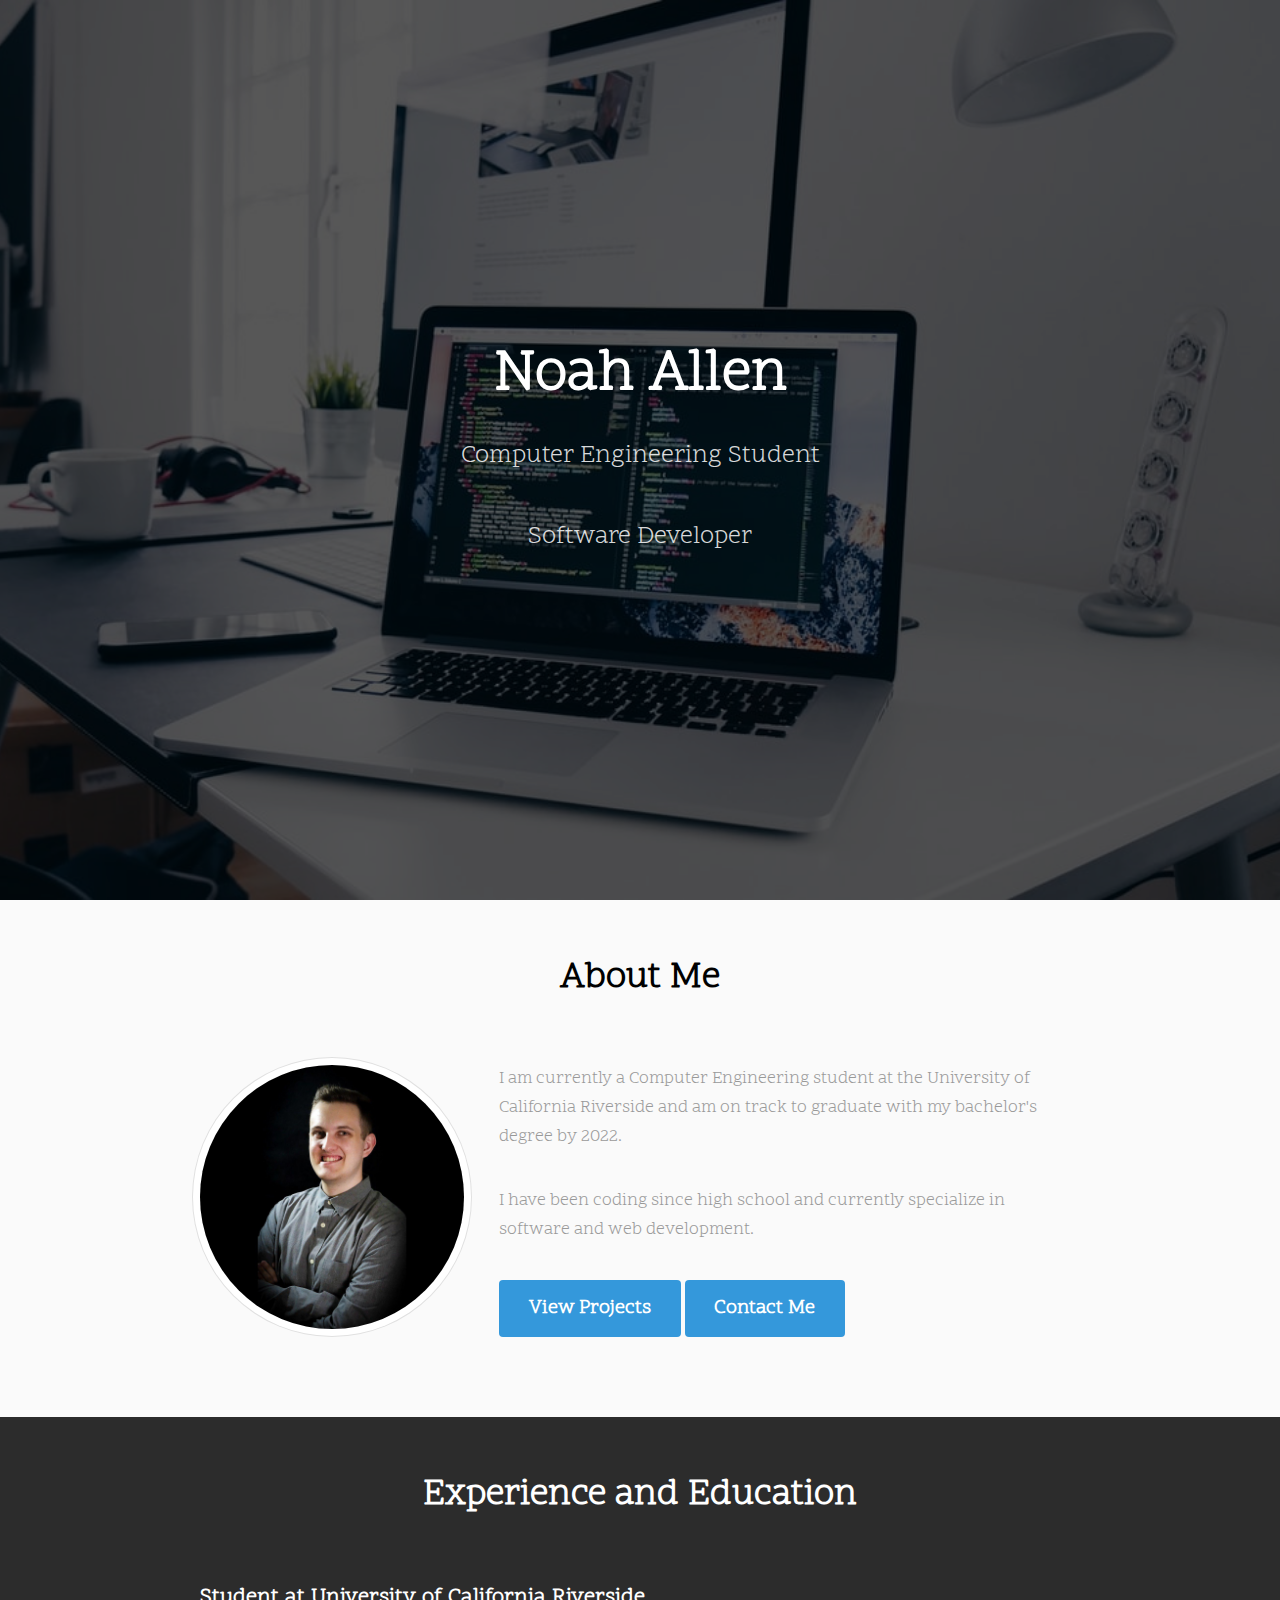
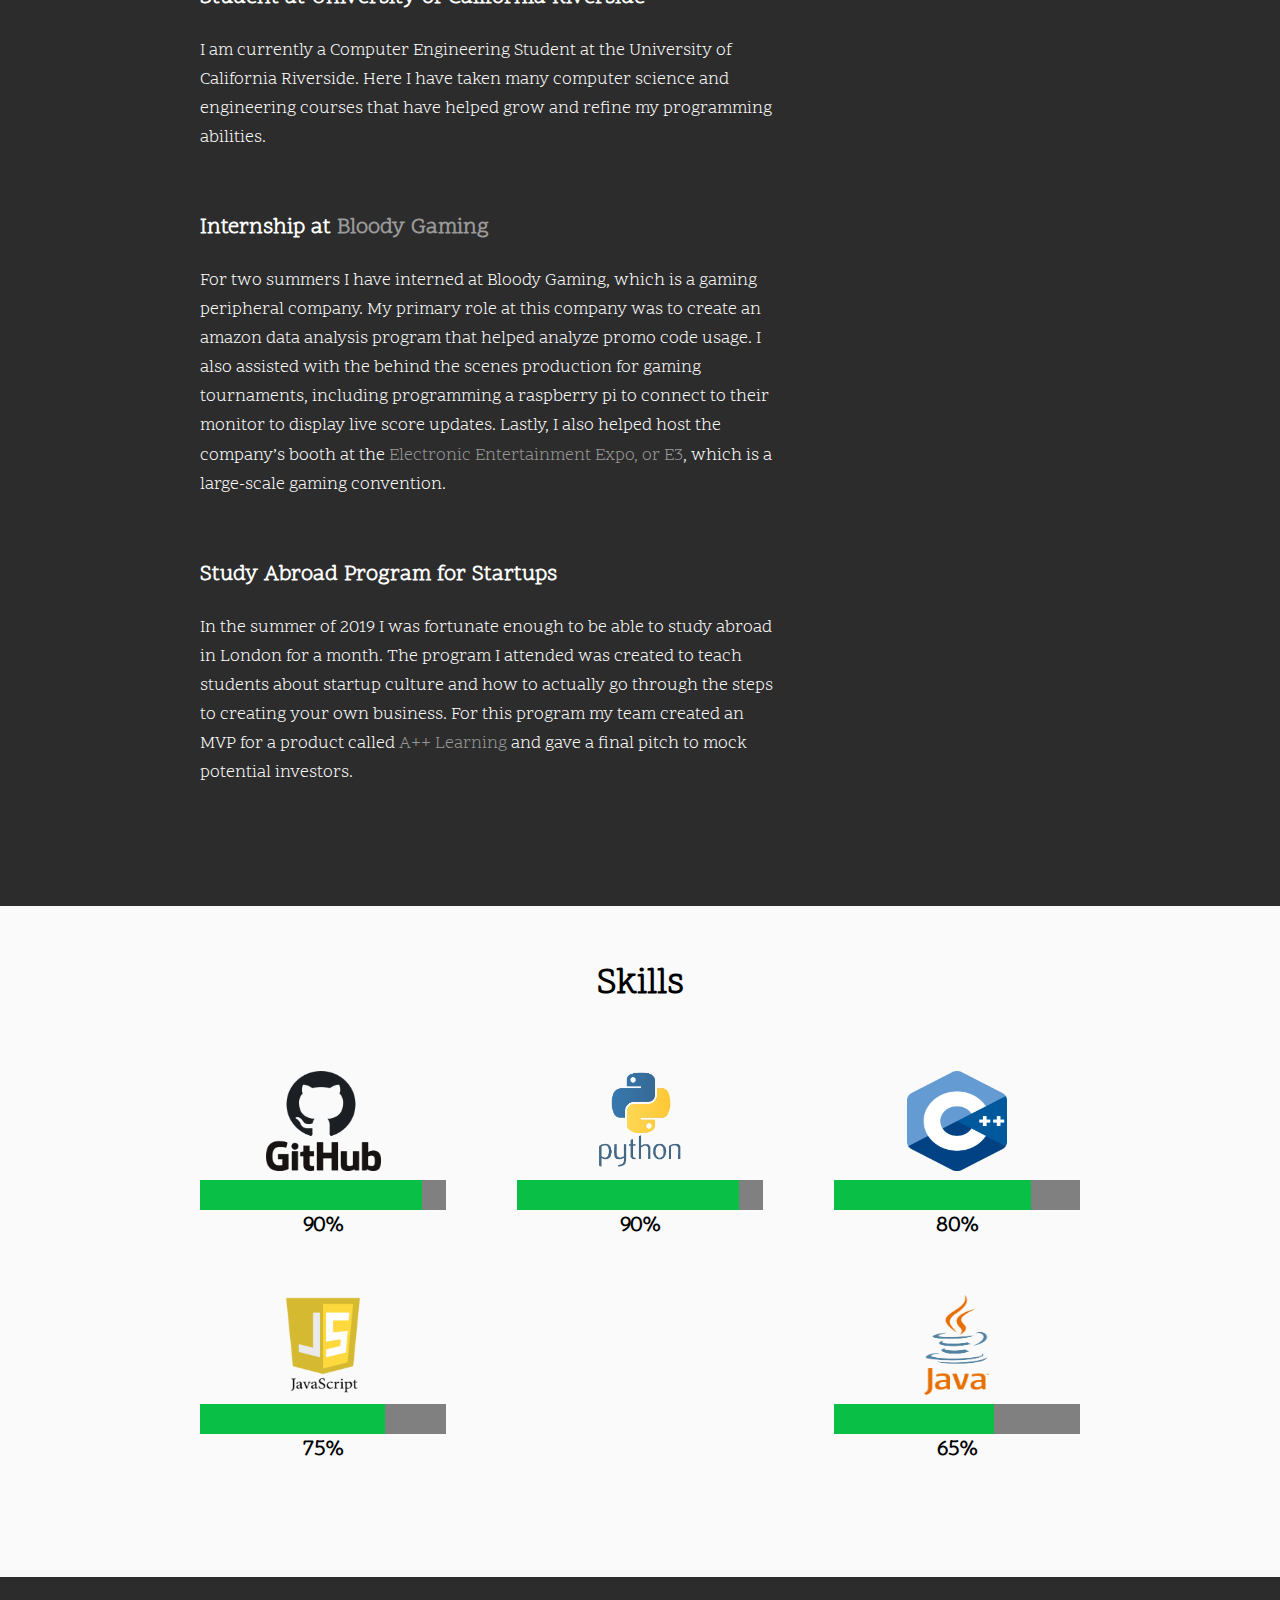
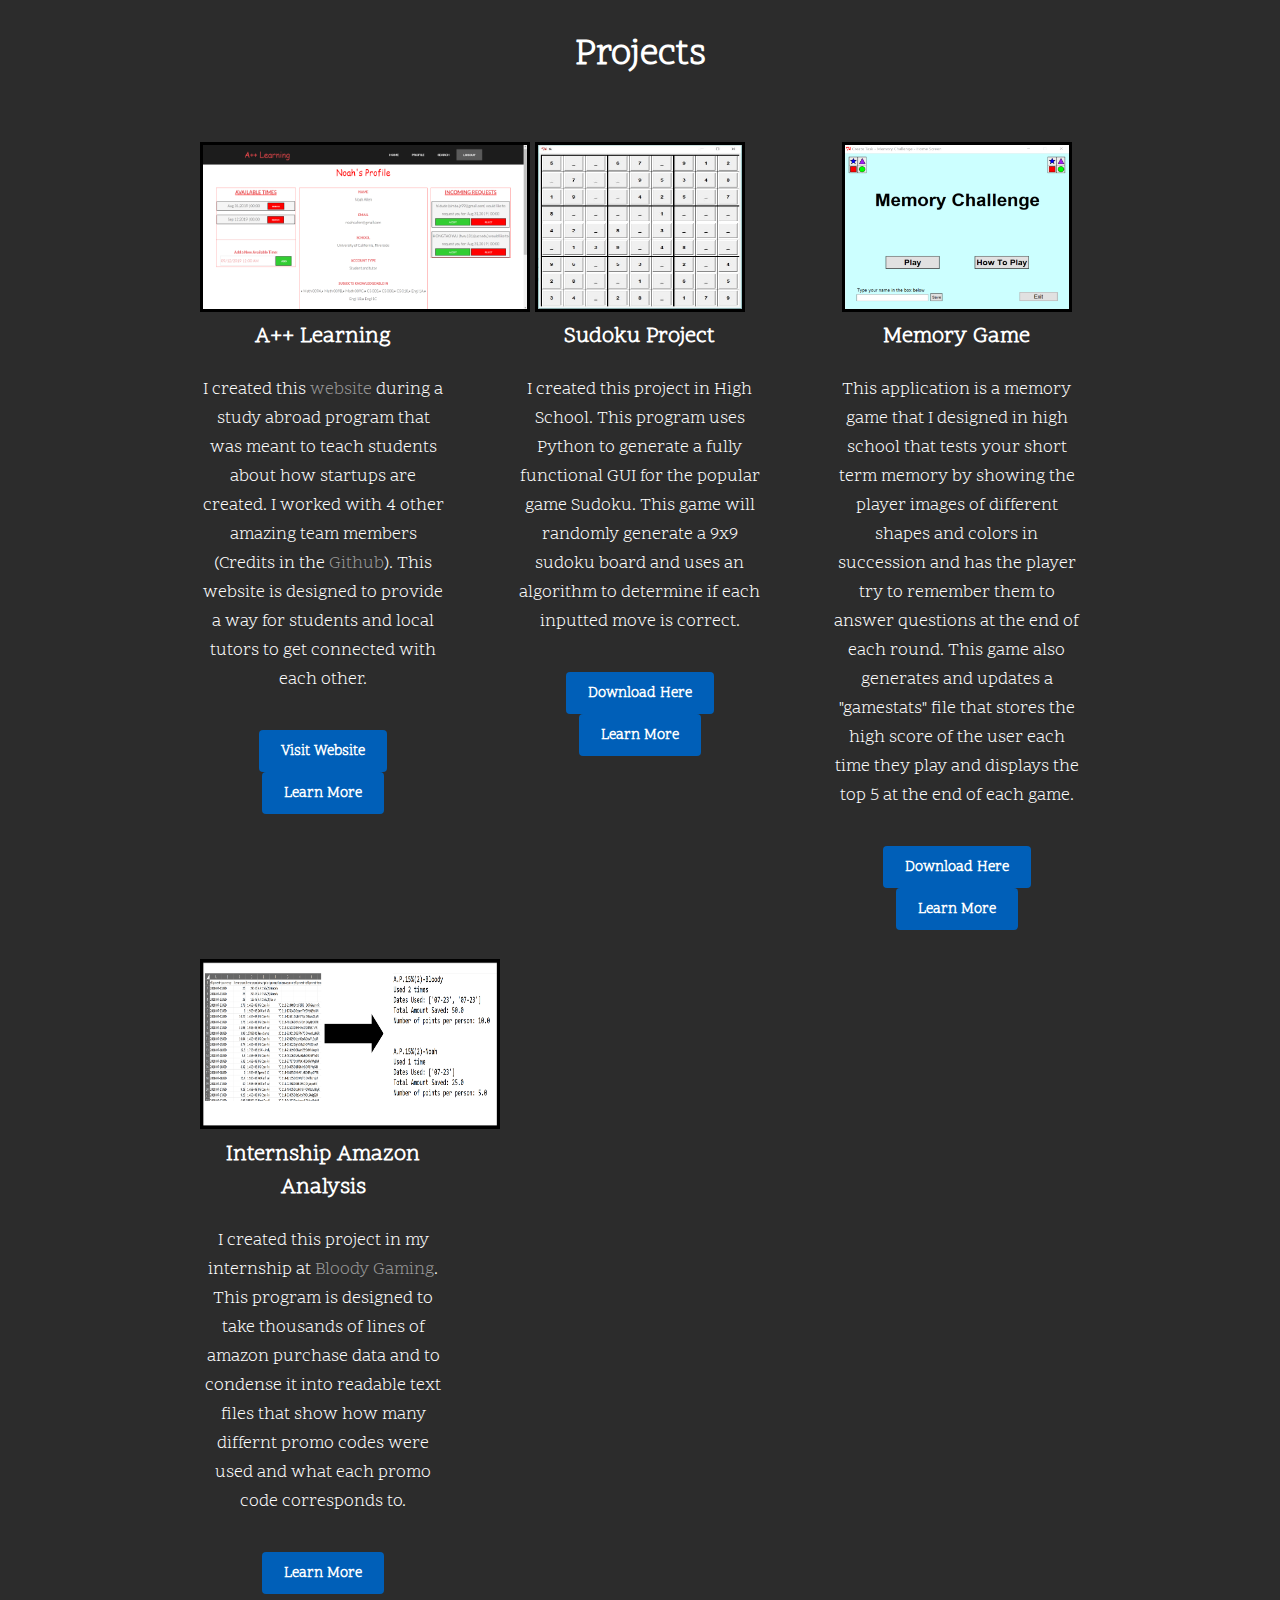
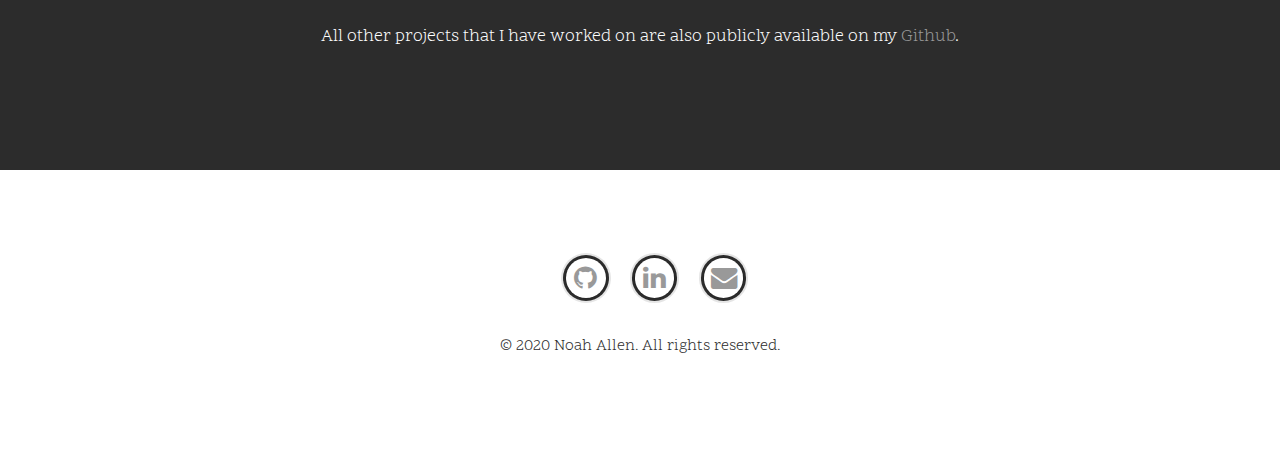
==== commit b2c29b1c: "Moved projects from separate portfolio page to the main page" ====
--- a/public/index.html
+++ b/public/index.html
@@ -6,7 +6,7 @@
 -->
 <html>
 	<head>
-		<title>Noah Allen's Website</title>
+		<title>Noah Allen</title>
 		<meta charset="utf-8" />
         <meta name="viewport" content="width=device-width, initial-scale=1" />
         <link rel="shortcut icon" href="images/icon.png">
@@ -31,16 +31,16 @@
 		<!-- Header -->
 			<header id="header" class="alt">
 				<!-- <div class="logo"><a href="index.html">Urban <span>by TEMPLATED</span></a></div> -->
-				<a href="#menu"><font size="6.5px">Menu</font></a>
+				<!-- <a href="#menu"><font size="6.5px">Menu</font></a> -->
 			</header>
 
 		<!-- Nav -->
-			<nav id="menu">
+			<!-- <nav id="menu">
 				<ul class="links">
 					<li><a href="index.html">Home</a></li>
 					<li><a href="portfolio.html">Portfolio</a></li>
 				</ul>
-			</nav>
+			</nav> -->
 
 		<!-- Banner -->
 			<section id="banner">
@@ -61,19 +61,25 @@
 				<!-- About Me Section -->
 					<section class="wrapper style1">
 						<div class="inner">
+							<header class="align-center">
+								<h2>About Me</h2>
+							</header>
 							<!-- 2 Columns -->
 								<div class="flex flex-2">
+									
+									<!-- Col 1 -->
 									<div class="col col1">
 										<div class="image round fit">
 										<img src="images/pic01.jpg" alt="" />
 										</div>
 									</div>
-									<div class="col col2">
-                                        <h2>About Me</h2>  
+
+									<!-- Col 2 -->
+									<div class="col col2"> 
 										<p>I am currently a Computer Engineering student at the University of California Riverside and am on track to graduate with my bachelor's degree by 2022.</p>
                                         <p>I have been coding since high school and currently specialize in software and web development.</p>
-                                        <a href="portfolio.html" class="button big scrolly">View Portfolio</a>
-                                        <a href="#contact" class="button big scrolly">Contact Me</a>
+                                        <a href="#Projects" class="button big scrolly">View Projects</a>
+                                        <a href="#footer" class="button big scrolly">Contact Me</a>
 									</div>
 								</div>
 						</div>
@@ -82,19 +88,21 @@
 				<!-- Experience Section -->
 					<section class="wrapper style2">
 						<div class="inner">
+							<header class="align-center">
+								<h2>Experience and Education</h2>
+							</header>
 							<div class="flex flex-2">
 								<div class="col col2">
-                                    <h2>Education/Experience</h2>
-
-                                    <h4>1. Student at University of California Riverside</h4>
+
+                                    <h4>Student at University of California Riverside</h4>
                                     <p><font color="white">
-                                        I am currently a Computer Engineering Student at the University of California Riverside. I have learned
-                                        a lot about the general structure of programming in addition to data structures and how to use them.
+										I am currently a Computer Engineering Student at the University of California Riverside. Here I have taken many
+										computer science and engineering courses that have helped grow and refine my programming abilities.
                                     </font></p>
 
                                     <br>
 
-                                    <h4>2. Internship at <a href="https://www.bloody.com/shopNA" target="_blank">Bloody Gaming</a></h4>
+                                    <h4>Internship at <a href="https://www.bloody.com/shopNA" target="_blank">Bloody Gaming</a></h4>
                                     <p><font color="white">
                                             For two summers I have interned at Bloody Gaming, which is a gaming peripheral company. My primary 
                                             role at this company was to create an amazon data analysis program that helped analyze promo code 
@@ -106,7 +114,7 @@
 
                                     <br>
 
-                                    <h4>3. Study Abroad Program for Startups</h4>
+                                    <h4>Study Abroad Program for Startups</h4>
                                     <p><font color="white">
                                         In the summer of 2019 I was fortunate enough to be able to study abroad in London for a month. The program I
                                         attended was created to teach students about startup culture and how to actually go through the steps to 
@@ -190,20 +198,100 @@
 						</div>
 					</section>
 
-                <!-- Contact Form Section -->
+                <!-- Projects Section -->
 					<section class="wrapper style2">
-						<div class="inner" id="contact">
-							<div class="flex flex-2">
-								<div class="col col2">
-                                    <h2>Contact Me</h2>
-                                    <div">
-                                        <script>(function(t,e,s,n){var o,a,c;t.SMCX=t.SMCX||[],e.getElementById(n)||(o=e.getElementsByTagName(s),a=o[o.length-1],c=e.createElement(s),c.type="text/javascript",c.async=!0,c.id=n,c.src=["https:"===location.protocol?"https://":"http://","widget.surveymonkey.com/collect/website/js/tRaiETqnLgj758hTBazgd4lm3d5mGgPj6pu_2FPIjSbLqBVQBos6ysSSRpd6yJ7xuU.js"].join(""),a.parentNode.insertBefore(c,a))})(window,document,"script","smcx-sdk");</script>
-                                    </div>
-                                    <br>
+						<div class="inner" id="Projects">
+							<header class="align-center">
+								<h2>Projects</h2>
+							</header>
+							<div class="flex flex-3">
+
+								<!-----VR Controlled Drone
+								<div class="col align-center">
+									<div> 
+										<a href="https://github.com/noahallen/VR-Controlled-Drone" target="_blank"><img src="images/AppLearning.png" height="170px" width="330px" alt="" /></a>
+									</div>
+									<h4>VR Controlled Drone</h4>
+									<p>
+										Message Here
+									</p>
+									<a href="https://github.com/noahallen/VR-Controlled-Drone" class="button" target="_blank">Learn More</a>
+								</div>
+								----->
+								<!-----A++ Learning----->
+								<div class="col align-center">
+									<div> 
+										<a href="https://github.com/noahallen/APlusPlus-Learning" border: 5px solid #FFF; target="_blank"><img src="images/AppLearning.png" style= "border: 3px solid black" height="170px" width="330px" alt="" /></a>
+									</div>
+									<h4>A++ Learning</h4>
+									<p>
+										I created this <a href="https://study-abroad-tutor-app.web.app/" target="_blank">website</a> during a study abroad program 
+										that was meant to teach students about how startups are created. I worked with 4 other amazing team members 
+										(Credits in the <a href="https://github.com/noahallen/APlusPlus-Learning" 
+										target="_blank">Github</a>). This website is designed to provide
+										a way for students and local tutors to get connected with each other.
+									</p>
+									<a href="https://study-abroad-tutor-app.web.app/" class="button" target="_blank">Visit Website</a>
+									<a href="https://github.com/noahallen/APlusPlus-Learning" class="button" target="_blank">Learn More</a>
+								</div>
+	
+								<!-----Sudoku----->
+								<div class="col align-center">
+									<div>
+										<a href="https://github.com/noahallen/High-School-Sudoku" target="_blank"><img src="images/sudokuimage2.jpg" style= "border: 3px solid black" alt="" height="170px" width="210px"/></a>
+	
+									</div>
+									<h4>Sudoku Project</h4>
+									<p>
+										I created this project in High School. This program uses Python to generate a fully functional
+										GUI for the popular game Sudoku. This game will randomly generate a 9x9 sudoku board and uses
+										an algorithm to determine if each inputted move is correct.
+									</p>
+									<a href="images/sudoku.exe" download class="button" target="_blank">Download Here</a>
+									<a href="https://github.com/noahallen/High-School-Sudoku" class="button" target="_blank">Learn More</a>
+								</div>
+	
+								<!-----Memory Game----->
+								<div class="col align-center">
+										<div>
+											<a href="https://github.com/noahallen/Memory-Game" target="_blank"><img src="images/memoryGame.png" style= "border: 3px solid black" alt="" height="170px" width="230px"/></a>
+										</div>
+										<h4>Memory Game</h4>
+										<p>
+											This application is a memory game that I designed in high school that tests your short term 
+											memory by showing the player images of different shapes and colors in succession and has the 
+											player try to remember them to answer questions at the end of each round. This game also 
+											generates and updates a "gamestats" file that stores the high score of the user each time 
+											they play and displays the top 5 at the end of each game.
+										</p>
+										<a href="images/createtaskfinal.exe" download class="button" target="_blank">Download Here</a>
+										<a href="https://github.com/noahallen/Memory-Game" class="button" target="_blank">Learn More</a>
+								</div> 
+								
+								<!-----Bloody Program----->
+								<div class="col align-center">
+										<div>
+											<a href="https://github.com/noahallen/Bloody-Amazon-Analysis" target="_blank"><img src="images/bloody.png" style= "border: 3px solid black" alt="" height="170px" width="300px"/></a>
+										</div>
+										<h4>Internship Amazon Analysis</h4>
+										<p>
+											I created this project in my internship at 
+											<a href="https://www.bloody.com/shopNA" target="_blank">Bloody Gaming</a>.
+											This program is designed to take thousands of lines of amazon purchase data and to condense it
+											into readable text files that show how many differnt promo codes were used and what each promo
+											code corresponds to.
+										</p>
+										<a href="https://github.com/noahallen/Bloody-Amazon-Analysis" class="button" target="_blank">Learn More</a>
 								</div>
 							</div>
+							<p class="align-center">
+								All other projects that I have worked on are also publicly available on my <a href="https://github.com/noahallen" target="_blank">Github</a>.
+							</p>
 						</div>
+						<br>
+								
 					</section>
+
 			</div>
 
 		<!-- Footer -->
@@ -214,8 +302,10 @@
 						<!-- icon fa-github -->
 						<li><a href="https://github.com/noahallen" class="icon fa-github" target="_blank"><span class="label">Github</span></a></li>
 						<li><a href="https://www.linkedin.com/in/noahallen2424/" class="icon fa-linkedin" target="_blank"><span class="label">LinkedIn</span></a></li>
+						<li><a href="mailto:noahcallen@hotmail.com" class="icon fa-envelope" target="_blank"><span class="label">Email</span></a></li>
+						
 					</ul>
-					<p>&copy; Noah Allen. All rights reserved.</p>
+					<p>&copy; 2020 Noah Allen. All rights reserved.</p>
 				</div>
 			</footer>
 
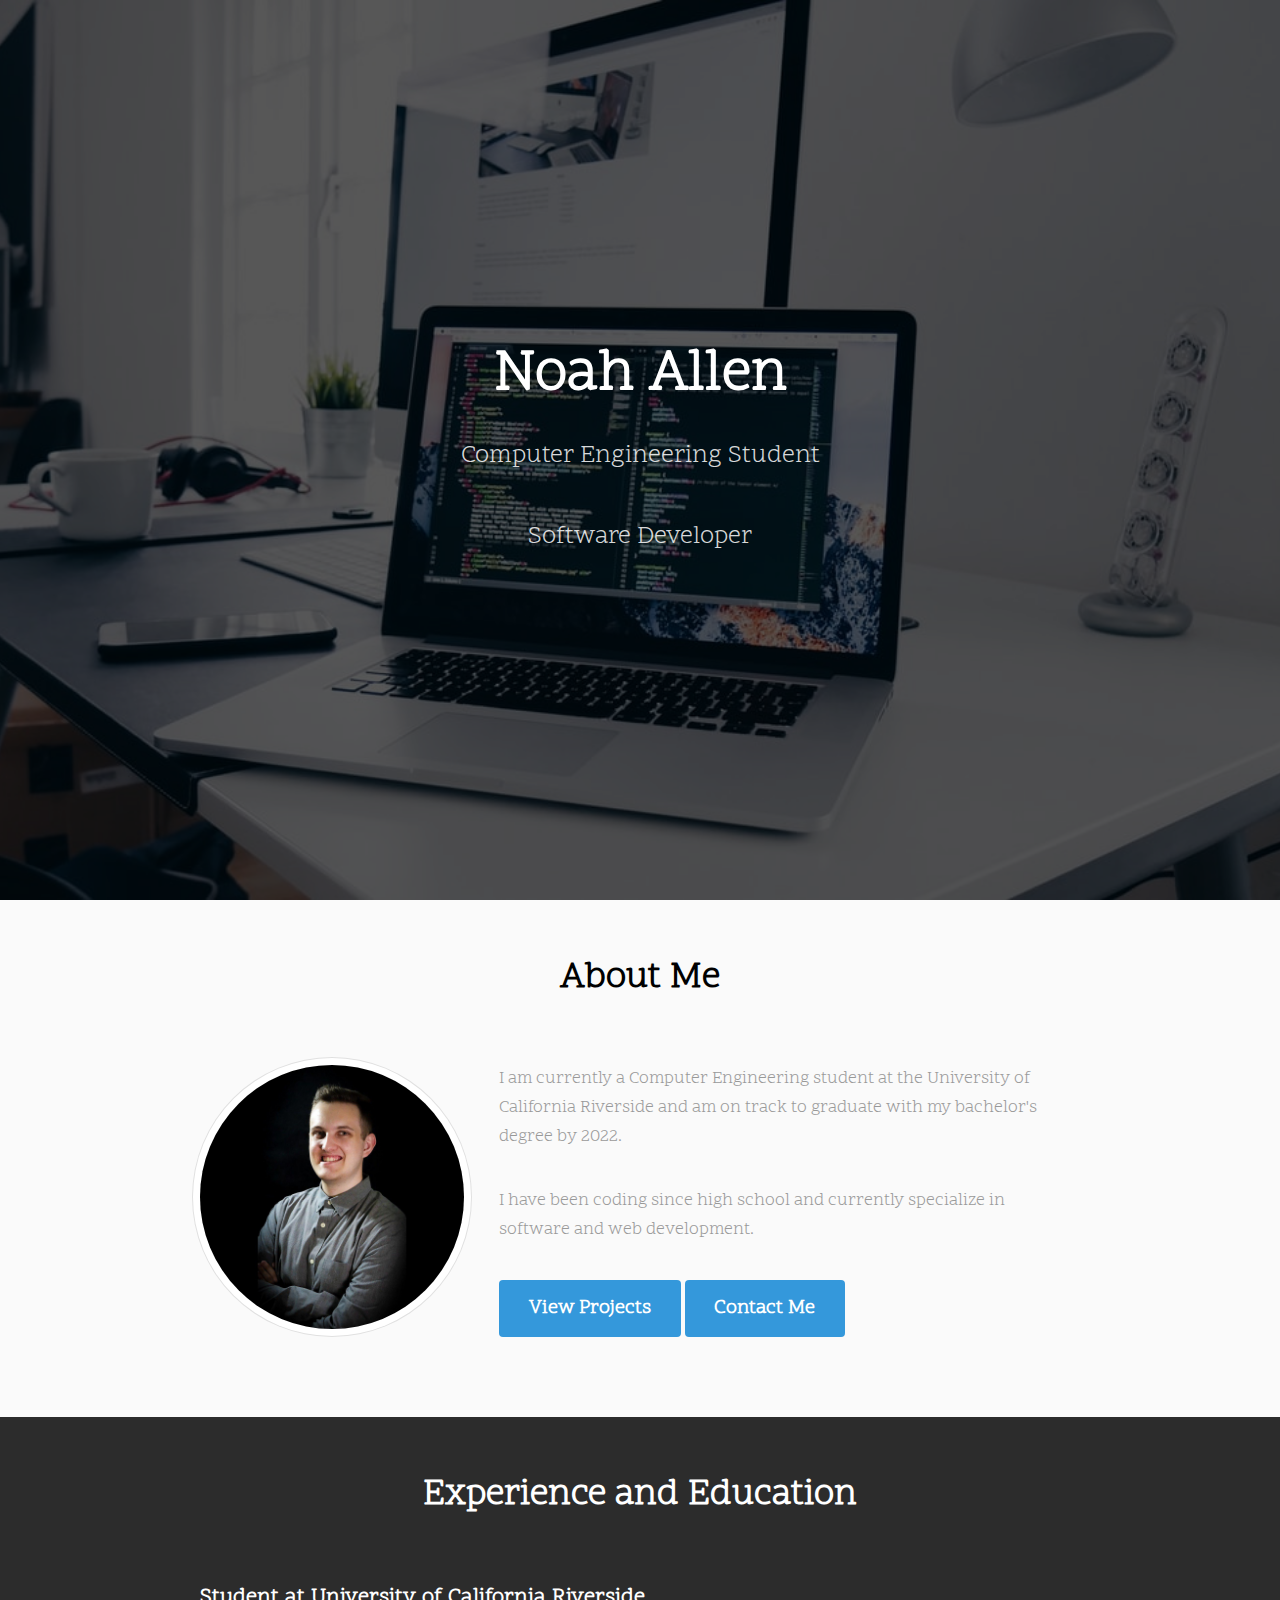
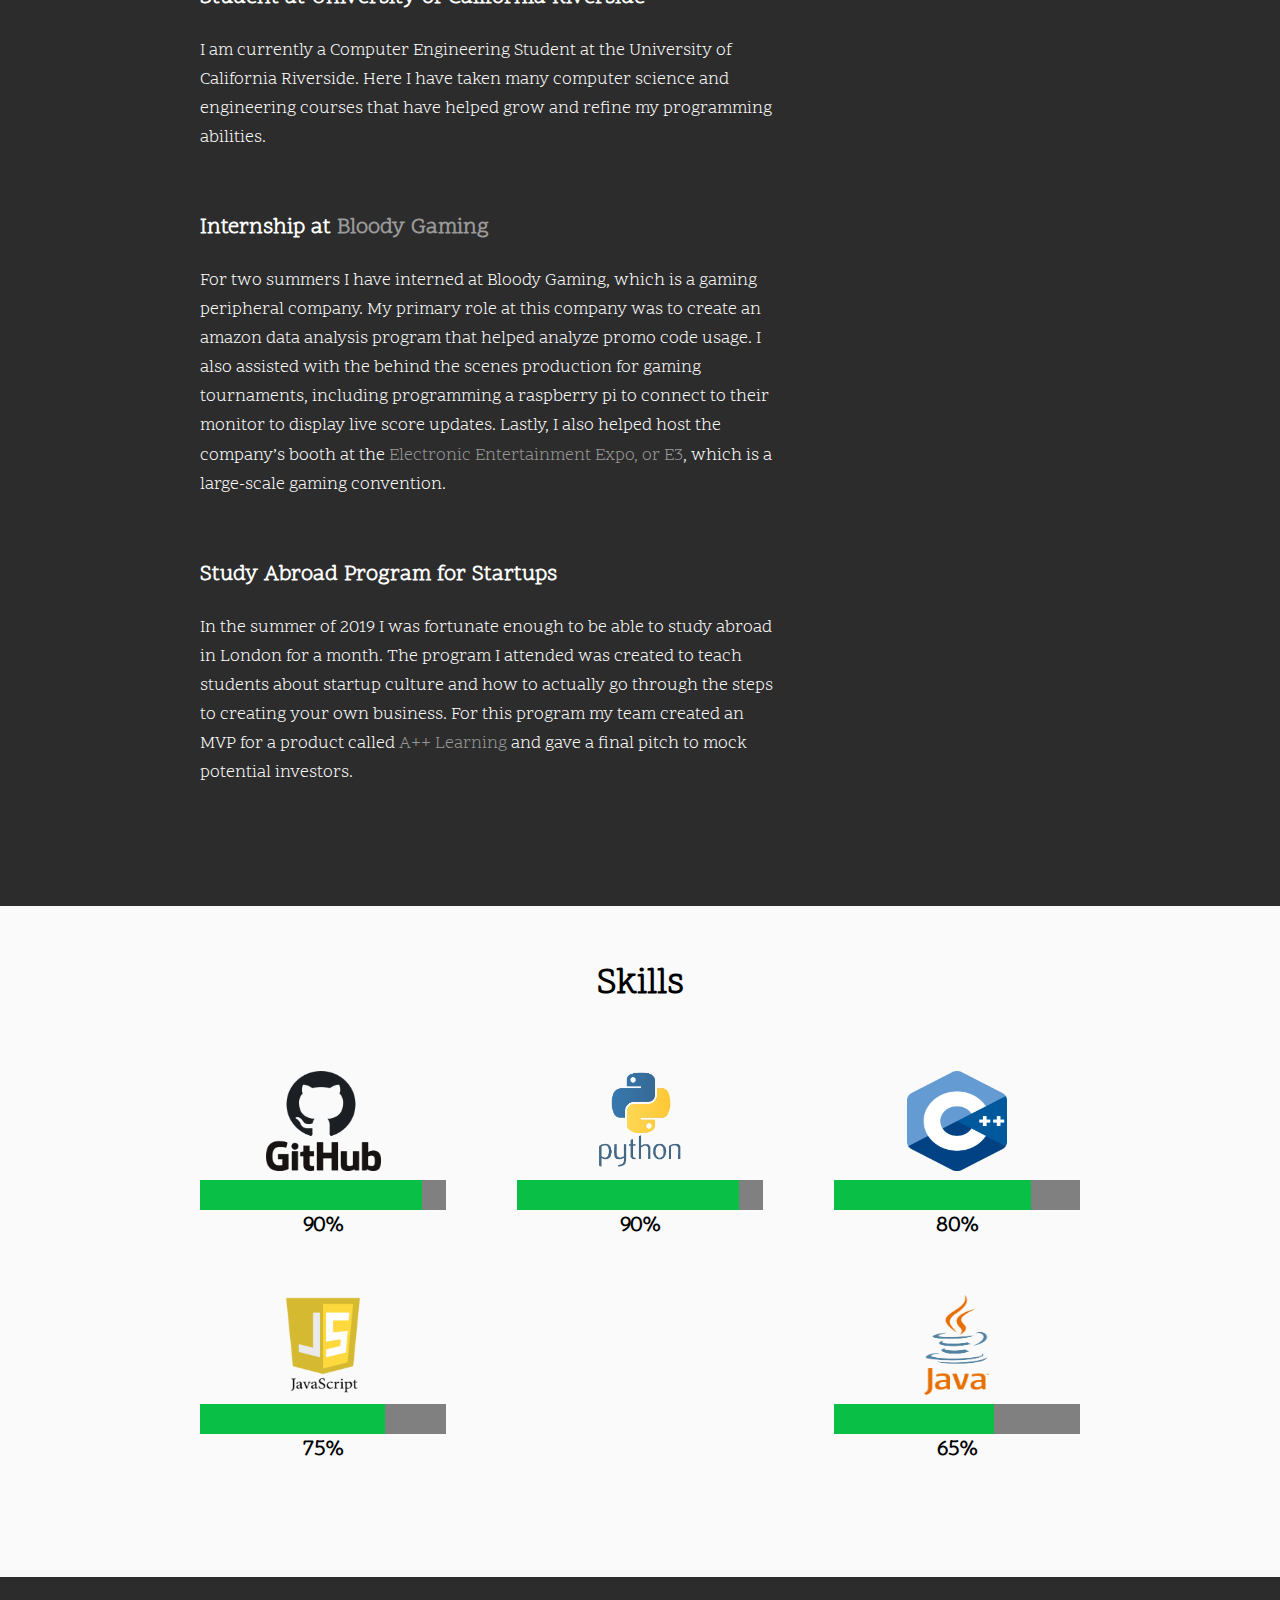
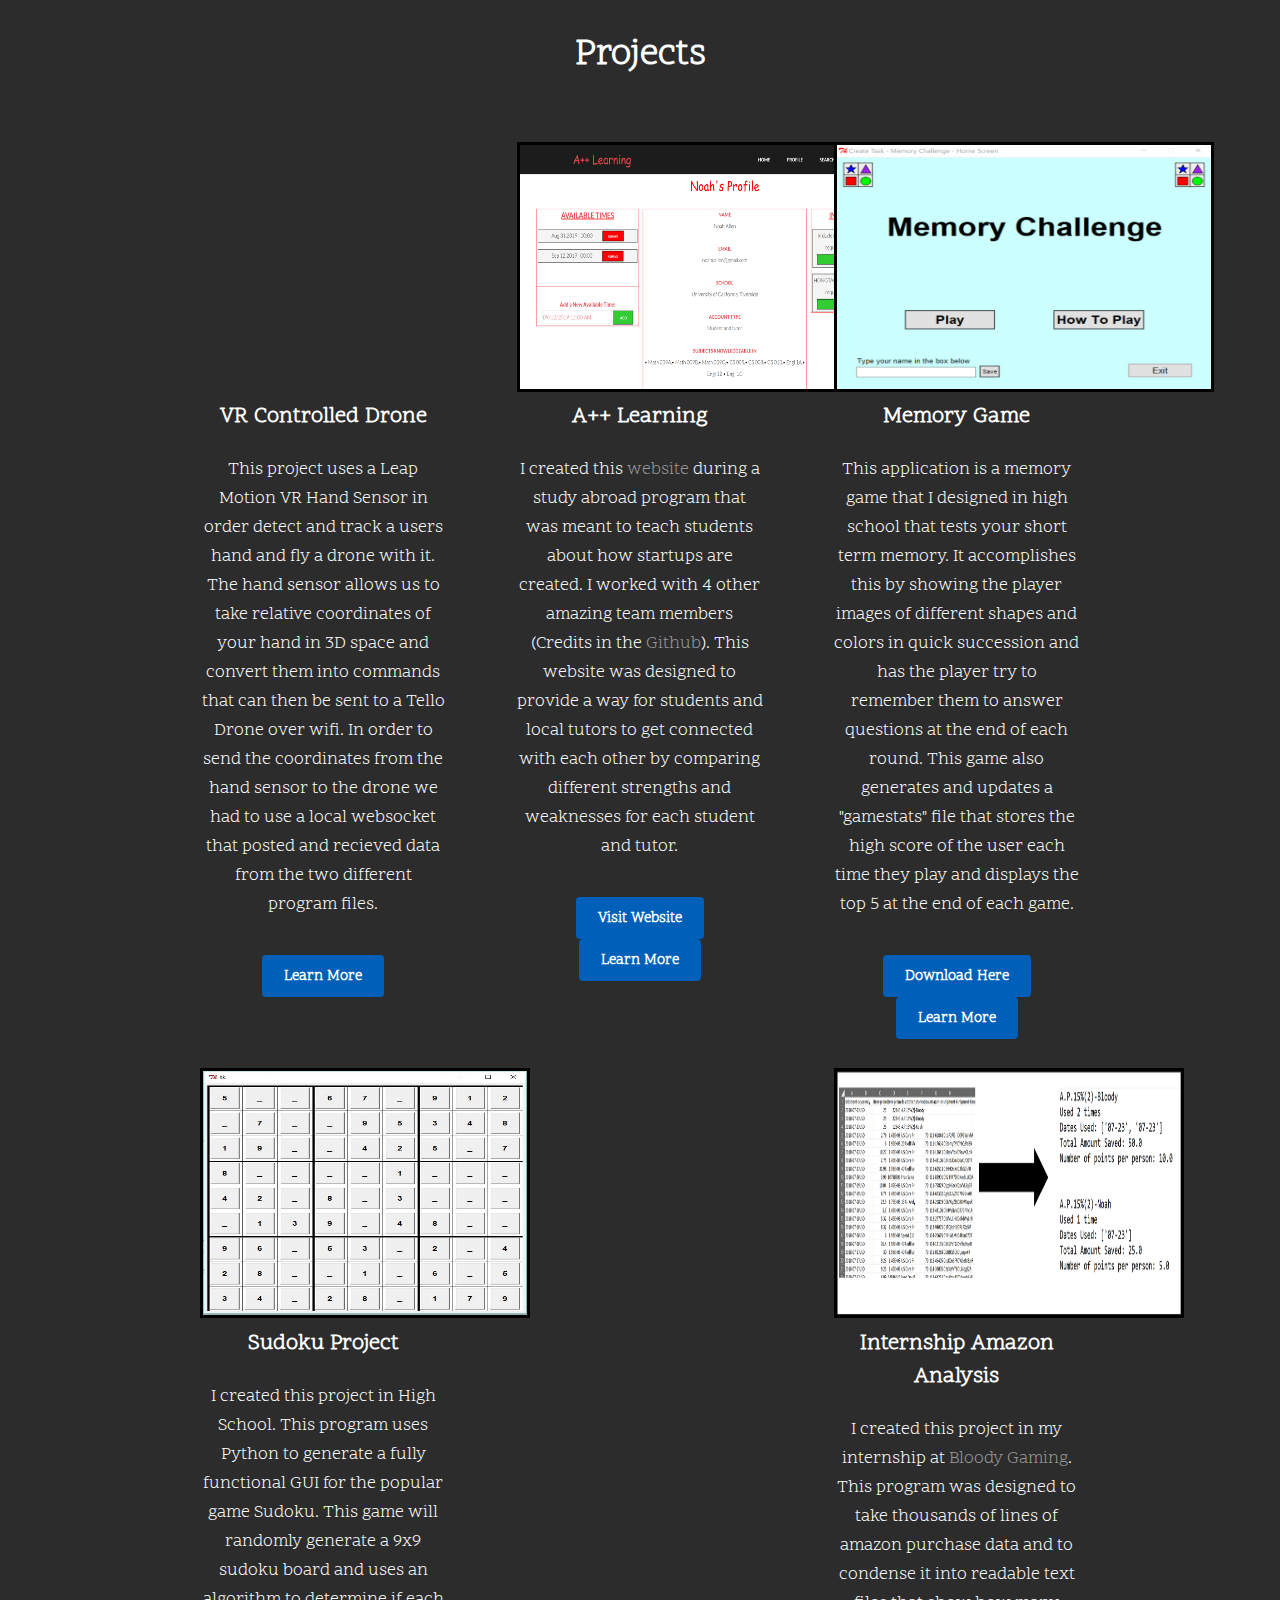
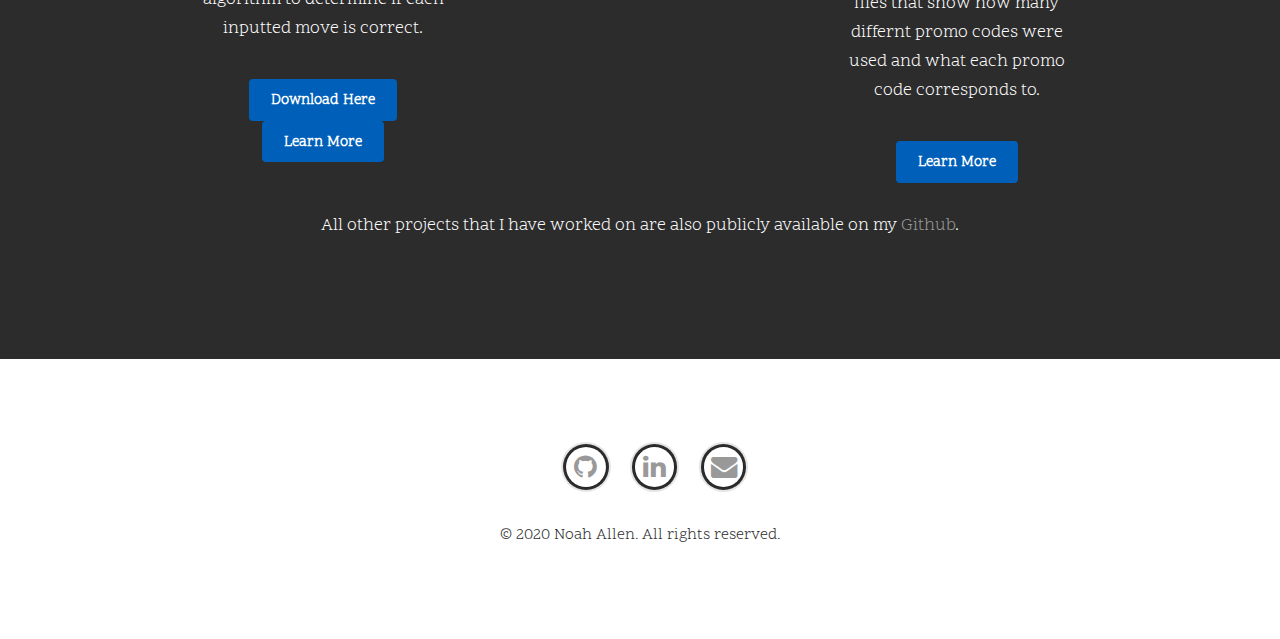
==== commit 78dffb3c: "Added drone section" ====
--- a/public/index.html
+++ b/public/index.html
@@ -206,39 +206,61 @@
 							</header>
 							<div class="flex flex-3">
 
-								<!-----VR Controlled Drone
+								<!-----VR Controlled Drone----->
 								<div class="col align-center">
 									<div> 
-										<a href="https://github.com/noahallen/VR-Controlled-Drone" target="_blank"><img src="images/AppLearning.png" height="170px" width="330px" alt="" /></a>
+										<iframe width="420" height="250" src="https://www.youtube.com/embed/wKutDElN9Hs" frameborder="0" allow="accelerometer; autoplay; encrypted-media; gyroscope" allowfullscreen></iframe>
 									</div>
 									<h4>VR Controlled Drone</h4>
 									<p>
-										Message Here
+										This project uses a Leap Motion VR Hand Sensor in order detect and track a users hand and fly 
+										a drone with it. The hand sensor allows us to take relative coordinates of your hand in 3D space
+										and convert them into commands that can then be sent to a Tello Drone over wifi. In order to send 
+										the coordinates from the hand sensor to the drone we had to use a local websocket that posted and 
+										recieved data from the two different program files.
 									</p>
 									<a href="https://github.com/noahallen/VR-Controlled-Drone" class="button" target="_blank">Learn More</a>
 								</div>
-								----->
+
 								<!-----A++ Learning----->
 								<div class="col align-center">
 									<div> 
-										<a href="https://github.com/noahallen/APlusPlus-Learning" border: 5px solid #FFF; target="_blank"><img src="images/AppLearning.png" style= "border: 3px solid black" height="170px" width="330px" alt="" /></a>
+										<a href="https://github.com/noahallen/APlusPlus-Learning" border: 5px solid #FFF; target="_blank"><img src="images/AppLearning.png" style= "border: 3px solid black" height="250px" width="420px" alt="" /></a>
 									</div>
 									<h4>A++ Learning</h4>
 									<p>
 										I created this <a href="https://study-abroad-tutor-app.web.app/" target="_blank">website</a> during a study abroad program 
 										that was meant to teach students about how startups are created. I worked with 4 other amazing team members 
 										(Credits in the <a href="https://github.com/noahallen/APlusPlus-Learning" 
-										target="_blank">Github</a>). This website is designed to provide
-										a way for students and local tutors to get connected with each other.
+										target="_blank">Github</a>). This website was designed to provide
+										a way for students and local tutors to get connected with each other by comparing different
+										strengths and weaknesses for each student and tutor. 
 									</p>
 									<a href="https://study-abroad-tutor-app.web.app/" class="button" target="_blank">Visit Website</a>
 									<a href="https://github.com/noahallen/APlusPlus-Learning" class="button" target="_blank">Learn More</a>
 								</div>
+
+								<!-----Memory Game----->
+								<div class="col align-center">
+									<div>
+										<a href="https://github.com/noahallen/Memory-Game" target="_blank"><img src="images/memoryGame.png" style= "border: 3px solid black" alt="" height="250px" width="380px"/></a>
+									</div>
+									<h4>Memory Game</h4>
+									<p>
+										This application is a memory game that I designed in high school that tests your short term 
+										memory. It accomplishes this by showing the player images of different shapes and colors in quick succession and has the 
+										player try to remember them to answer questions at the end of each round. This game also 
+										generates and updates a "gamestats" file that stores the high score of the user each time 
+										they play and displays the top 5 at the end of each game.
+									</p>
+									<a href="images/createtaskfinal.exe" download class="button" target="_blank">Download Here</a>
+									<a href="https://github.com/noahallen/Memory-Game" class="button" target="_blank">Learn More</a>
+								</div> 
 	
 								<!-----Sudoku----->
 								<div class="col align-center">
 									<div>
-										<a href="https://github.com/noahallen/High-School-Sudoku" target="_blank"><img src="images/sudokuimage2.jpg" style= "border: 3px solid black" alt="" height="170px" width="210px"/></a>
+										<a href="https://github.com/noahallen/High-School-Sudoku" target="_blank"><img src="images/sudokuimage2.jpg" style= "border: 3px solid black" alt="" height="250px" width="330px"/></a>
 	
 									</div>
 									<h4>Sudoku Project</h4>
@@ -250,34 +272,32 @@
 									<a href="images/sudoku.exe" download class="button" target="_blank">Download Here</a>
 									<a href="https://github.com/noahallen/High-School-Sudoku" class="button" target="_blank">Learn More</a>
 								</div>
-	
-								<!-----Memory Game----->
+
+								<!-----Smart Mirror----->
+								<!-- <div class="col align-center">
+									<div>
+										<img src="images/sudokuimage2.jpg" style= "border: 3px solid black" alt="" height="250px" width="330px"/>
+									</div>
+									<h4>Smart Mirror</h4>
+									<p>
+										I created this project in High School. This program uses Python to generate a fully functional
+										GUI for the popular game Sudoku. This game will randomly generate a 9x9 sudoku board and uses
+										an algorithm to determine if each inputted move is correct.
+									</p>
+									<a href="images/sudoku.exe" download class="button" target="_blank">Download Here</a>
+									<a href="https://github.com/noahallen/High-School-Sudoku" class="button" target="_blank">Learn More</a>
+								</div> -->
+
+								<!-----Bloody Program----->
 								<div class="col align-center">
 										<div>
-											<a href="https://github.com/noahallen/Memory-Game" target="_blank"><img src="images/memoryGame.png" style= "border: 3px solid black" alt="" height="170px" width="230px"/></a>
-										</div>
-										<h4>Memory Game</h4>
-										<p>
-											This application is a memory game that I designed in high school that tests your short term 
-											memory by showing the player images of different shapes and colors in succession and has the 
-											player try to remember them to answer questions at the end of each round. This game also 
-											generates and updates a "gamestats" file that stores the high score of the user each time 
-											they play and displays the top 5 at the end of each game.
-										</p>
-										<a href="images/createtaskfinal.exe" download class="button" target="_blank">Download Here</a>
-										<a href="https://github.com/noahallen/Memory-Game" class="button" target="_blank">Learn More</a>
-								</div> 
-								
-								<!-----Bloody Program----->
-								<div class="col align-center">
-										<div>
-											<a href="https://github.com/noahallen/Bloody-Amazon-Analysis" target="_blank"><img src="images/bloody.png" style= "border: 3px solid black" alt="" height="170px" width="300px"/></a>
+											<a href="https://github.com/noahallen/Bloody-Amazon-Analysis" target="_blank"><img src="images/bloody.png" style= "border: 3px solid black" alt="" height="250px" width="350px"/></a>
 										</div>
 										<h4>Internship Amazon Analysis</h4>
 										<p>
 											I created this project in my internship at 
 											<a href="https://www.bloody.com/shopNA" target="_blank">Bloody Gaming</a>.
-											This program is designed to take thousands of lines of amazon purchase data and to condense it
+											This program was designed to take thousands of lines of amazon purchase data and to condense it
 											into readable text files that show how many differnt promo codes were used and what each promo
 											code corresponds to.
 										</p>
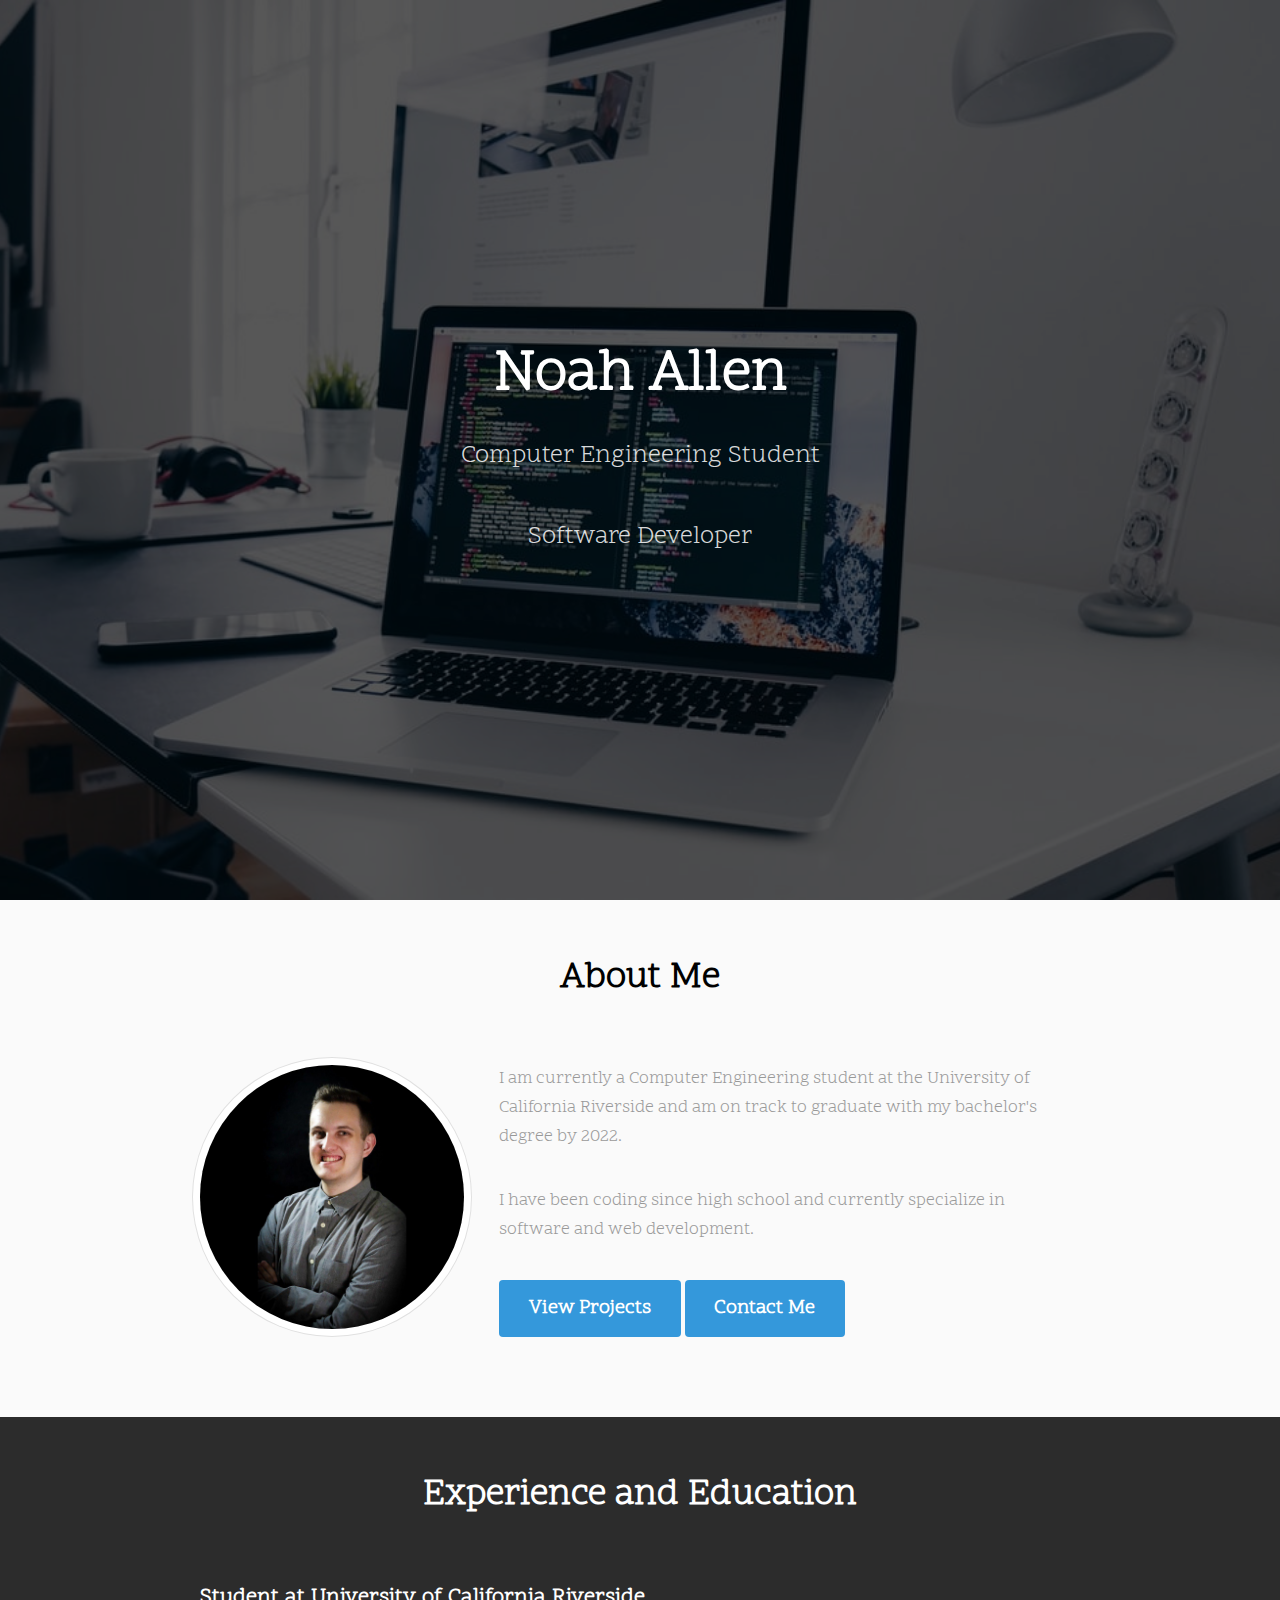
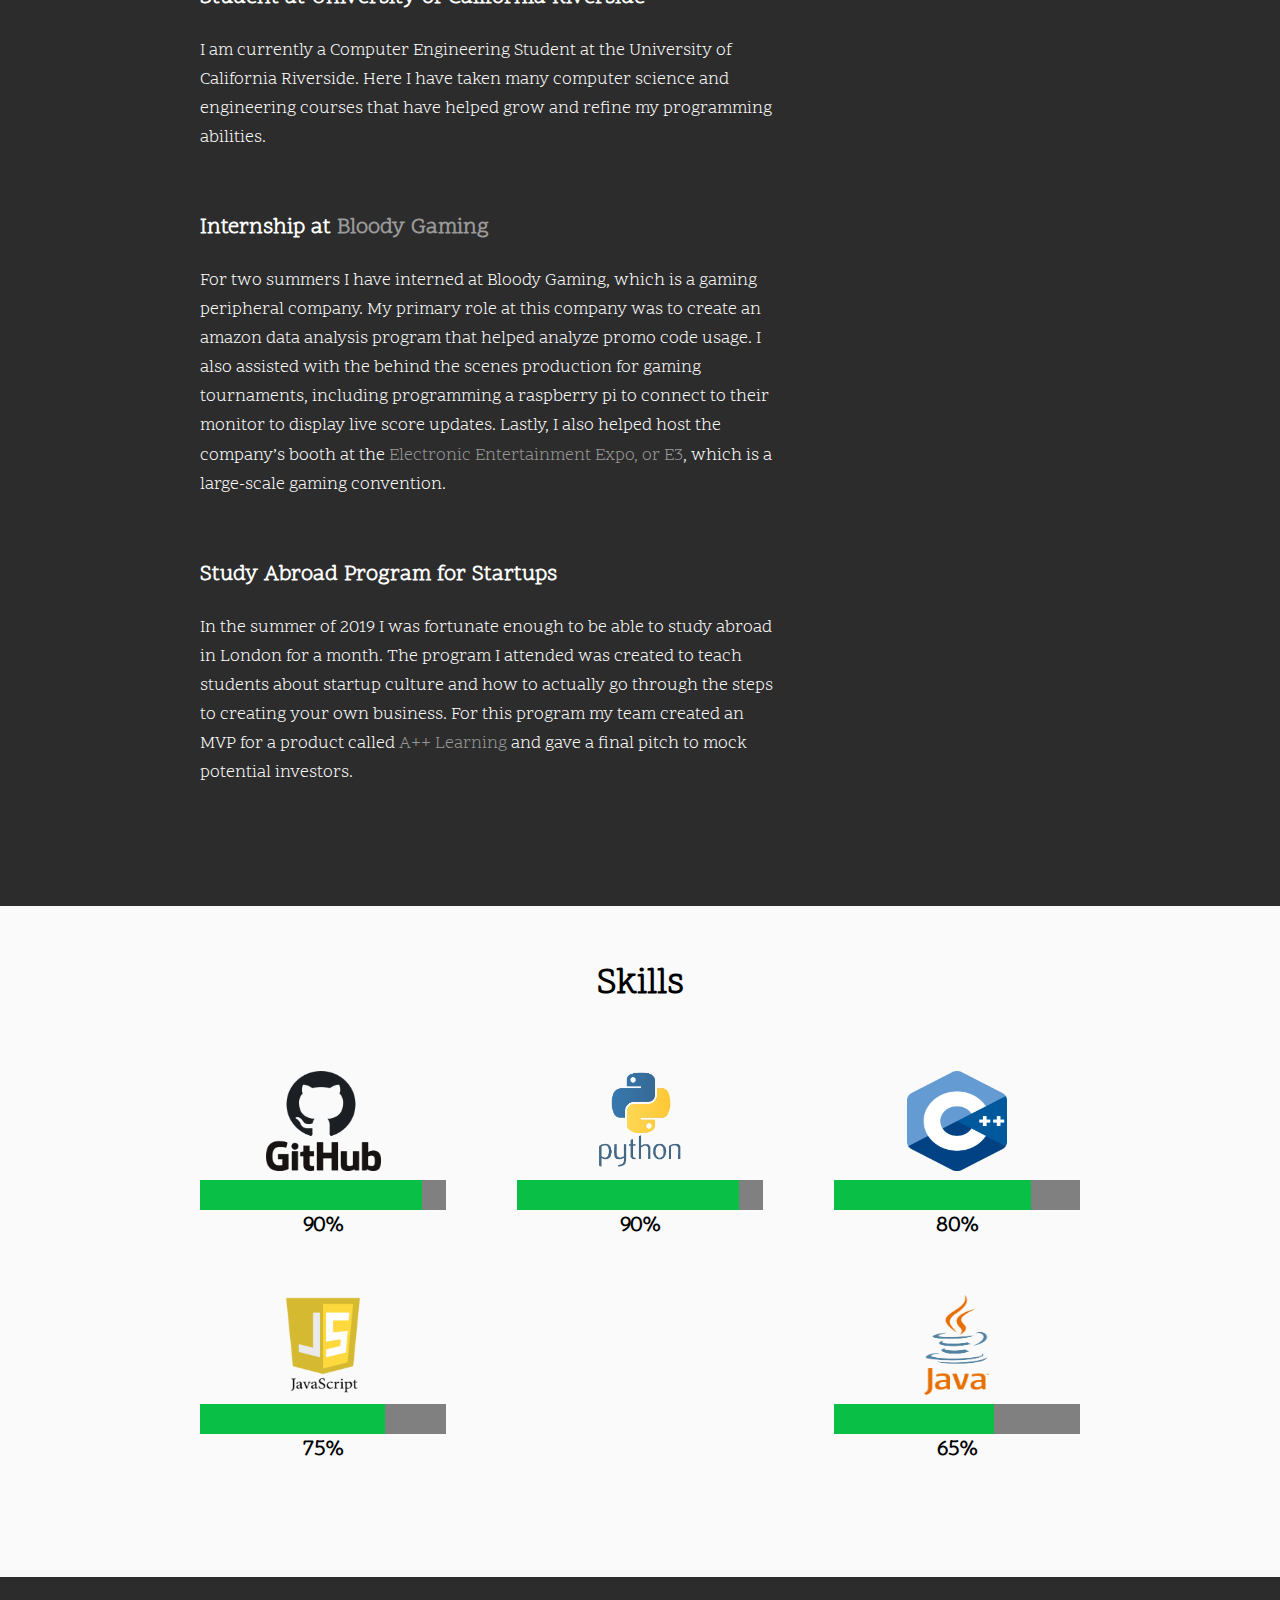
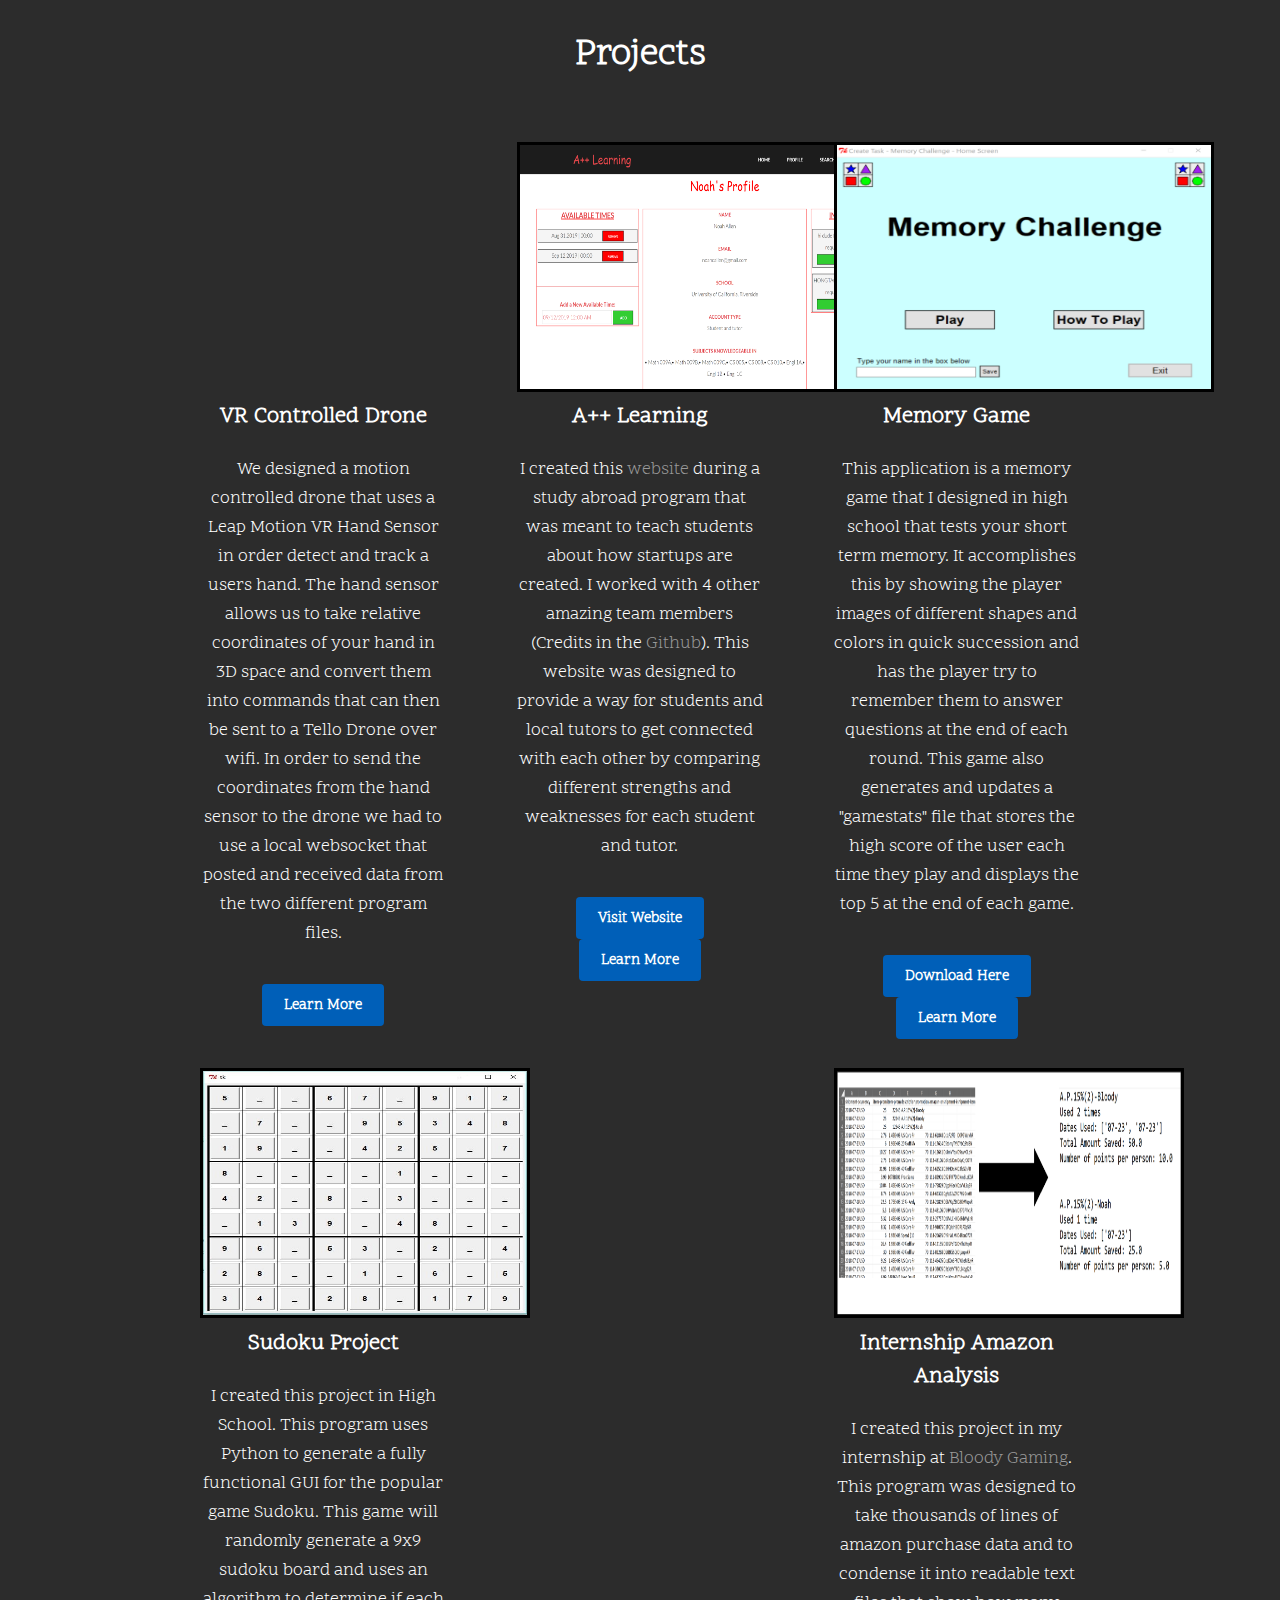
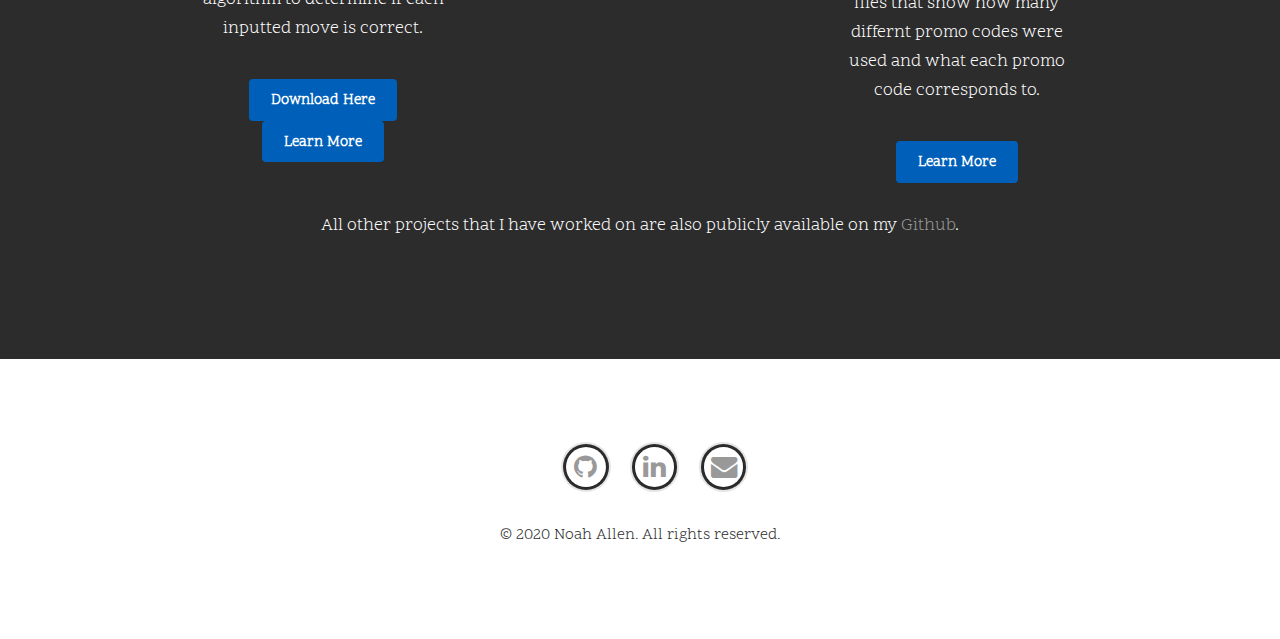
==== commit 4ef89064: "Fixed spelling" ====
--- a/public/index.html
+++ b/public/index.html
@@ -213,11 +213,11 @@
 									</div>
 									<h4>VR Controlled Drone</h4>
 									<p>
-										This project uses a Leap Motion VR Hand Sensor in order detect and track a users hand and fly 
-										a drone with it. The hand sensor allows us to take relative coordinates of your hand in 3D space
+										We designed a motion controlled drone that uses a Leap Motion VR Hand Sensor in order detect and 
+										track a users hand. The hand sensor allows us to take relative coordinates of your hand in 3D space
 										and convert them into commands that can then be sent to a Tello Drone over wifi. In order to send 
 										the coordinates from the hand sensor to the drone we had to use a local websocket that posted and 
-										recieved data from the two different program files.
+										received data from the two different program files.
 									</p>
 									<a href="https://github.com/noahallen/VR-Controlled-Drone" class="button" target="_blank">Learn More</a>
 								</div>
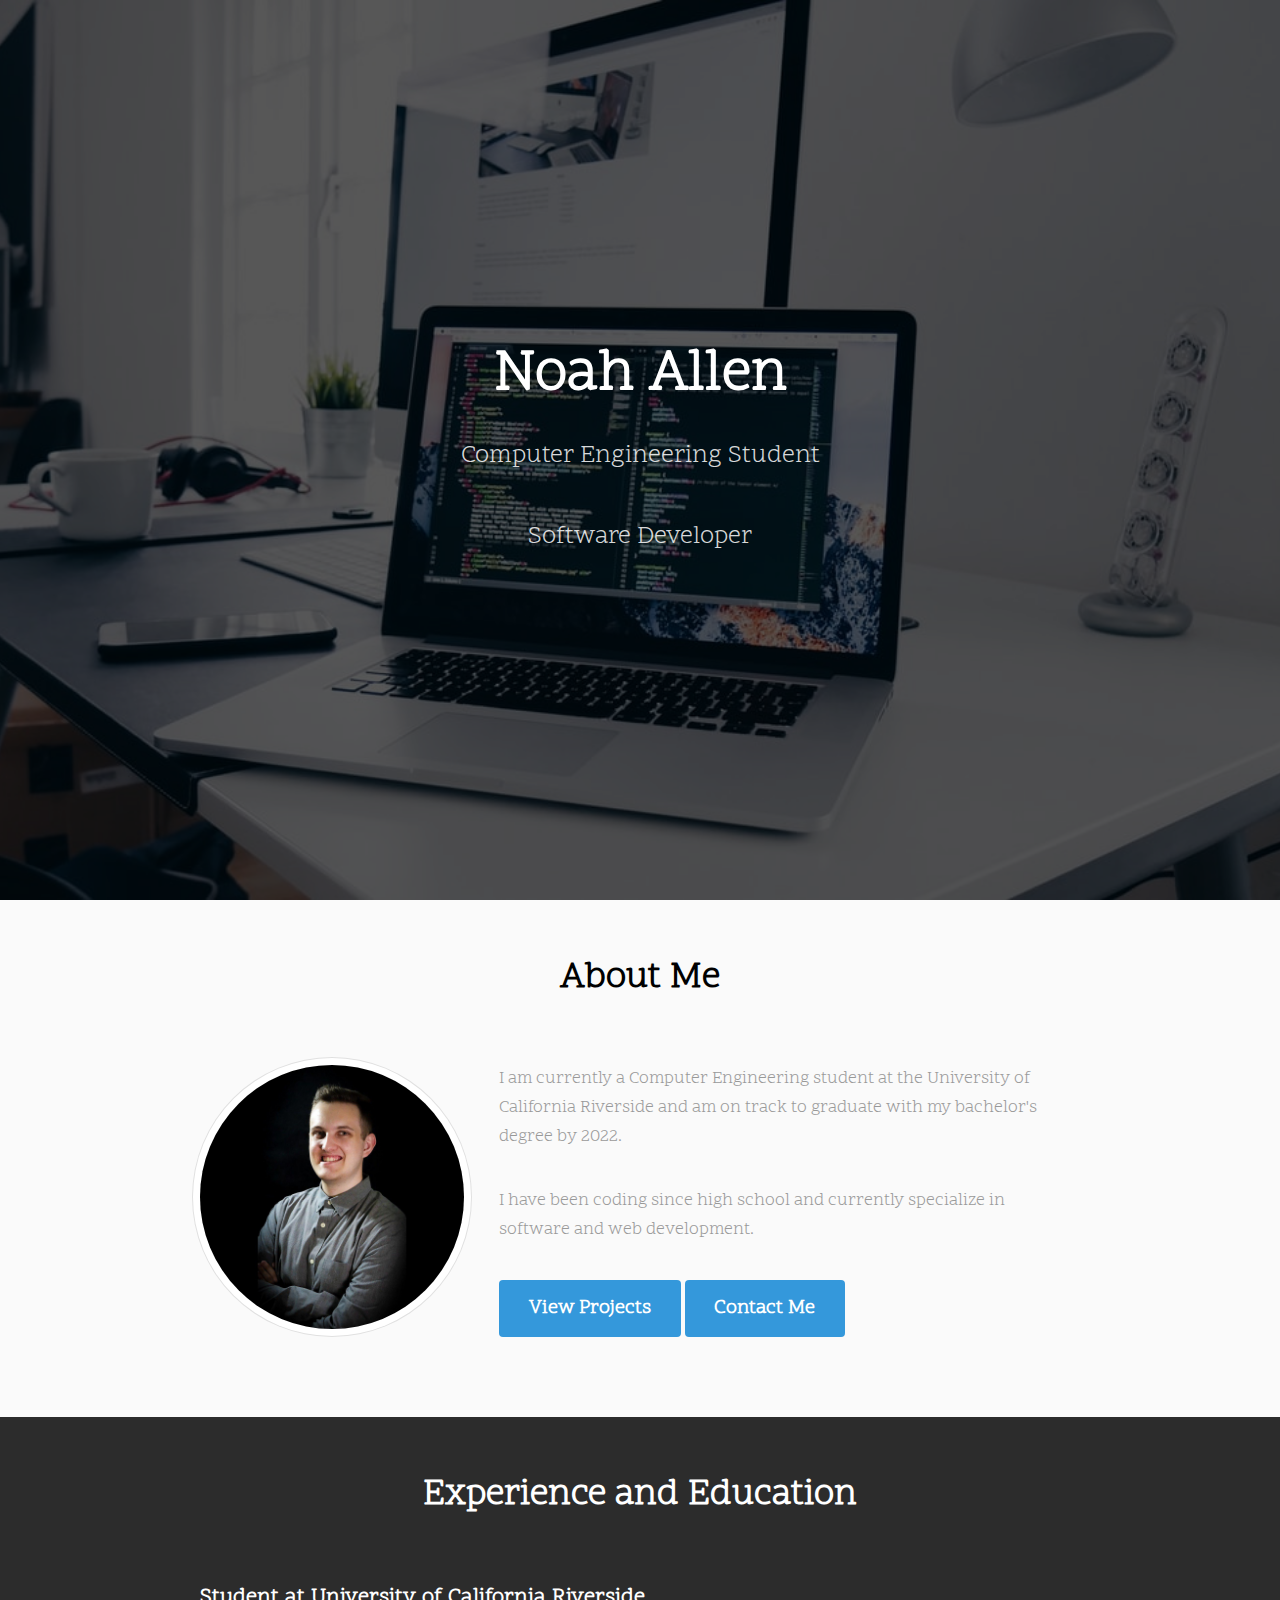
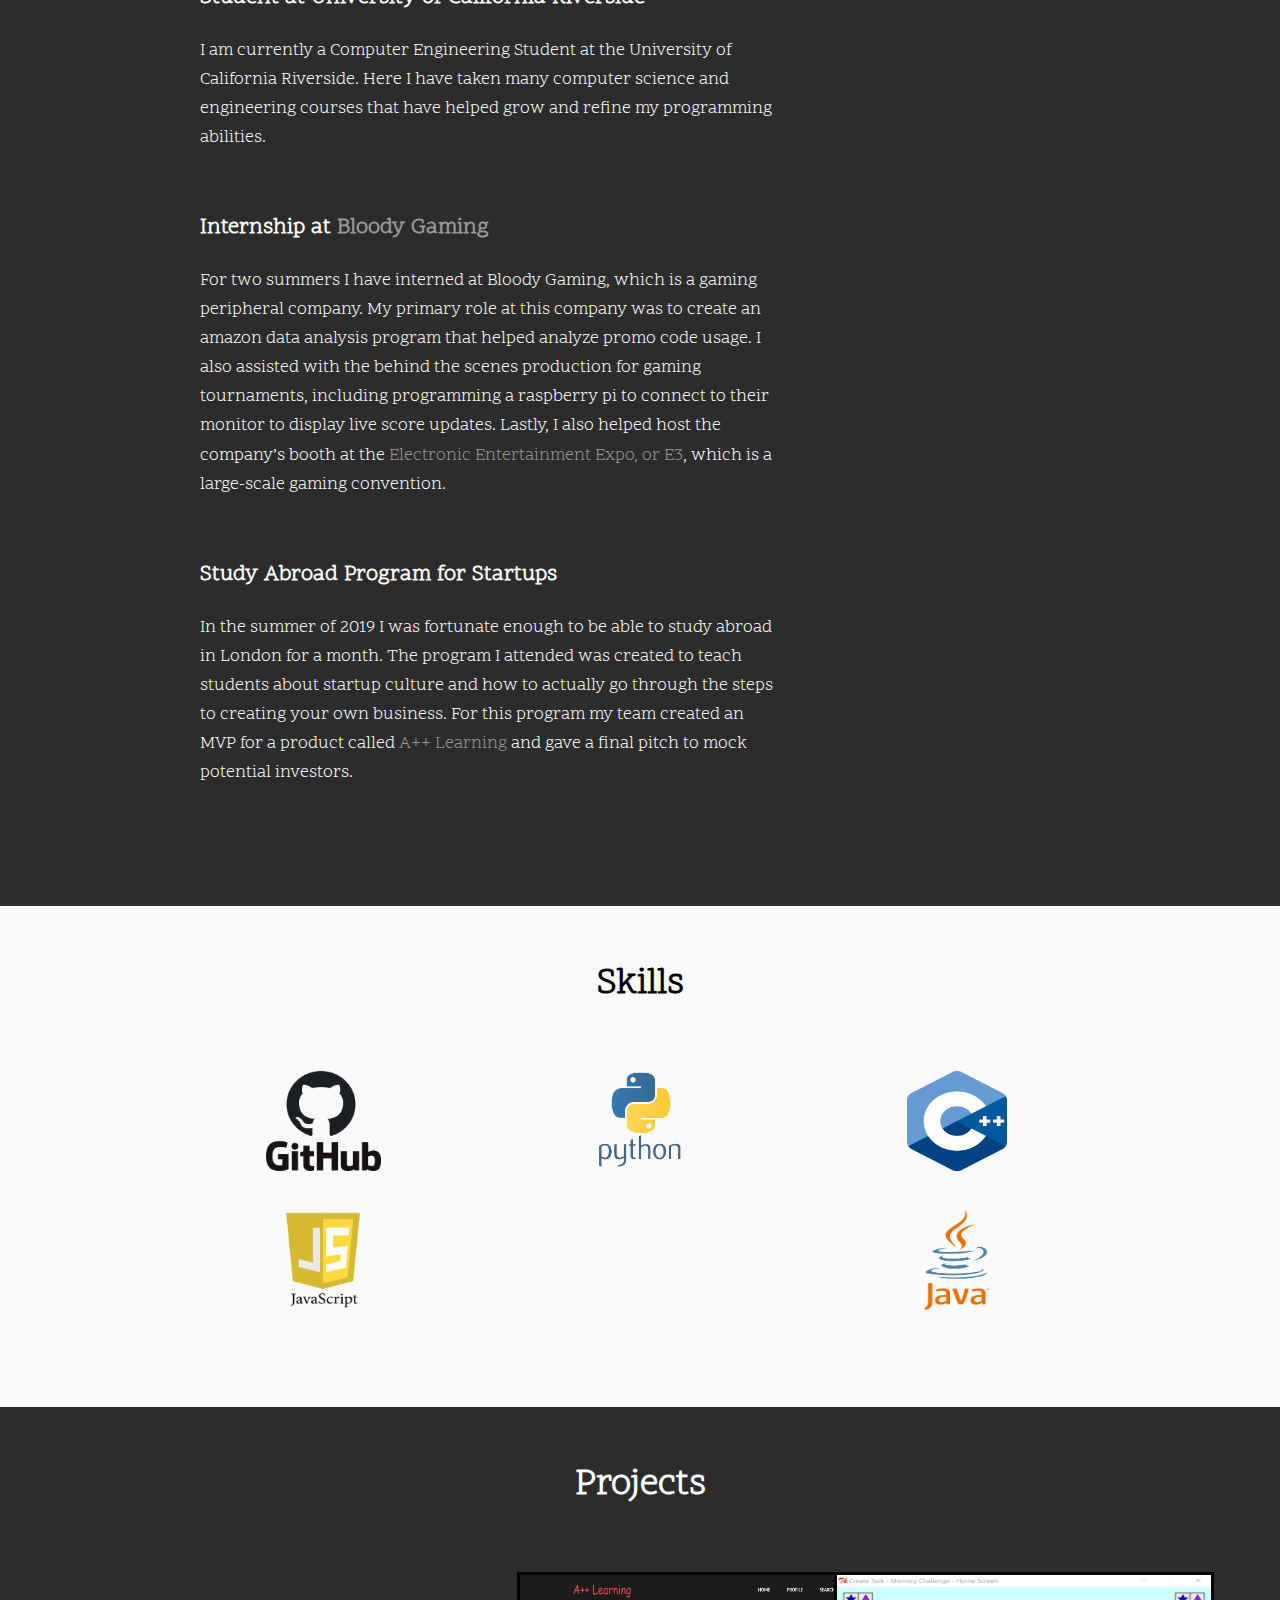
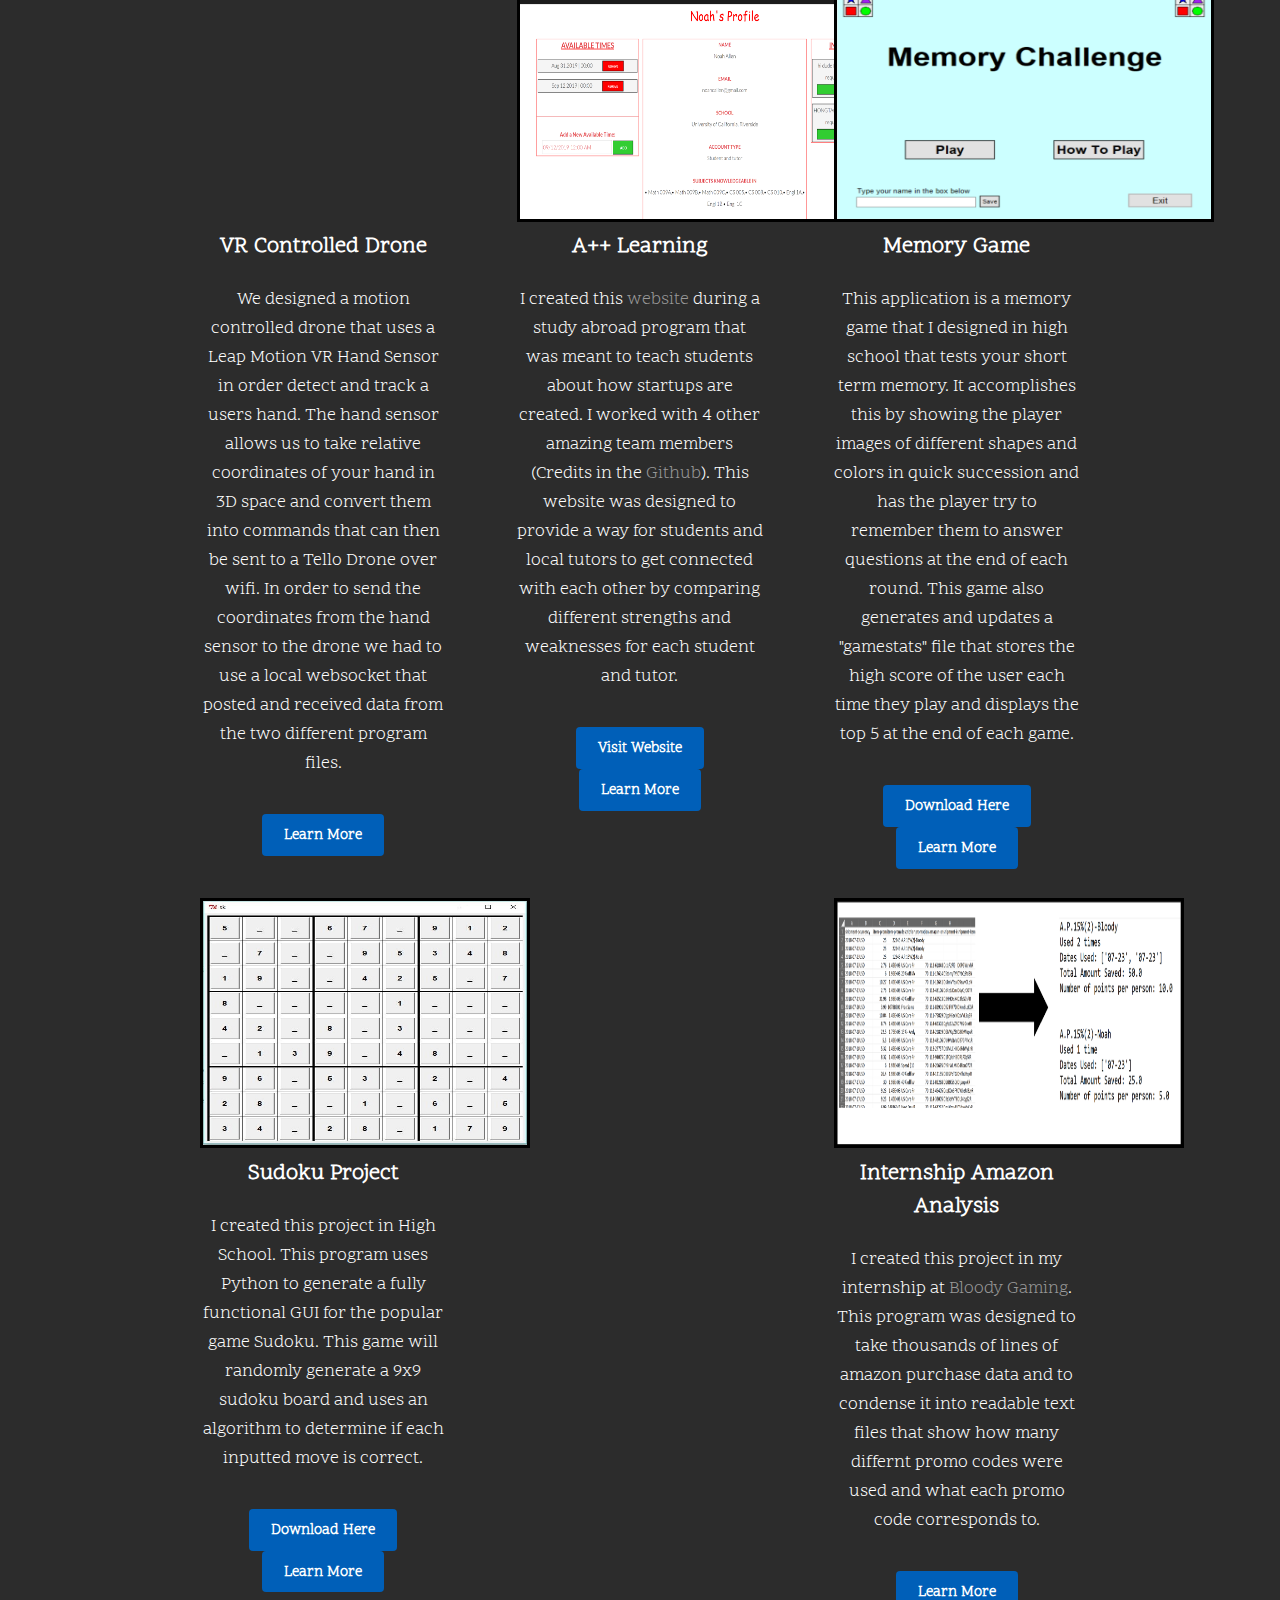
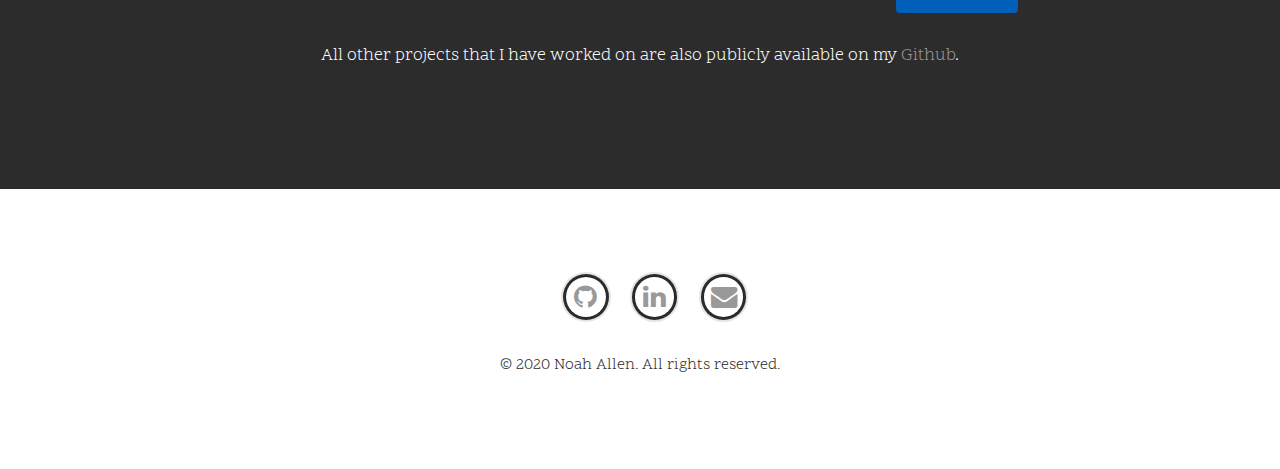
==== commit 6e399cc1: "Got rid of the percentage bars for skills" ====
--- a/public/index.html
+++ b/public/index.html
@@ -145,10 +145,10 @@
                                     <div>
                                         <img src="images/github1.png" width="115 px" height="100px"/>
                                     </div>
-                                    <div id="myProgressGithub">
+                                    <!-- <div id="myProgressGithub">
                                         <div id="myBarGithub"></div>
                                     </div>			
-                                    <h4>90%</h4>					
+                                    <h4>90%</h4>					 -->
                                 </div>
 
 
@@ -156,10 +156,10 @@
 									<div>
 										<img src="images/python.png" width="200px" height="100px"/>
                                     </div>
-                                    <div id="myProgressPython">
+                                    <!-- <div id="myProgressPython">
                                         <div id="myBarPython"></div>
                                     </div>
-                                    <h4>90%</h4>
+                                    <h4>90%</h4> -->
                                 </div>
 
 
@@ -167,10 +167,10 @@
 									<div>
 										<img src="images/c++.png" width="100px" height="100px"/>
                                     </div>
-                                    <div id="myProgressCpp">
+                                    <!-- <div id="myProgressCpp">
                                         <div id="myBarCpp"></div>
                                     </div>
-                                    <h4>80%</h4>
+                                    <h4>80%</h4> -->
                                 </div>
                                 
 
@@ -178,10 +178,10 @@
 									<div>
 										<img src="images/javascript.png" width="110px" height="100px"/>
 									</div>
-                                    <div id="myProgressJavascript">
+                                    <!-- <div id="myProgressJavascript">
                                         <div id="myBarJavascript"></div>
                                     </div>       
-                                    <h4>75%</h4>                         
+                                    <h4>75%</h4>                          -->
                                 </div>
 
 
@@ -189,10 +189,10 @@
 									<div>
 										<img src="images/java.png" width="65px" height="100px"/>
                                     </div>
-                                    <div id="myProgressJava">
+                                    <!-- <div id="myProgressJava">
                                         <div id="myBarJava"></div>
                                     </div>         
-                                    <h4>65%</h4>                     
+                                    <h4>65%</h4>                      -->
                                 </div>
 							</div>
 						</div>
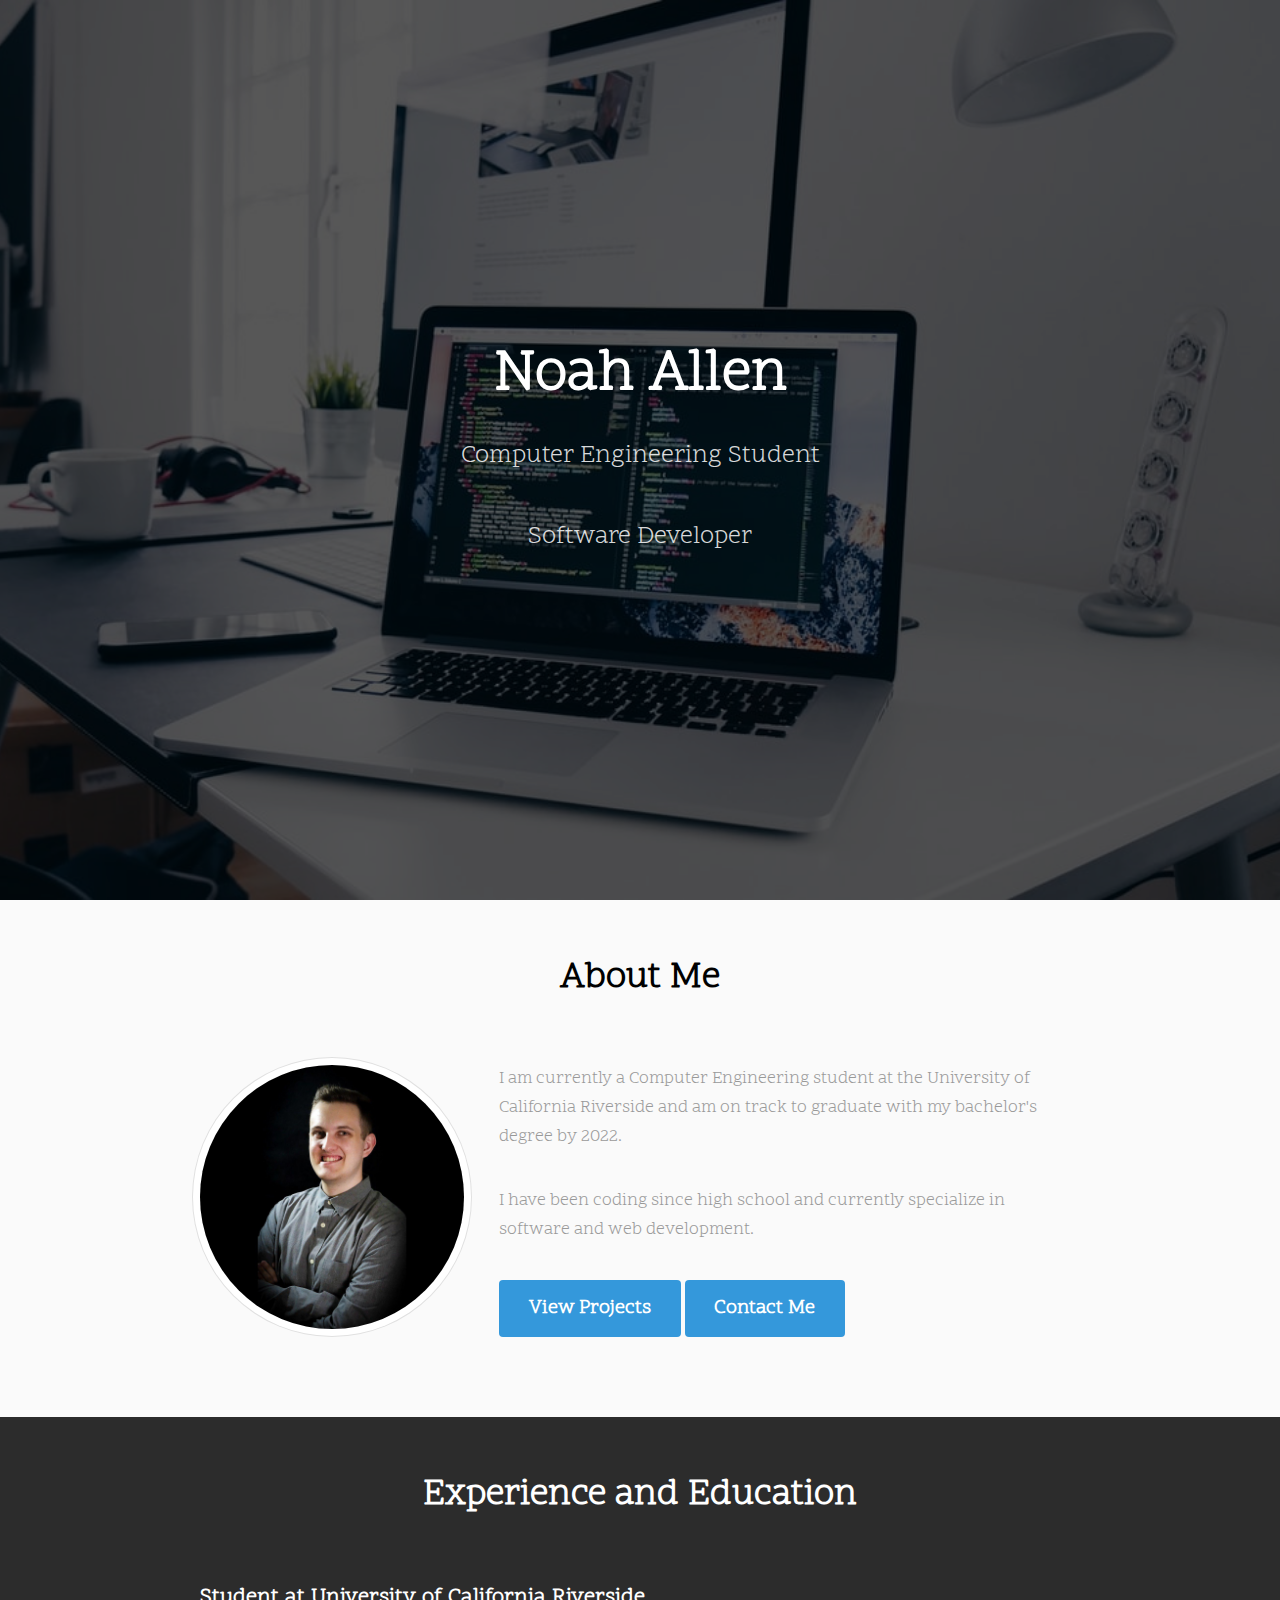
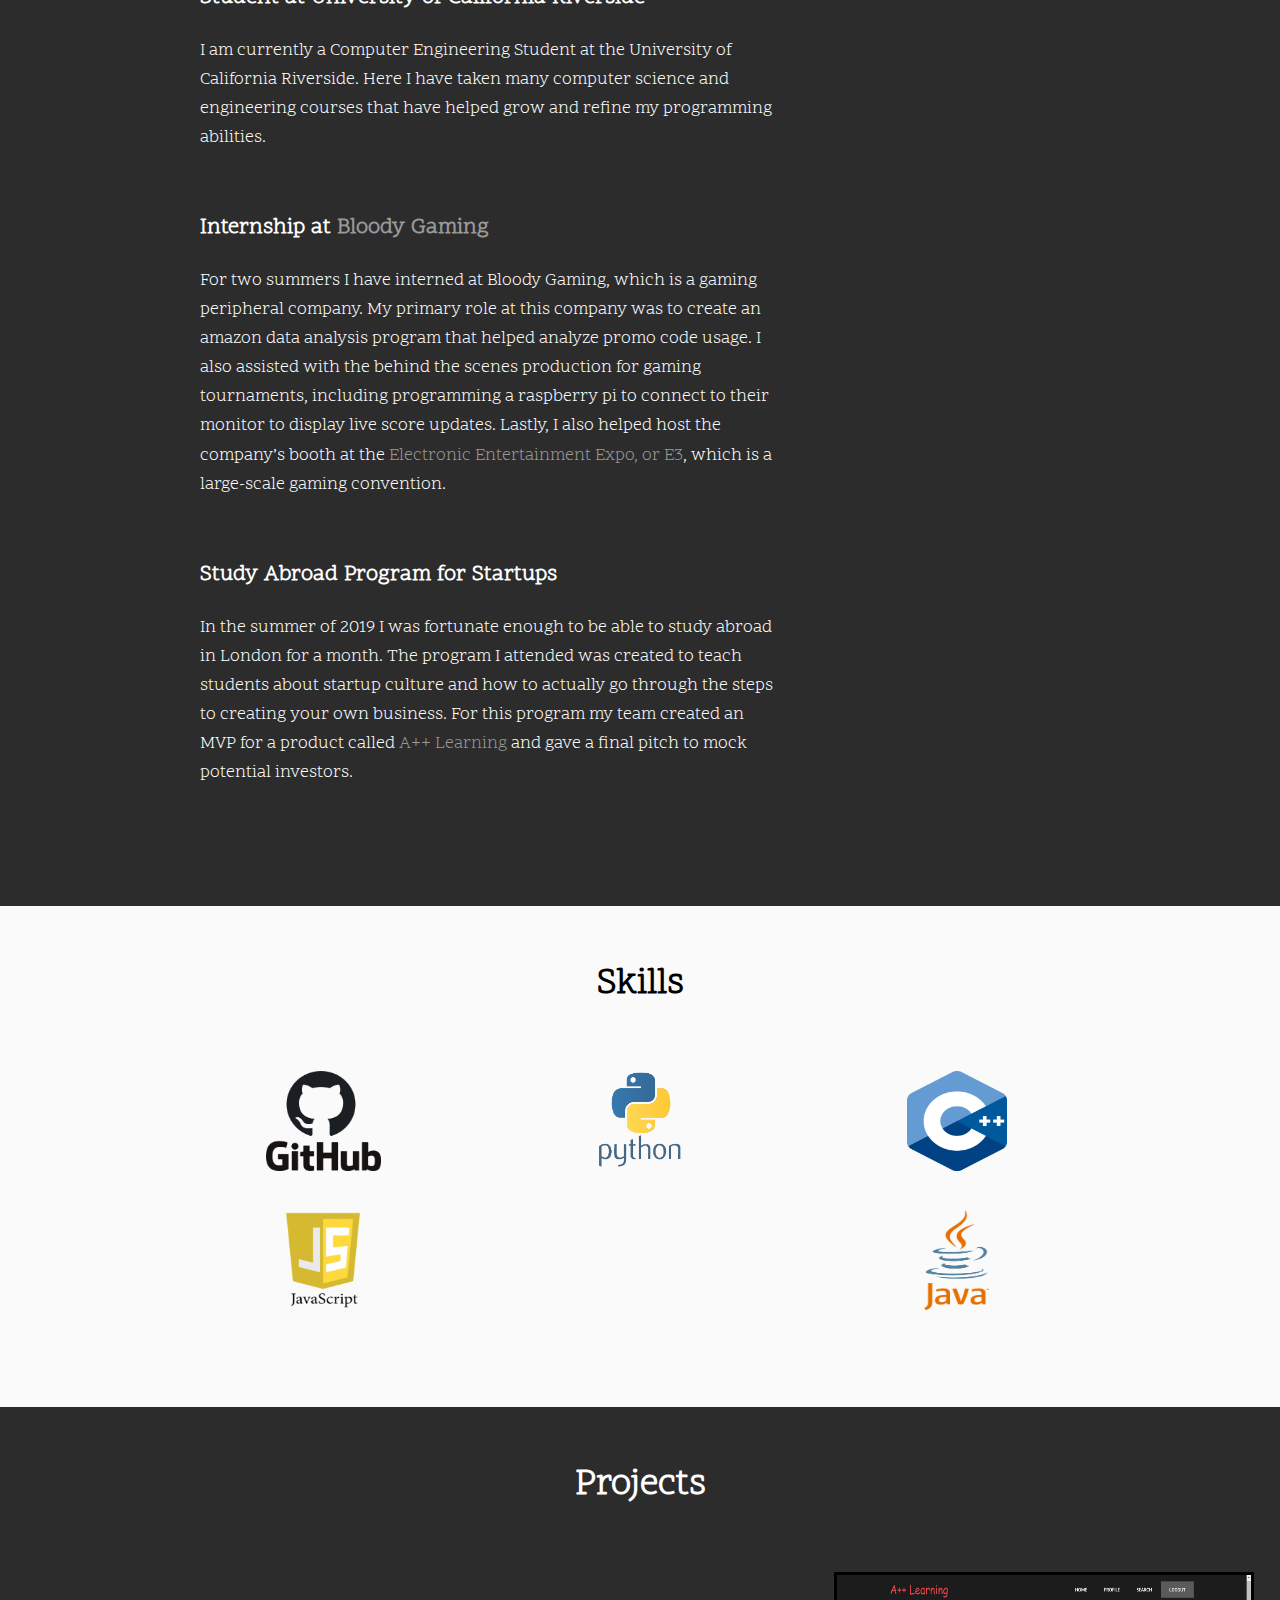
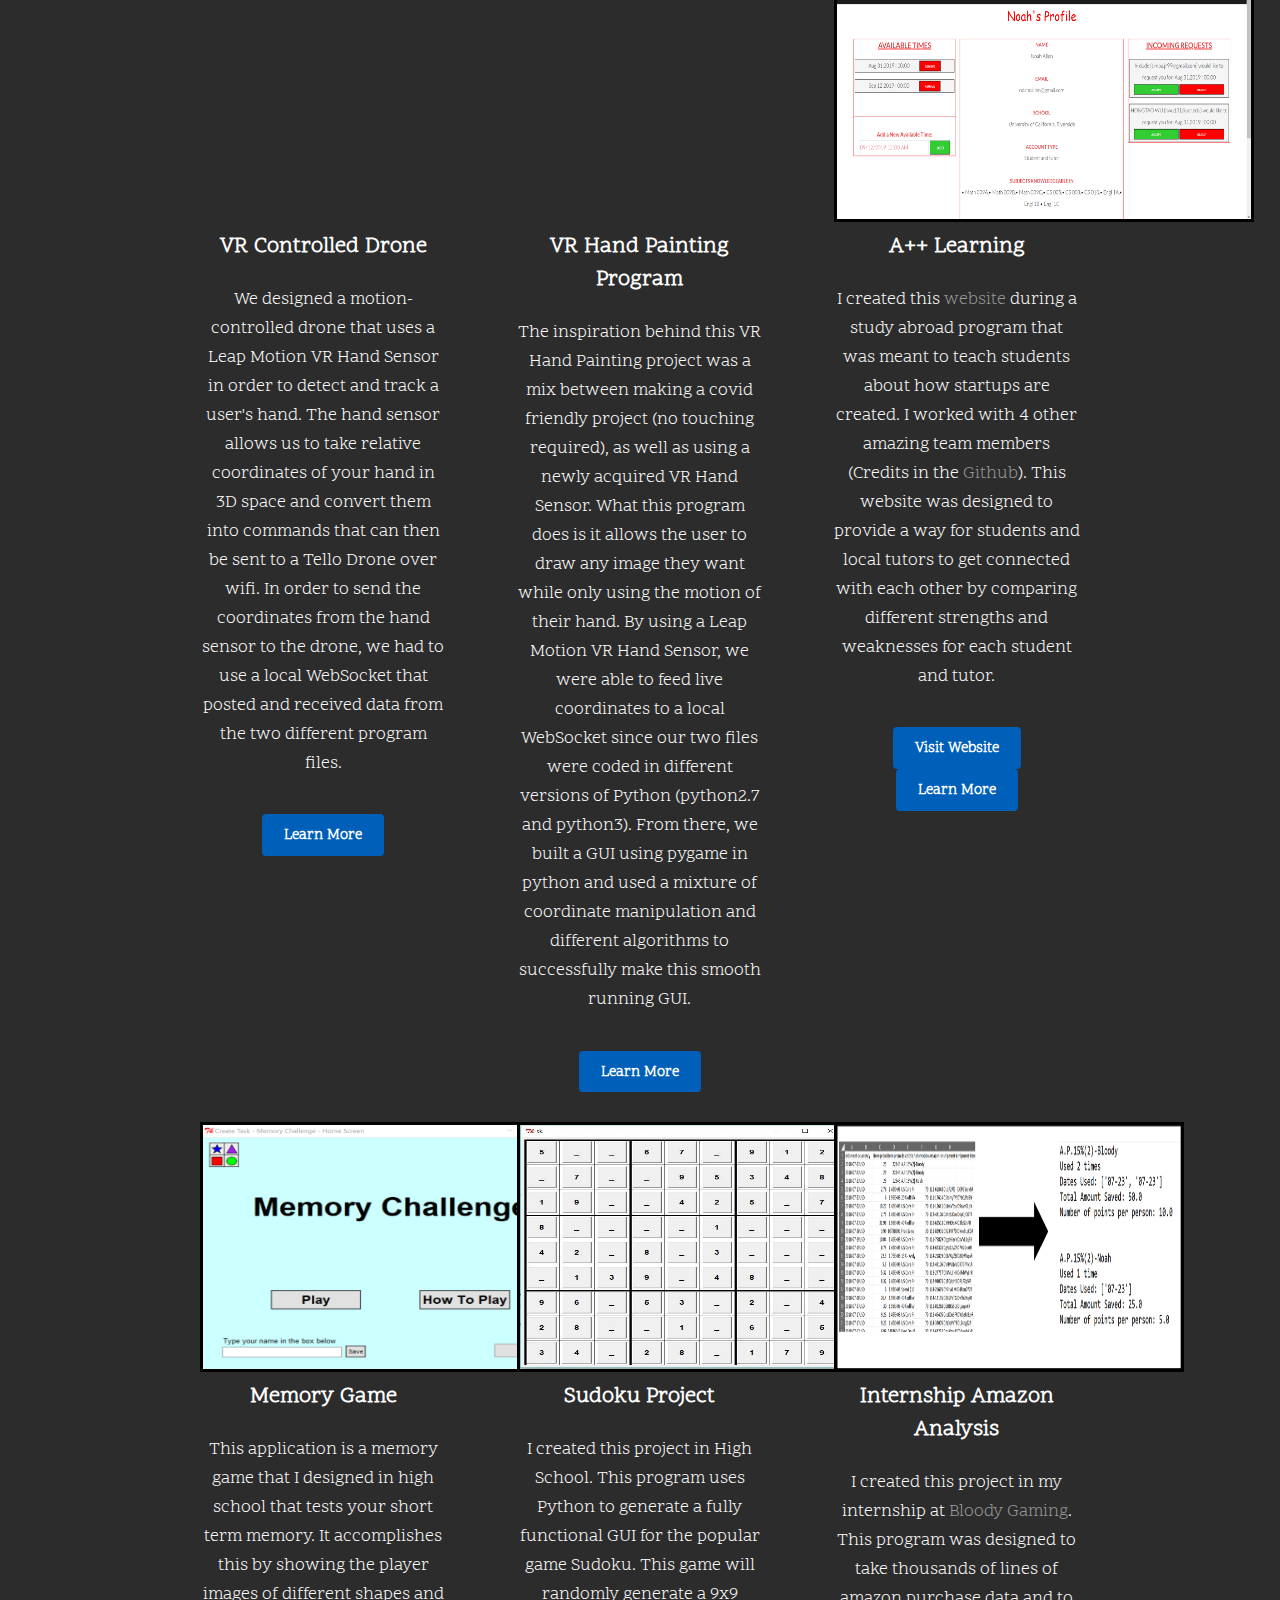
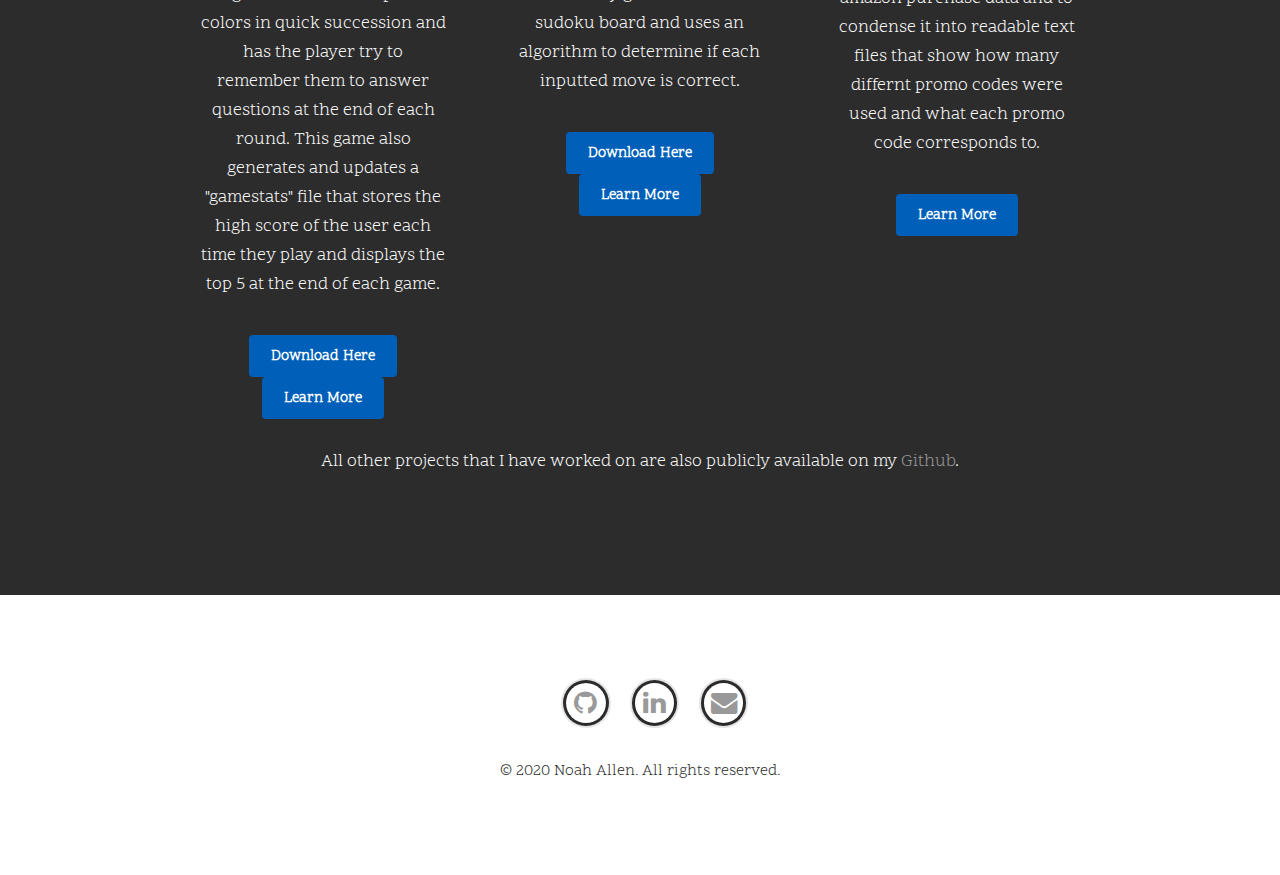
==== commit 9dee6cdd: "Added cutiehack project" ====
--- a/public/index.html
+++ b/public/index.html
@@ -213,13 +213,29 @@
 									</div>
 									<h4>VR Controlled Drone</h4>
 									<p>
-										We designed a motion controlled drone that uses a Leap Motion VR Hand Sensor in order detect and 
-										track a users hand. The hand sensor allows us to take relative coordinates of your hand in 3D space
-										and convert them into commands that can then be sent to a Tello Drone over wifi. In order to send 
-										the coordinates from the hand sensor to the drone we had to use a local websocket that posted and 
-										received data from the two different program files.
+										We designed a motion-controlled drone that uses a Leap Motion VR Hand Sensor in order to detect and track a user's hand. 
+										The hand sensor allows us to take relative coordinates of your hand in 3D space and convert them into commands that can 
+										then be sent to a Tello Drone over wifi. In order to send the coordinates from the hand sensor to the drone, we had to 
+										use a local WebSocket that posted and received data from the two different program files.
 									</p>
 									<a href="https://github.com/noahallen/VR-Controlled-Drone" class="button" target="_blank">Learn More</a>
+								</div>
+
+								<!-----VR Hand Painting Program----->
+								<div class="col align-center">
+									<div> 
+										<iframe width="420" height="250" src="https://www.youtube.com/embed/pwwxRTZSINU" frameborder="0" allow="accelerometer; autoplay; encrypted-media; gyroscope" allowfullscreen></iframe>
+									</div>
+									<h4>VR Hand Painting Program</h4>
+									<p>
+									The inspiration behind this VR Hand Painting project was a mix between making a covid friendly project (no touching required), 
+									as well as using a newly acquired VR Hand Sensor. What this program does is it allows the user to draw any image they want 
+									while only using the motion of their hand. By using a Leap Motion VR Hand Sensor, we were able to feed live coordinates 
+									to a local WebSocket since our two files were coded in different versions of Python (python2.7 and python3). From there,
+									we built a GUI using pygame in python and used a mixture of coordinate manipulation and different algorithms to successfully 
+									make this smooth running GUI.
+									</p>
+									<a href="https://github.com/noahallen/VR-Drawing-Cutiehack" class="button" target="_blank">Learn More</a>
 								</div>
 
 								<!-----A++ Learning----->
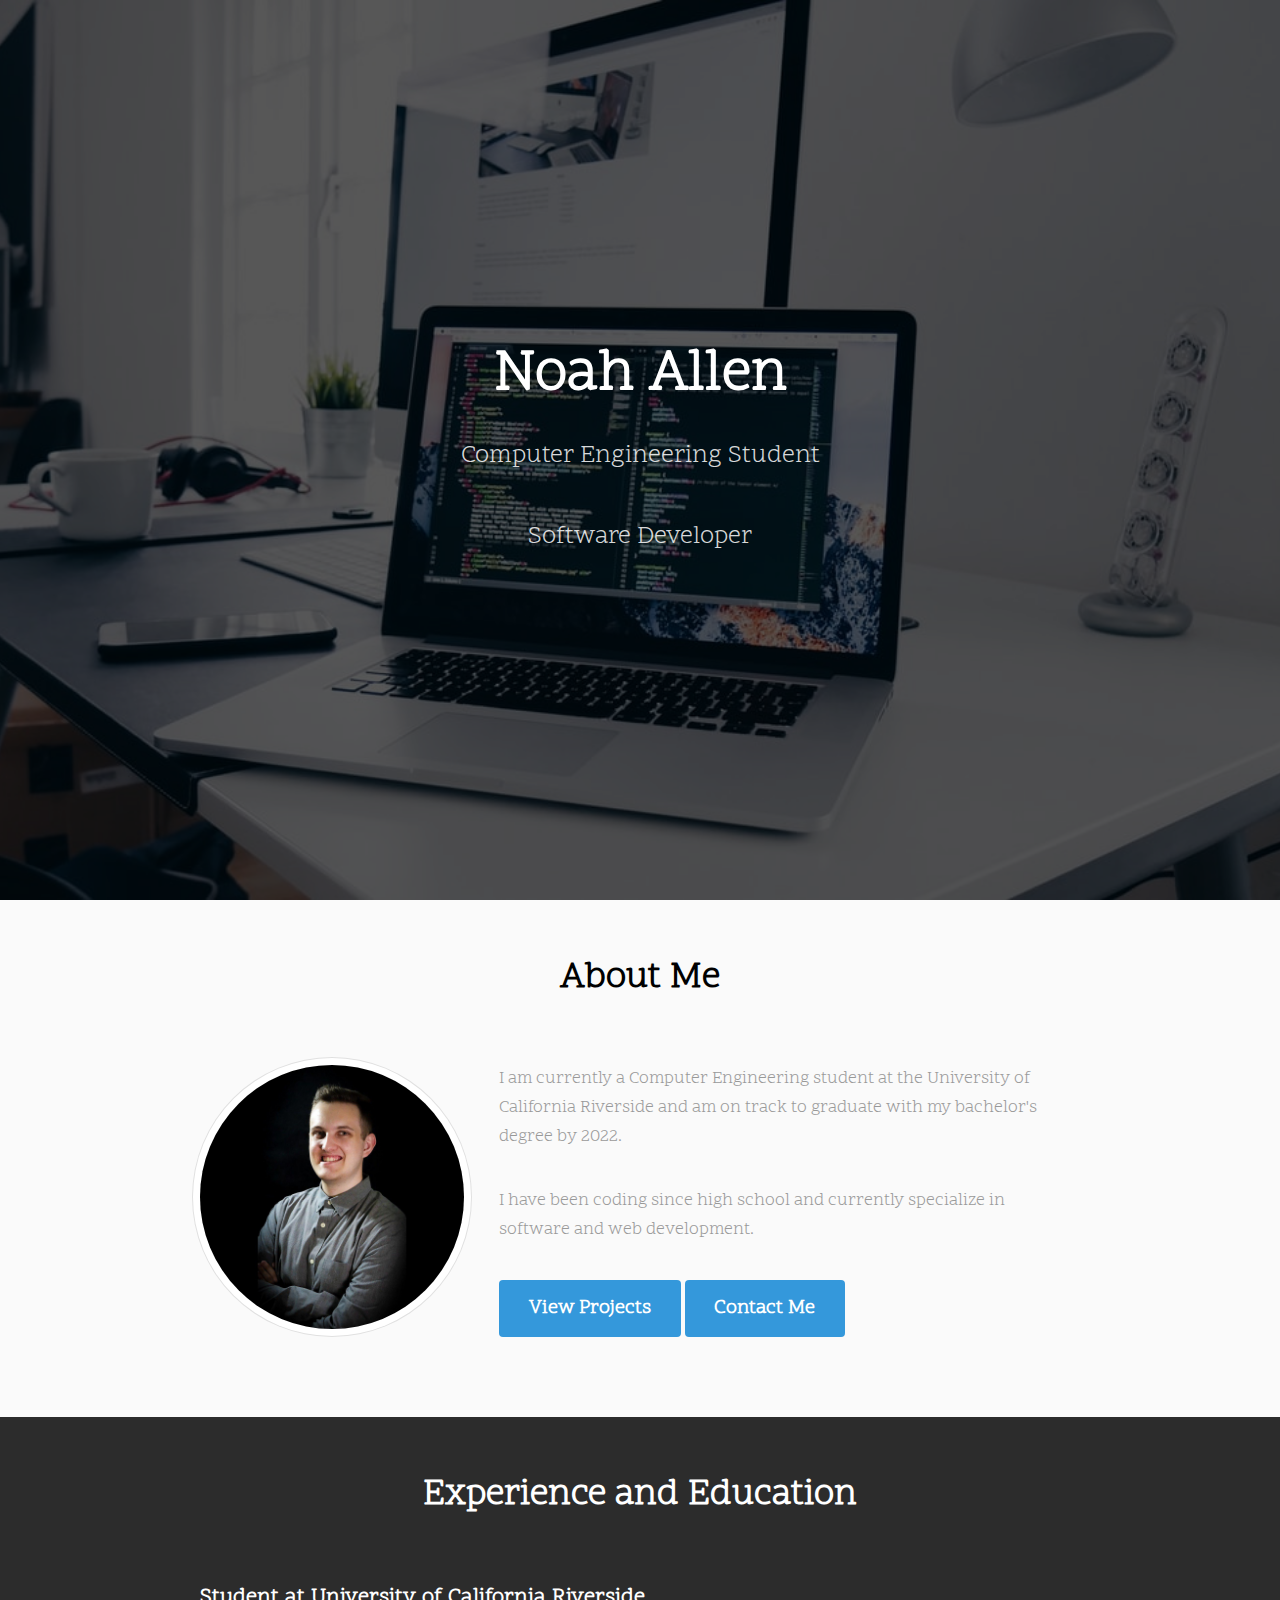
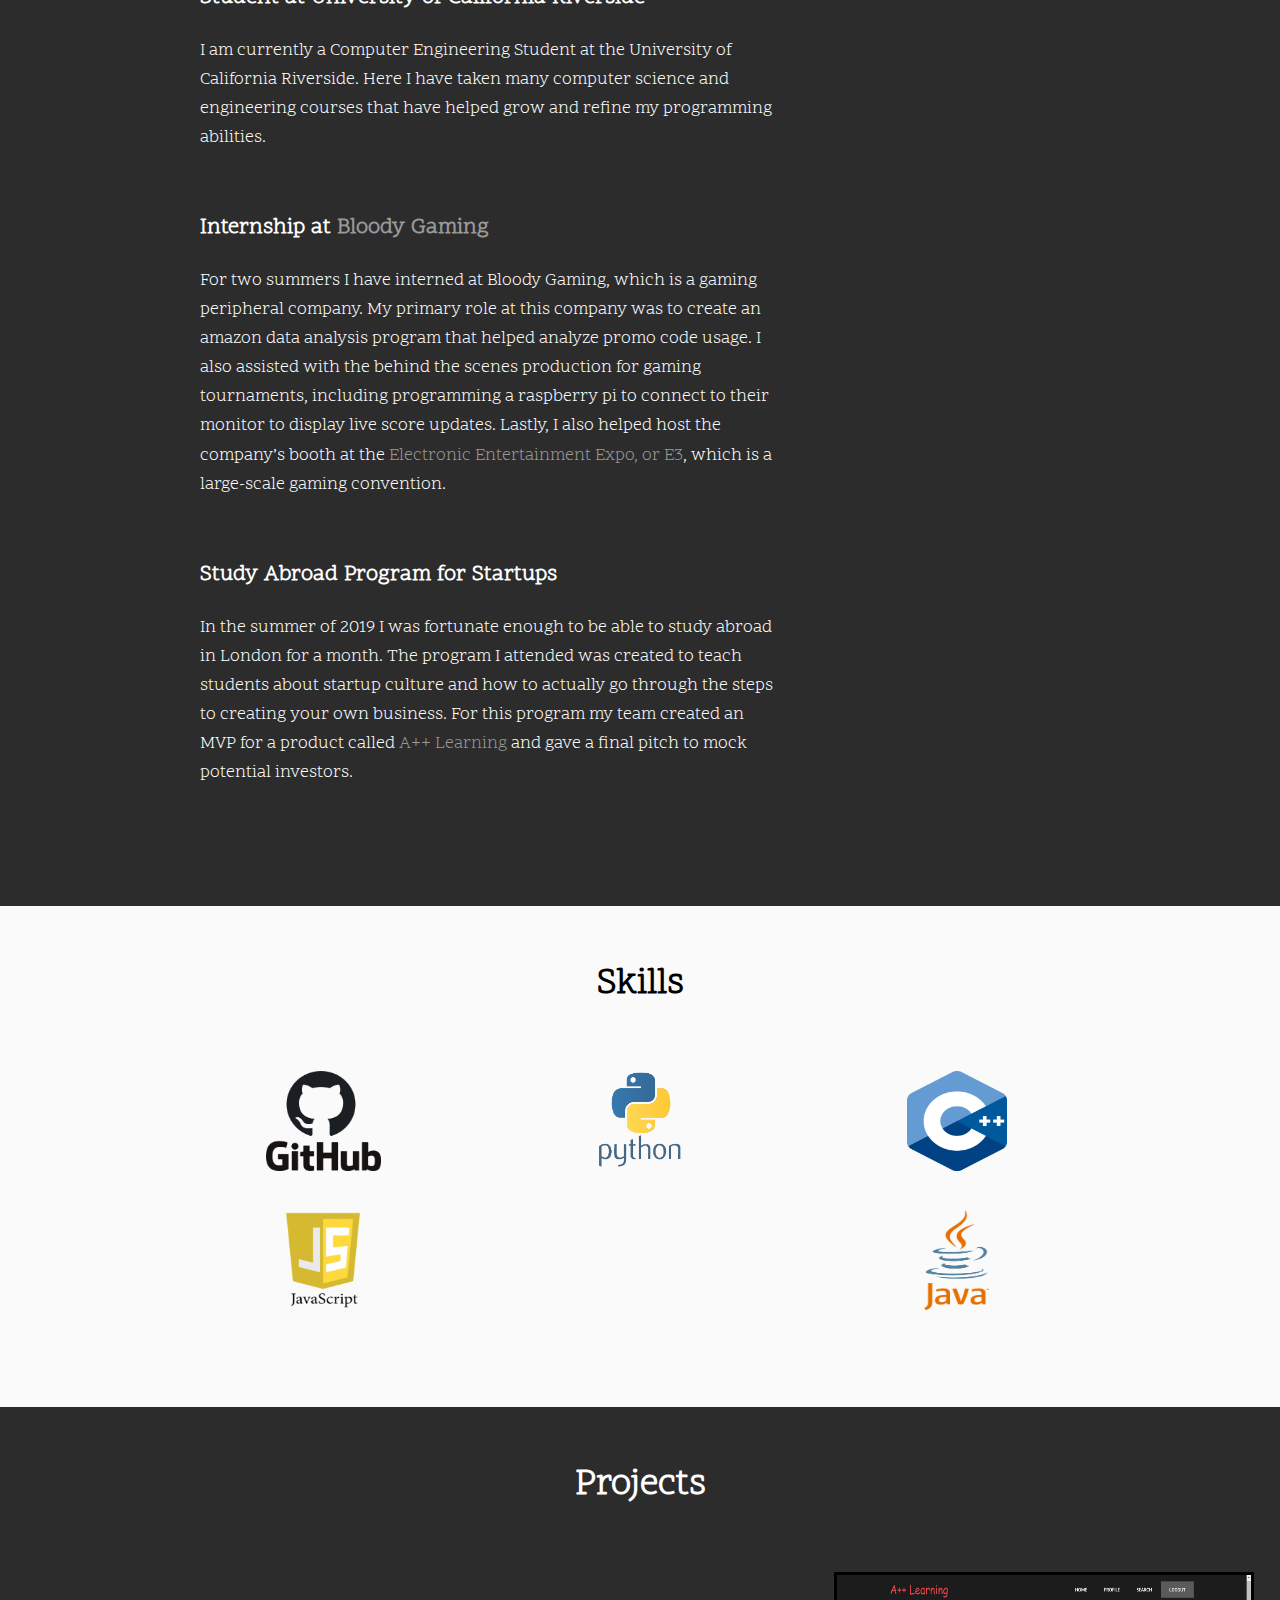
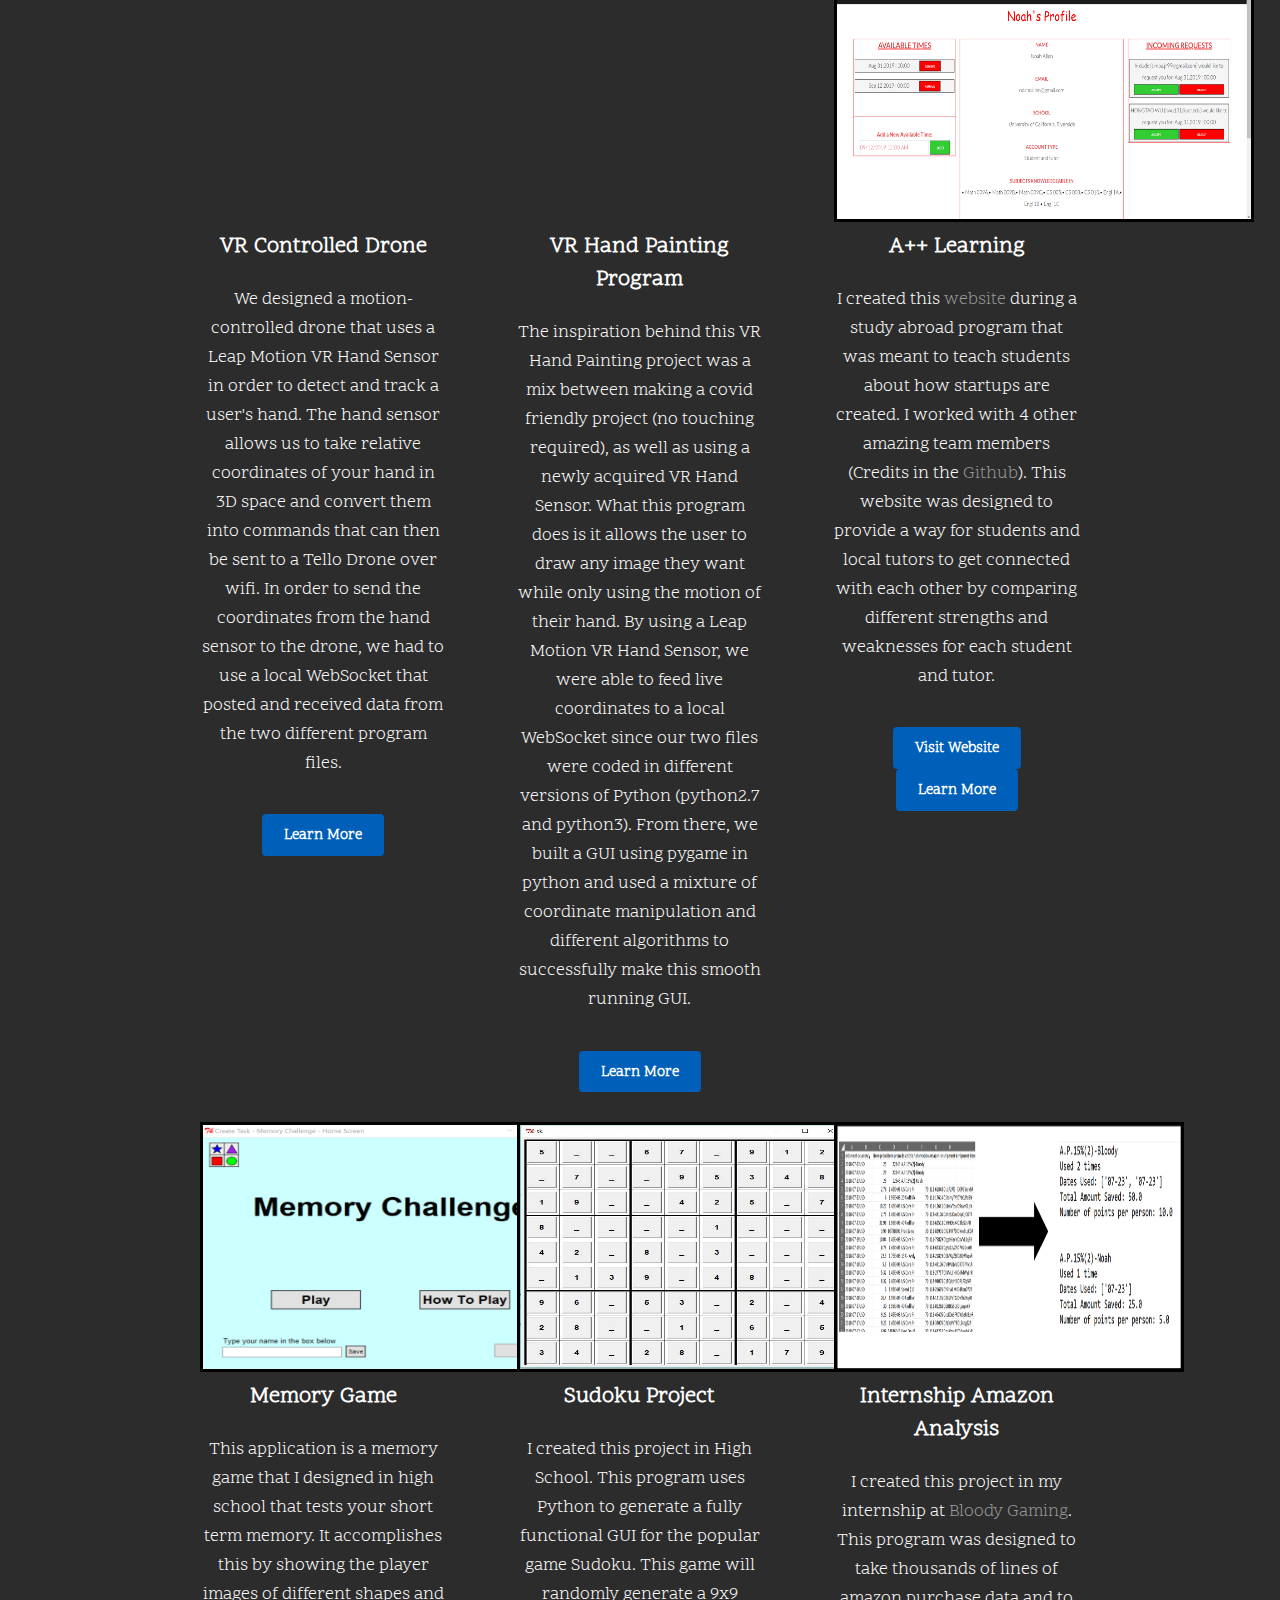
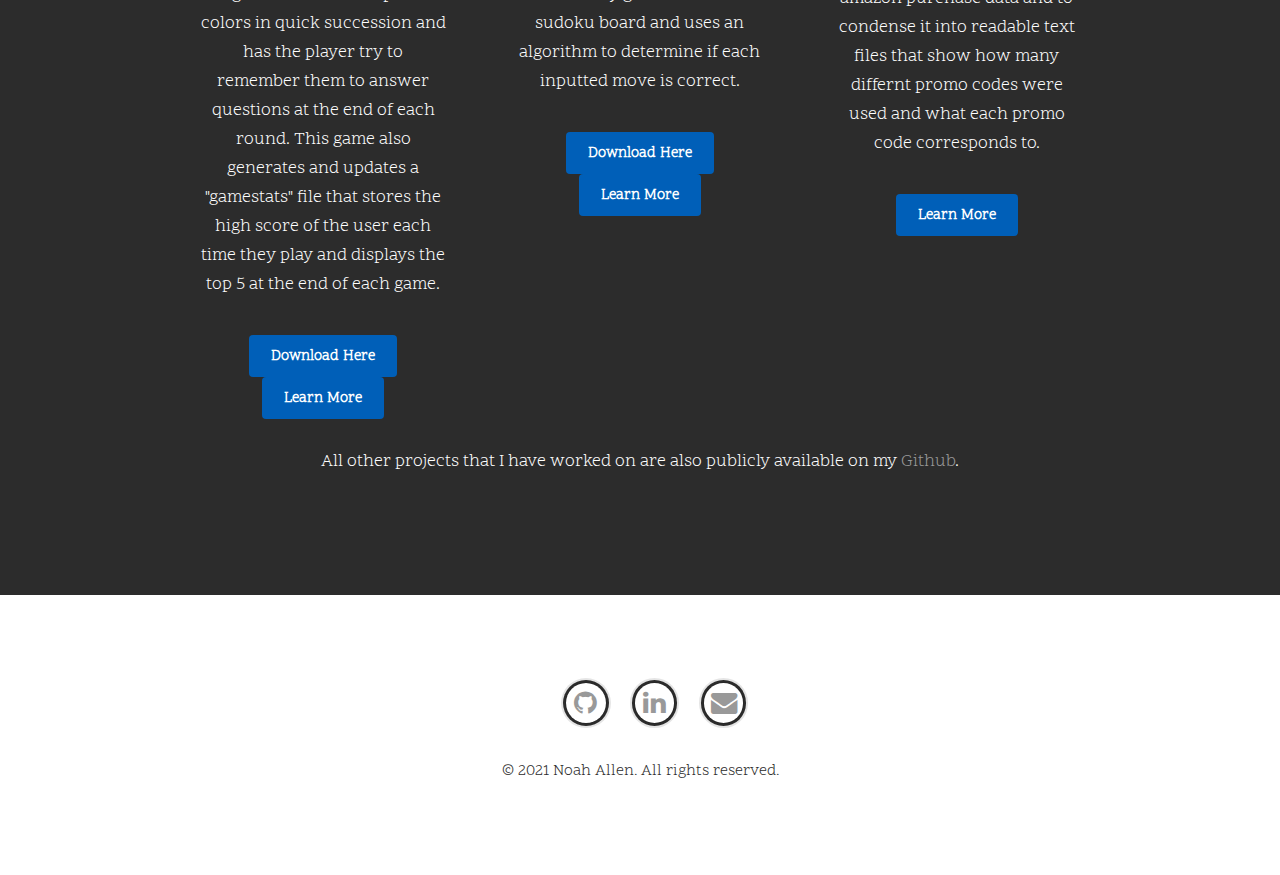
==== commit 383fe558: "Fixed date" ====
--- a/public/index.html
+++ b/public/index.html
@@ -341,7 +341,7 @@
 						<li><a href="mailto:noahcallen@hotmail.com" class="icon fa-envelope" target="_blank"><span class="label">Email</span></a></li>
 						
 					</ul>
-					<p>&copy; 2020 Noah Allen. All rights reserved.</p>
+					<p>&copy; 2021 Noah Allen. All rights reserved.</p>
 				</div>
 			</footer>
 
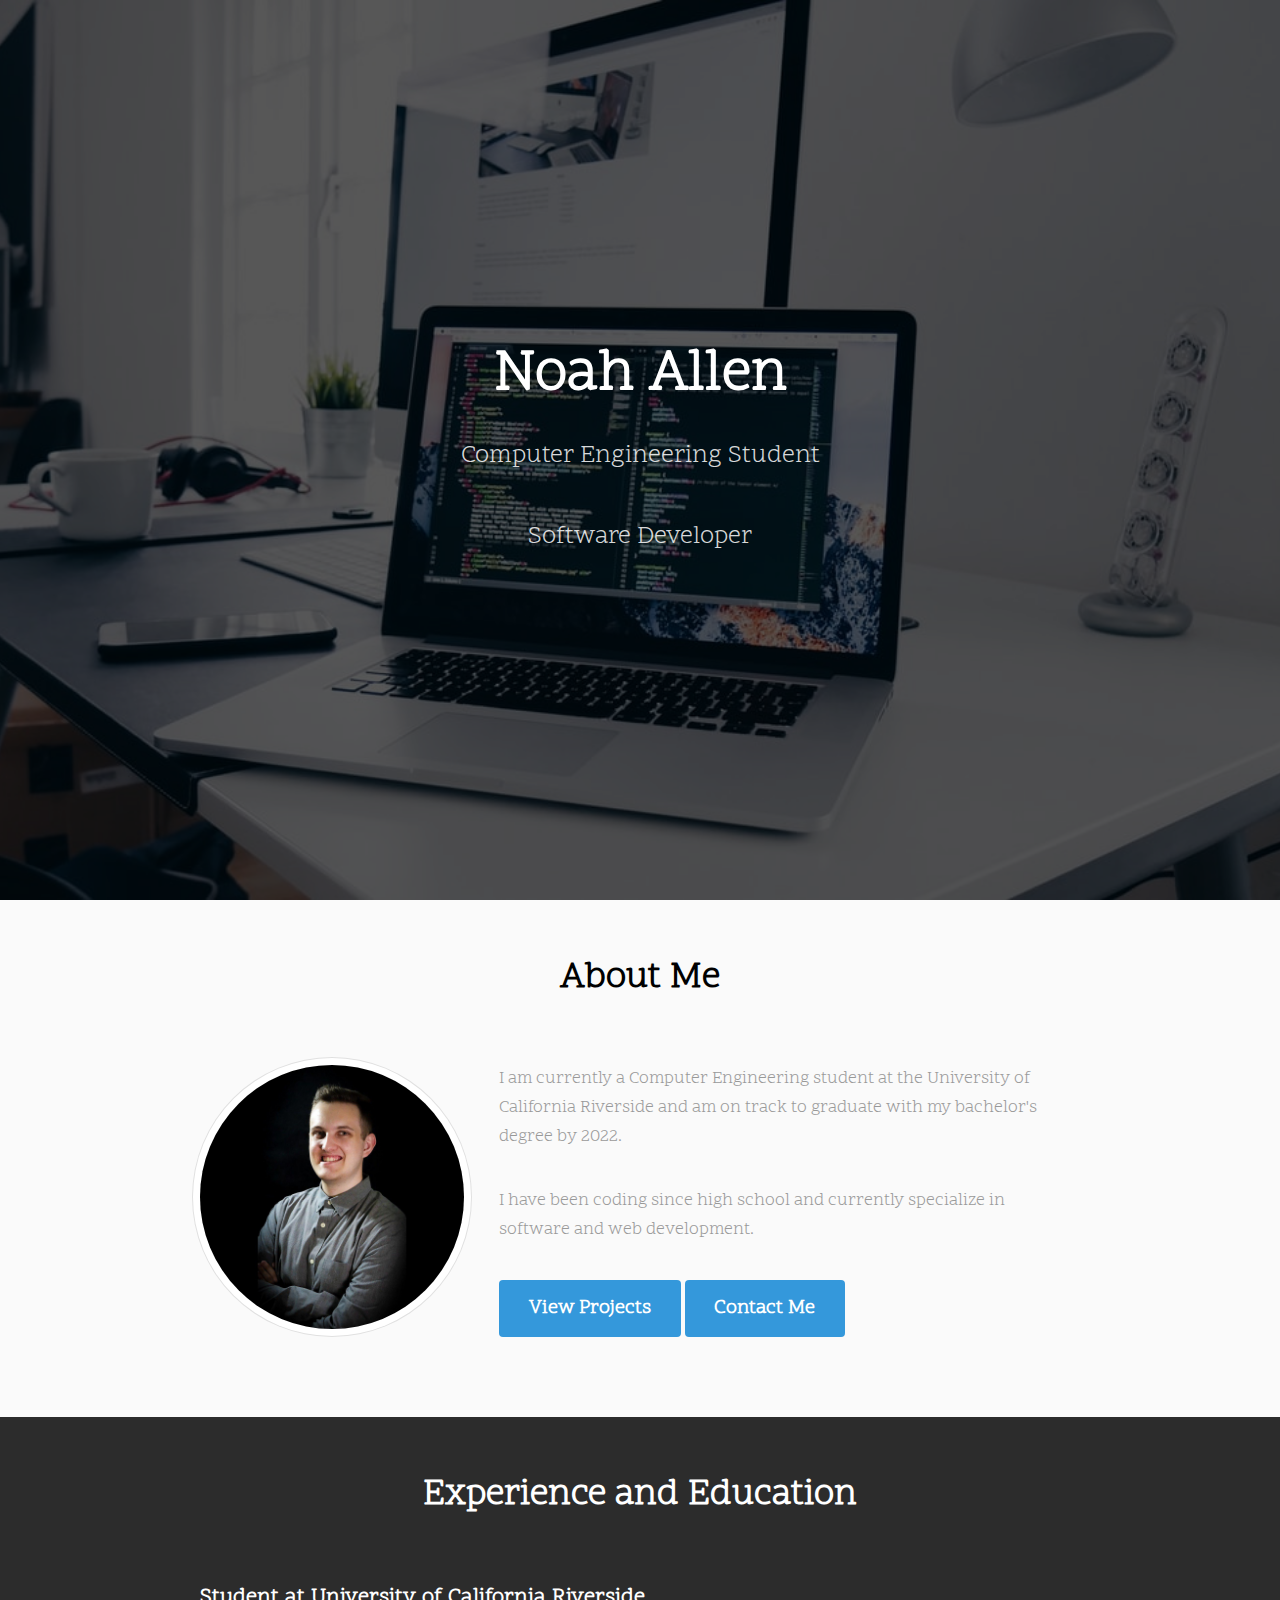
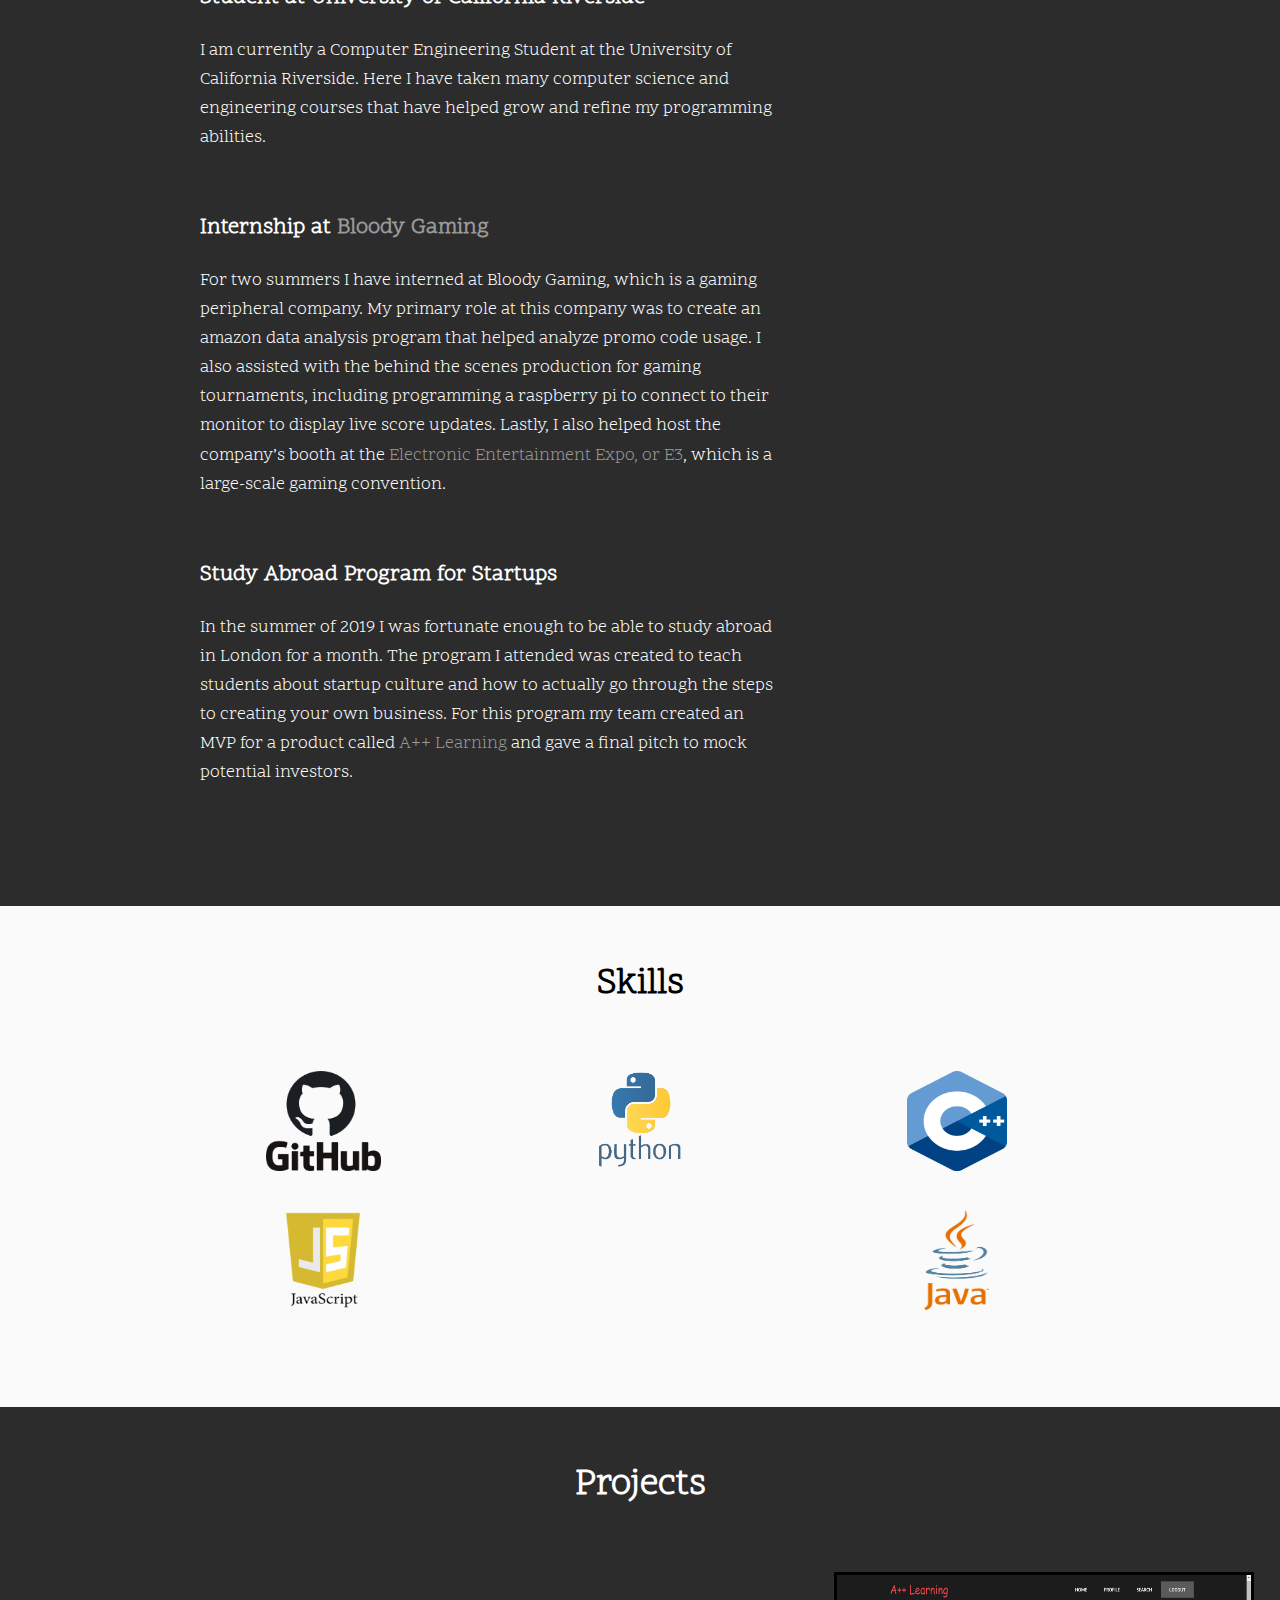
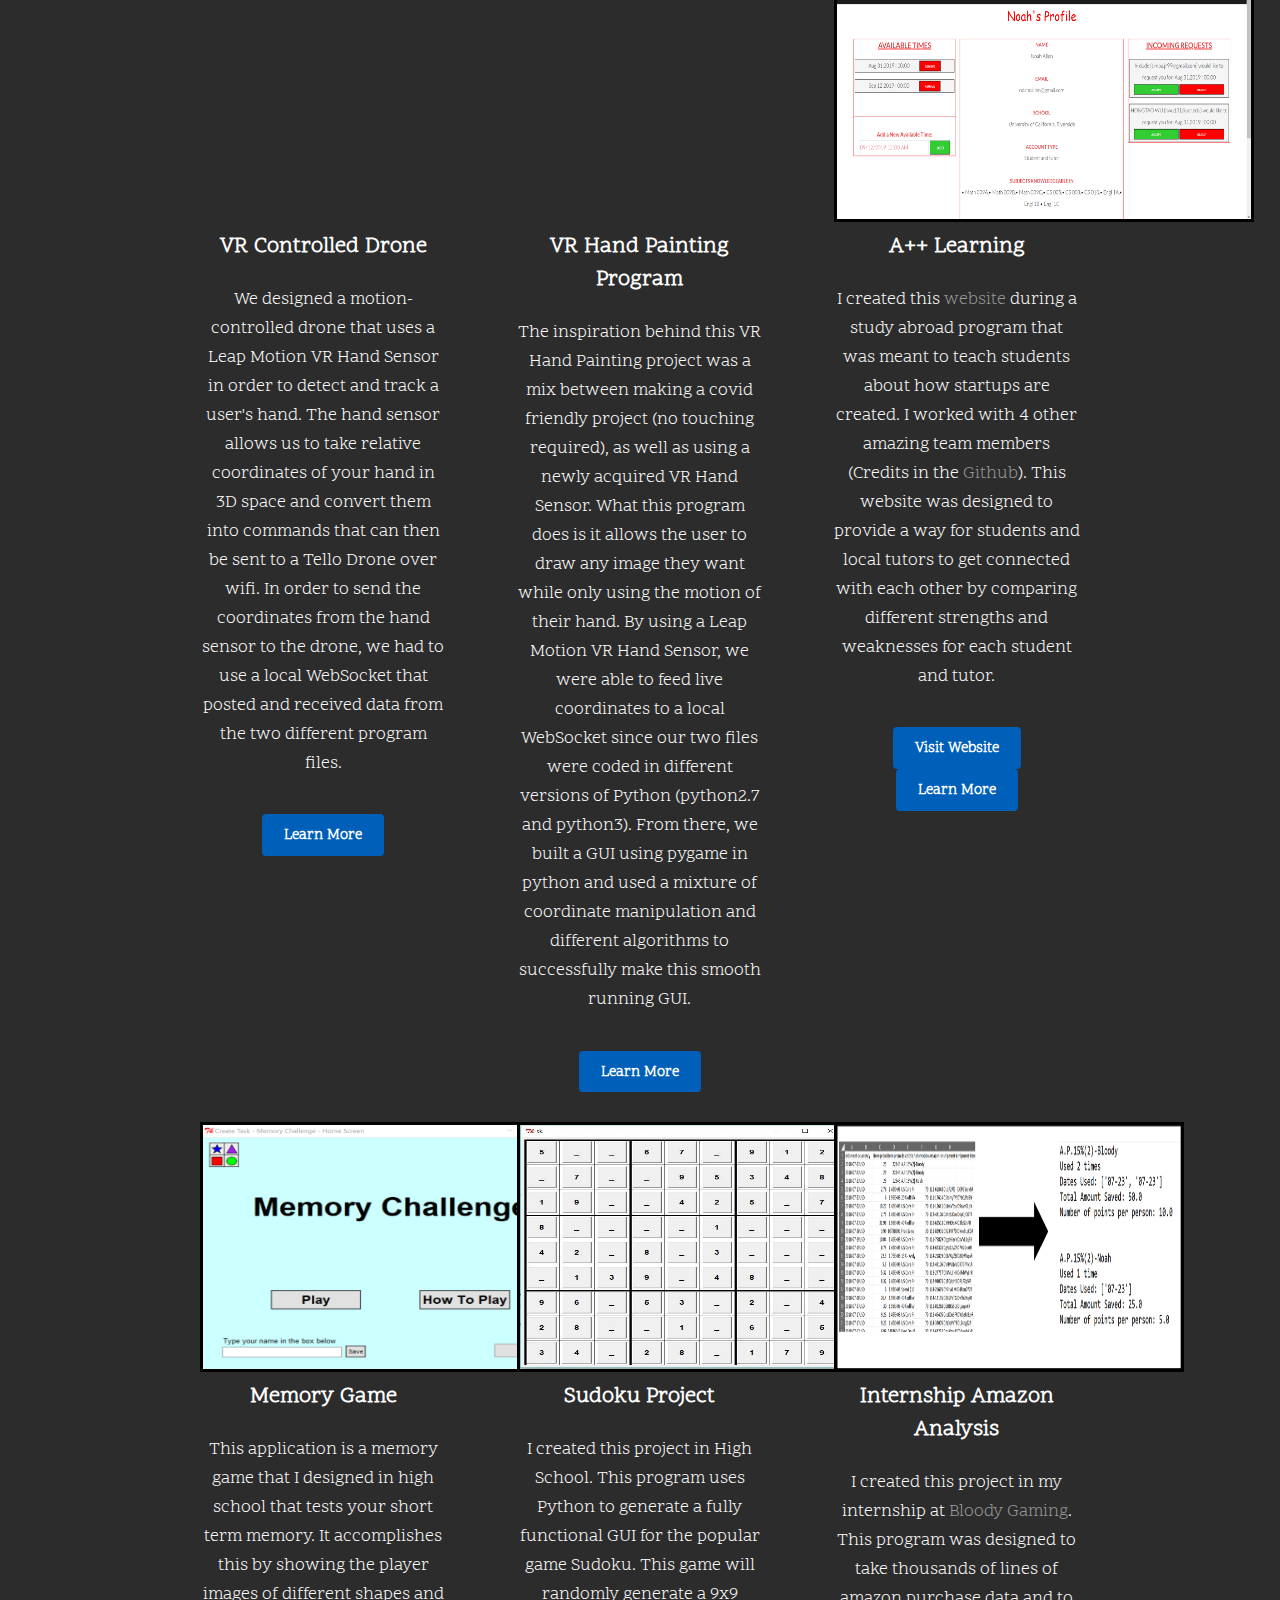
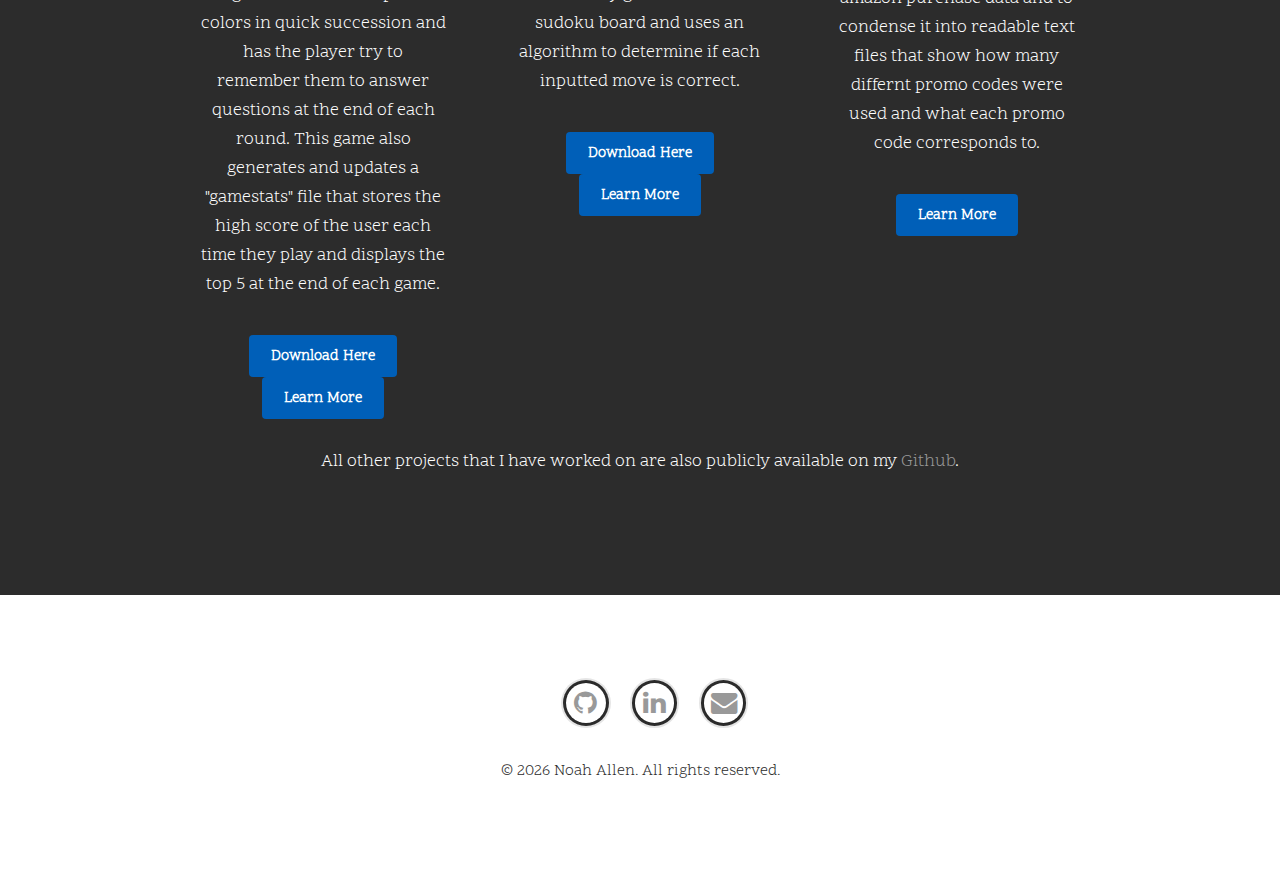
==== commit 0af8745a: "added dynamic date" ====
--- a/public/index.html
+++ b/public/index.html
@@ -339,9 +339,8 @@
 						<li><a href="https://github.com/noahallen" class="icon fa-github" target="_blank"><span class="label">Github</span></a></li>
 						<li><a href="https://www.linkedin.com/in/noahallen2424/" class="icon fa-linkedin" target="_blank"><span class="label">LinkedIn</span></a></li>
 						<li><a href="mailto:noahcallen@hotmail.com" class="icon fa-envelope" target="_blank"><span class="label">Email</span></a></li>
-						
 					</ul>
-					<p>&copy; 2021 Noah Allen. All rights reserved.</p>
+					<p>&copy; <script>document.write(new Date().getFullYear())</script> Noah Allen. All rights reserved.</p>
 				</div>
 			</footer>
 
